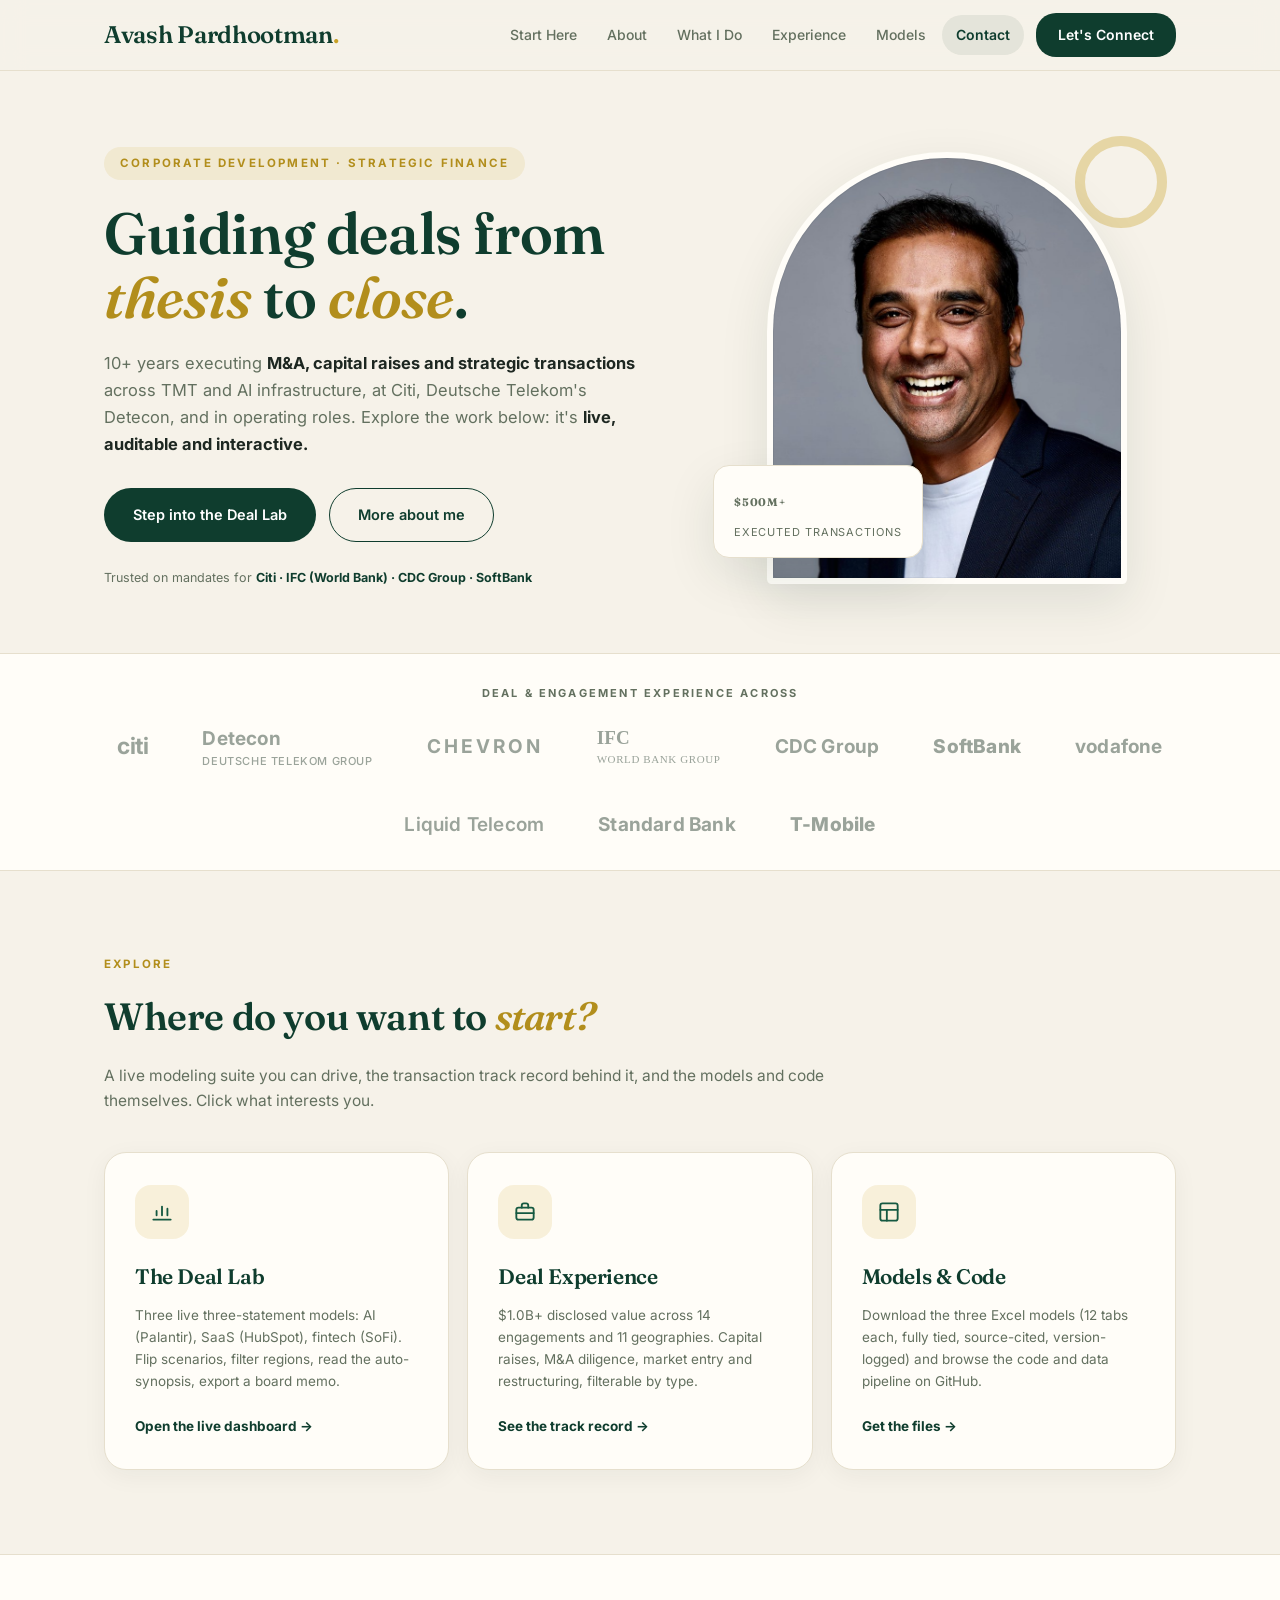
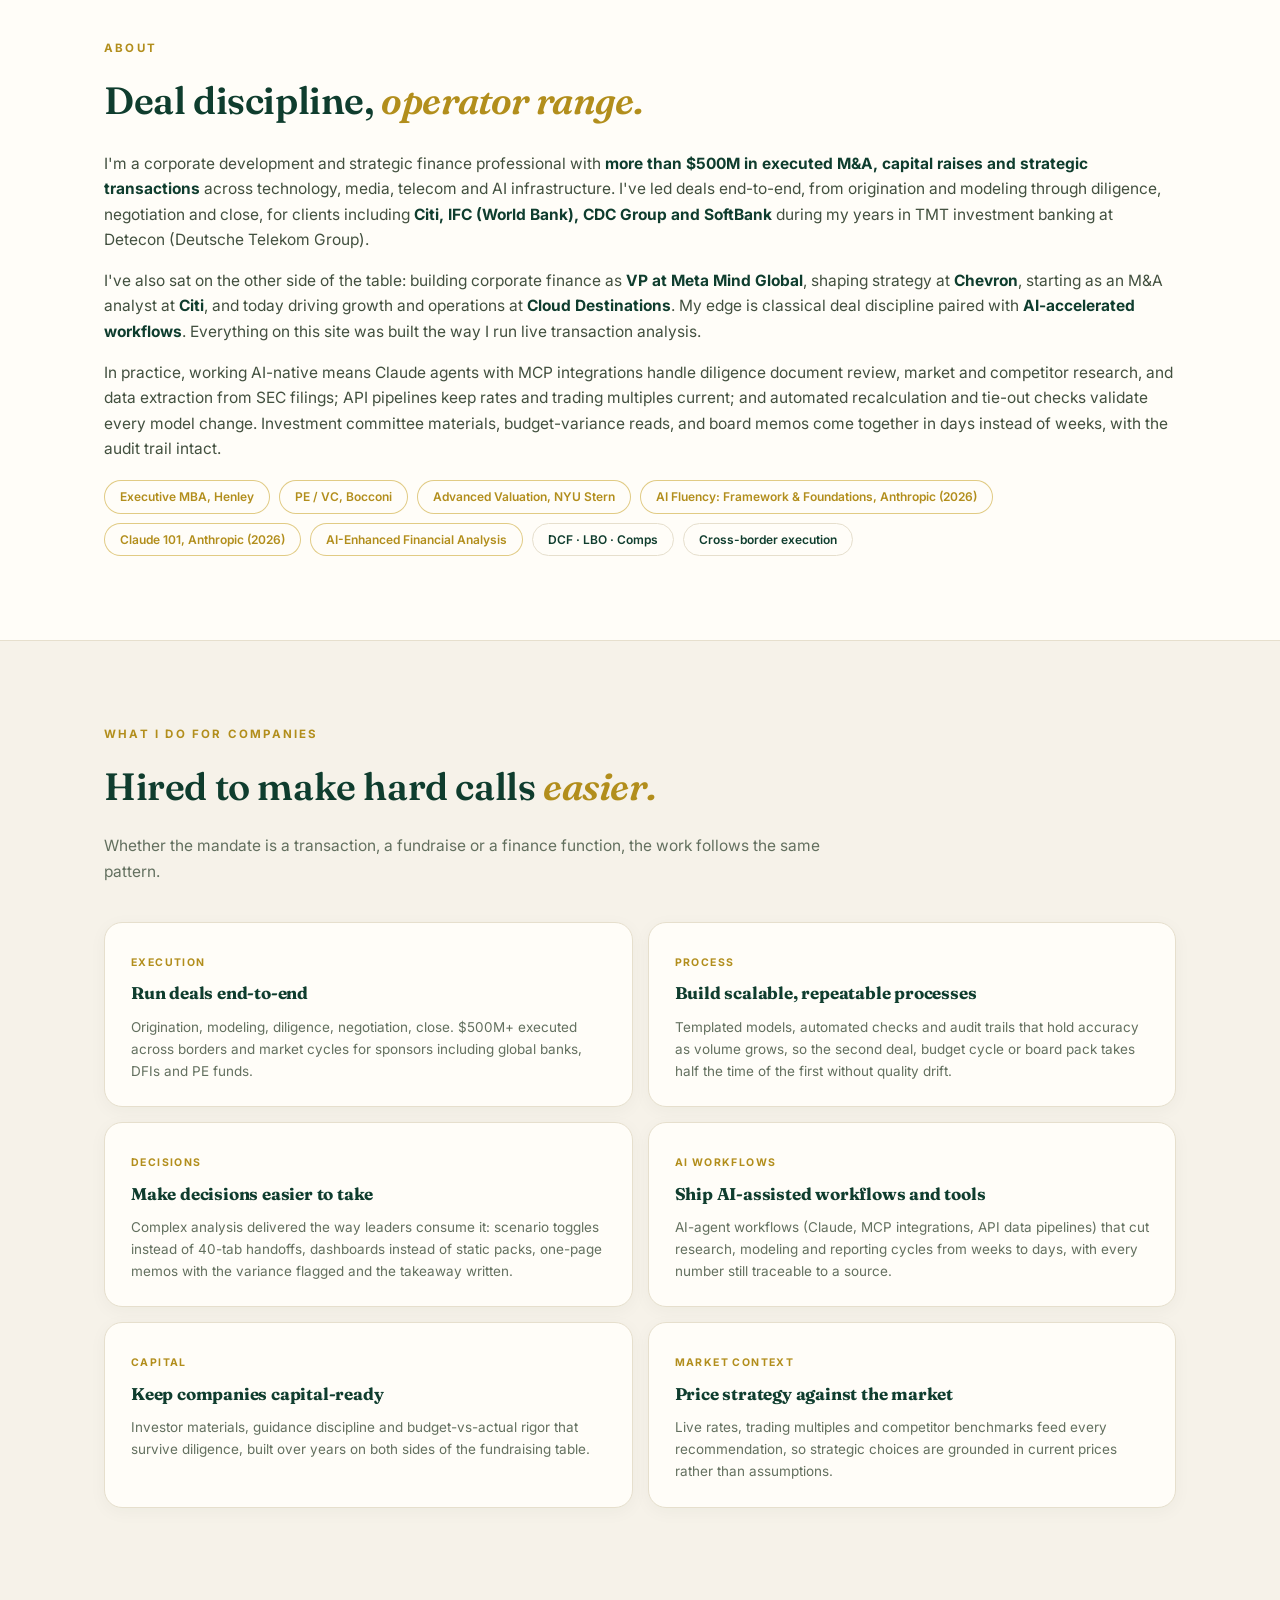
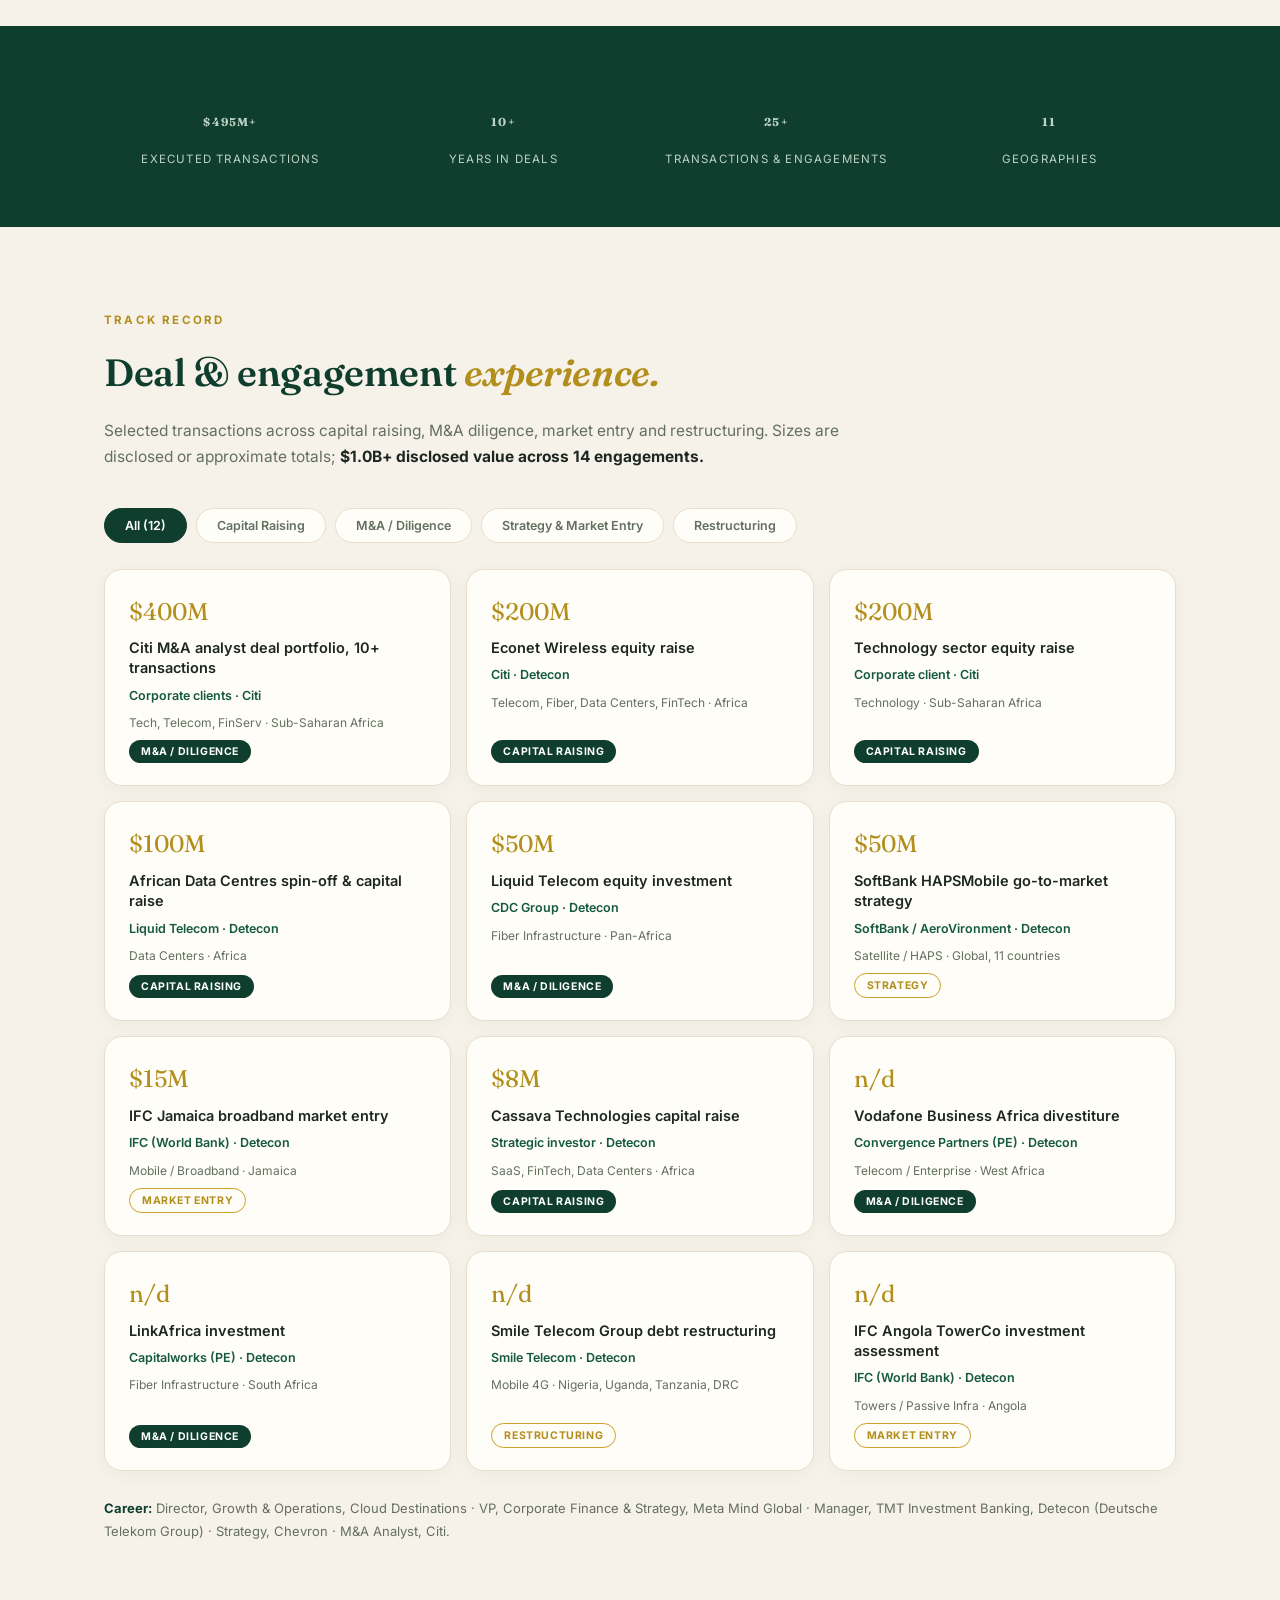
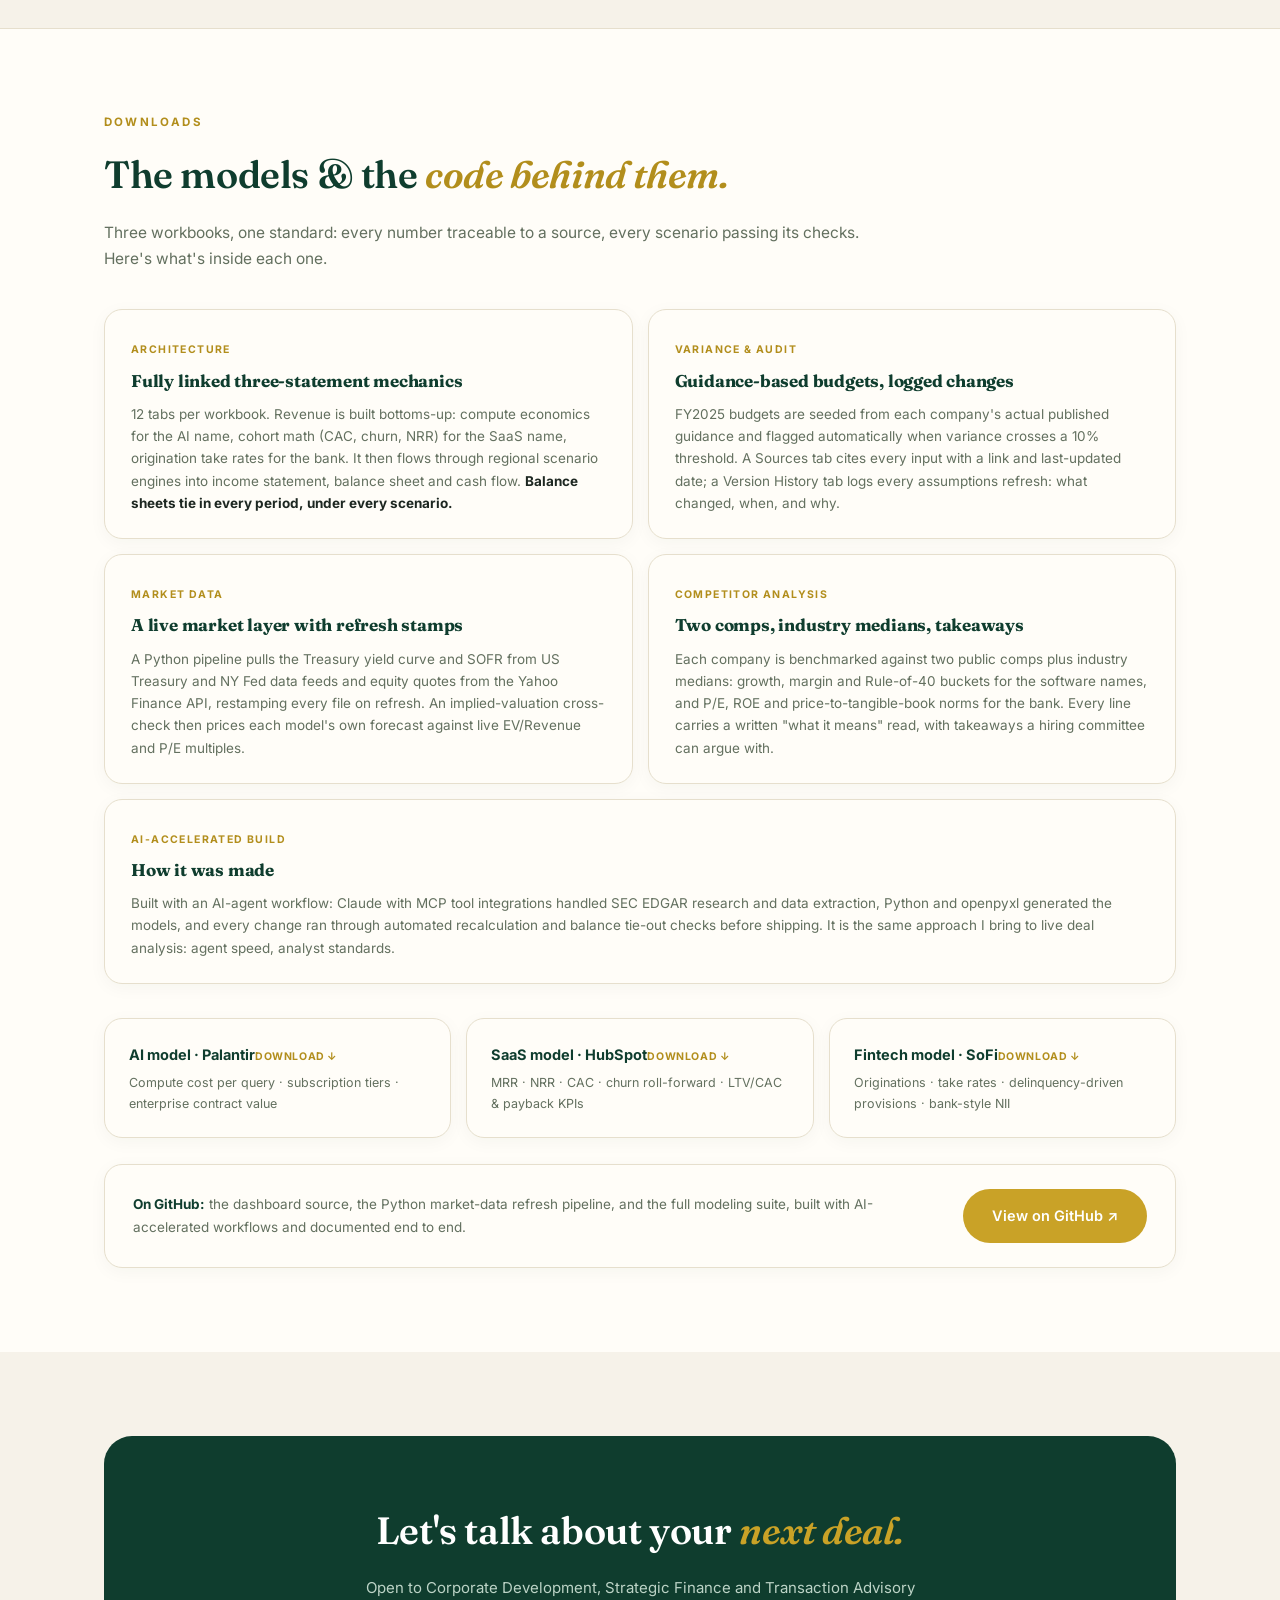
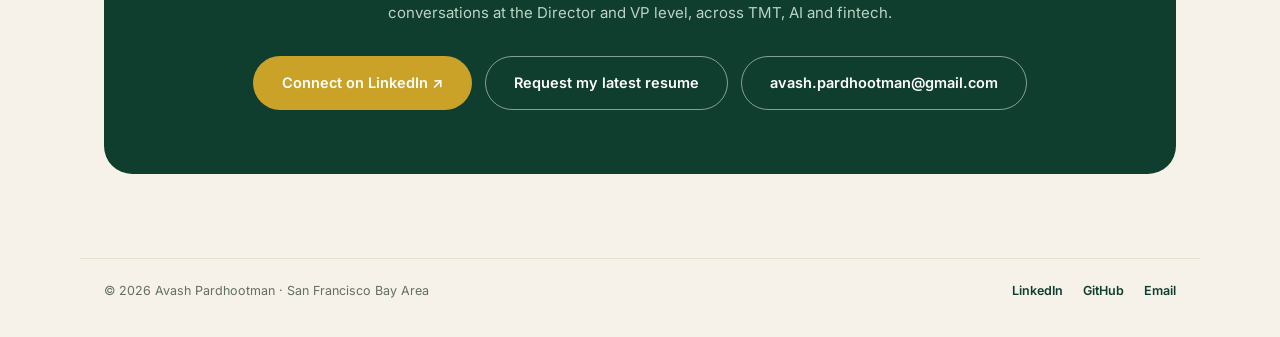
==== index.html @ 33fcec16 "Remove About section photo Updated grid layout for the about section to a single column." ====
<!DOCTYPE html>
<html lang="en">
<head>
<meta charset="utf-8">
<meta name="viewport" content="width=device-width, initial-scale=1">
<title>Avash Pardhootman | Corporate Development & Strategic Finance</title>
<meta name="description" content="Corporate development and strategic finance professional. $500M+ executed across TMT and AI infrastructure. Live financial modeling portfolio: AI, SaaS and fintech models with scenario dashboards.">
<link rel="preconnect" href="https://fonts.googleapis.com">
<link rel="preconnect" href="https://fonts.gstatic.com" crossorigin>
<link href="https://fonts.googleapis.com/css2?family=Fraunces:opsz,wght@9..144,500;9..144,600&family=Inter:wght@400;500;600;700&display=swap" rel="stylesheet">
<style>
:root{
  --cream:#f6f2e9; --paper:#fffdf8; --green:#0f3d2e; --green2:#155941; --gold:#c9a227; --gold2:#b28e1c;
  --ink:#1d2721; --mut:#63705f; --line:#e6dfcd; --shadow:0 18px 50px rgba(24,45,35,.10);
}
*{box-sizing:border-box;margin:0;padding:0}
html{scroll-behavior:smooth}
body{font-family:'Inter',-apple-system,sans-serif;background:var(--cream);color:var(--ink);line-height:1.65}
::selection{background:rgba(201,162,39,.3)}
.wrap{max-width:1120px;margin:0 auto;padding:0 24px}
h1,h2,h3,.serif{font-family:'Fraunces',Georgia,serif;font-weight:600;letter-spacing:-.4px;color:var(--green)}
/* nav */
nav{position:sticky;top:0;z-index:60;background:rgba(246,242,233,.9);backdrop-filter:blur(12px);border-bottom:1px solid var(--line)}
nav .wrap{display:flex;align-items:center;justify-content:space-between;height:70px}
.logo{font-family:'Fraunces';font-size:24px;color:var(--green);text-decoration:none;font-weight:600;letter-spacing:-.3px}
.logo span{color:var(--gold)}
.nl{display:flex;align-items:center;gap:2px}
.nl a{color:var(--mut);text-decoration:none;font-size:14px;font-weight:500;padding:8px 14px;border-radius:20px;transition:.18s}
.nl a:hover{color:var(--green);background:rgba(15,61,46,.06)}
.nl a.cta{background:var(--green);color:#fff;font-weight:600;margin-left:10px;padding:10px 22px}
.nl a.cta:hover{background:var(--green2)}
/* buttons */
.btn{display:inline-flex;align-items:center;gap:9px;padding:14px 28px;border-radius:32px;font-size:14.5px;font-weight:600;text-decoration:none;transition:.2s;border:1.5px solid transparent}
.btn.solid{background:var(--green);color:#fff}
.btn.solid:hover{background:var(--green2);transform:translateY(-2px);box-shadow:0 12px 30px rgba(15,61,46,.25)}
.btn.line{border-color:var(--green);color:var(--green)}
.btn.line:hover{background:rgba(15,61,46,.06);transform:translateY(-2px)}
.btn.gold{background:var(--gold);color:#fff}
.btn.gold:hover{background:var(--gold2);transform:translateY(-2px)}
/* hero */
.hero{padding:76px 0 64px}
.hgrid{display:grid;grid-template-columns:1.1fr .9fr;gap:56px;align-items:center}
.eyebrow{display:inline-block;font-size:11.5px;font-weight:700;letter-spacing:2.2px;text-transform:uppercase;color:var(--gold2);background:rgba(201,162,39,.12);border-radius:20px;padding:7px 16px;margin-bottom:22px}
.hero h1{font-size:clamp(38px,5.4vw,58px);line-height:1.1}
.hero h1 em{font-style:italic;color:var(--gold2)}
.hero .sub{color:var(--mut);font-size:16.5px;margin:20px 0 30px;max-width:540px}
.hero .sub b{color:var(--ink)}
.cta{display:flex;flex-wrap:wrap;gap:13px}
.trust{margin-top:26px;font-size:12.5px;color:var(--mut)}
.trust b{color:var(--green)}
/* photo arch */
.pwrap{position:relative;display:flex;justify-content:center}
.arch{position:relative;width:min(360px,78vw);aspect-ratio:5/6;border-radius:999px 999px 26px 26px;overflow:hidden;
 border:6px solid var(--paper);box-shadow:var(--shadow);background:#ddd}
.arch img{width:100%;height:100%;object-fit:cover;display:block}
.arch .mono{display:none;width:100%;height:100%;align-items:center;justify-content:center;font-family:'Fraunces';font-size:90px;color:var(--gold);background:var(--green)}
.arch::after{content:'';position:absolute;inset:0;border-radius:inherit;box-shadow:inset 0 0 0 1px rgba(24,45,35,.06)}
.badge{position:absolute;bottom:26px;left:-6px;background:var(--paper);border:1px solid var(--line);border-radius:16px;
 padding:14px 20px;box-shadow:var(--shadow)}
.badge b{display:block;font-family:'Fraunces';font-size:22px;color:var(--green)}
.badge span{font-size:11px;color:var(--mut);text-transform:uppercase;letter-spacing:.9px}
.ring{position:absolute;top:-16px;right:2%;width:92px;height:92px;border-radius:50%;border:10px solid rgba(201,162,39,.35)}
/* logo strip */
.logos{border-top:1px solid var(--line);border-bottom:1px solid var(--line);background:var(--paper);padding:30px 0}
.logos .lbl{text-align:center;font-size:11px;font-weight:700;letter-spacing:2.2px;text-transform:uppercase;color:var(--mut);margin-bottom:20px}
.lrow{display:flex;flex-wrap:wrap;justify-content:center;align-items:center;gap:38px 54px}
.lg{font-weight:700;color:#9aa39a;font-size:19px;letter-spacing:.2px;transition:.25s;cursor:default;white-space:nowrap}
.lg small{font-weight:500;font-size:11px;letter-spacing:.6px;display:block;margin-top:-3px;text-align:center}
.lg:hover{transform:translateY(-2px)}
.lg.citi:hover{color:#004685}.lg.det:hover{color:#e2007a}.lg.chv:hover{color:#0b2d71}.lg.ifc:hover{color:#002244}
.lg.cdc:hover{color:#35b6b4}.lg.sb:hover{color:#808080}.lg.vf:hover{color:#e60000}.lg.lq:hover{color:#00aeef}
.lg.sbk:hover{color:#0033a1}.lg.tmo:hover{color:#e20074}
.lrow img{height:30px;width:auto;max-width:150px;filter:grayscale(1) opacity(.62);transition:.25s;display:block}
.lrow img:hover{filter:none;transform:translateY(-2px)}
.lrow .fb{display:none}
/* sections */
section{padding:84px 0;scroll-margin-top:78px}
#about,#top{scroll-margin-top:78px}
.nl a.on{color:var(--green);background:rgba(15,61,46,.08);font-weight:600}
.burger{display:none;flex-direction:column;gap:5px;background:none;border:0;cursor:pointer;padding:8px}
.burger span{width:22px;height:2px;background:var(--green);transition:.2s}
#toTop{position:fixed;right:22px;bottom:22px;width:44px;height:44px;border-radius:50%;background:var(--green);color:#fff;
 border:0;font-size:18px;cursor:pointer;opacity:0;pointer-events:none;transition:.25s;z-index:70;box-shadow:0 8px 24px rgba(15,61,46,.3)}
#toTop.show{opacity:1;pointer-events:auto}
#toTop:hover{background:var(--green2);transform:translateY(-2px)}
.kick{font-size:11.5px;font-weight:700;letter-spacing:2.2px;text-transform:uppercase;color:var(--gold2);margin-bottom:12px}
section h2{font-size:clamp(28px,3.4vw,38px)}
.lead{color:var(--mut);margin:14px 0 38px;max-width:760px;font-size:15.5px}
.lead b{color:var(--ink)}
/* explore cards */
.ex{display:grid;grid-template-columns:repeat(3,1fr);gap:18px}
.exc{background:var(--paper);border:1px solid var(--line);border-radius:22px;padding:32px 30px;text-decoration:none;
 transition:.22s;display:flex;flex-direction:column;box-shadow:0 6px 24px rgba(24,45,35,.05)}
.exc:hover{transform:translateY(-6px);box-shadow:var(--shadow);border-color:rgba(201,162,39,.5)}
.exc .ico{width:54px;height:54px;border-radius:16px;background:rgba(201,162,39,.14);display:flex;align-items:center;justify-content:center;margin-bottom:20px}
.exc .ico svg{width:26px;height:26px;fill:none;stroke:var(--green2);stroke-width:1.7;stroke-linecap:round;stroke-linejoin:round}
.exc h3{font-size:21px;margin-bottom:10px}
.exc p{font-size:13.5px;color:var(--mut);margin-bottom:22px}
.exc .go{margin-top:auto;font-size:13.5px;font-weight:700;color:var(--green);display:flex;align-items:center;gap:8px;transition:.2s}
.exc:hover .go{gap:14px;color:var(--gold2)}
/* about */
.agrid{display:grid;grid-template-columns:1fr;gap:52px;align-items:center}
.aphoto{border-radius:24px;overflow:hidden;border:6px solid var(--paper);box-shadow:var(--shadow);aspect-ratio:1;max-width:400px}
.aphoto img{width:100%;height:100%;object-fit:cover;display:block}
.about p{color:#42503f;font-size:15.5px;margin-bottom:15px}
.about p b{color:var(--green)}
.chips{display:flex;flex-wrap:wrap;gap:9px;margin-top:18px}
.chip{font-size:12px;font-weight:600;color:var(--green);background:var(--paper);border:1px solid var(--line);border-radius:20px;padding:6px 15px}
.chip.g{border-color:rgba(201,162,39,.55);color:var(--gold2)}
/* stats band */
.band{background:var(--green);color:#fff;padding:56px 0}
.band .stats{display:grid;grid-template-columns:repeat(4,1fr);gap:20px;text-align:center}
.band b{display:block;font-family:'Fraunces';font-size:38px;color:var(--gold)}
.band span{font-size:11.5px;color:#bcd3c6;text-transform:uppercase;letter-spacing:1.2px}
/* deals */
.filters{display:flex;flex-wrap:wrap;gap:9px;margin-bottom:26px}
.f-pill{border:1px solid var(--line);background:var(--paper);color:var(--mut);border-radius:22px;padding:9px 20px;font-size:12.5px;font-weight:600;cursor:pointer;transition:.18s;font-family:'Inter'}
.f-pill:hover{color:var(--green);border-color:var(--green)}
.f-pill.on{background:var(--green);color:#fff;border-color:var(--green)}
.dgrid{display:grid;grid-template-columns:repeat(3,1fr);gap:15px}
.deal{background:var(--paper);border:1px solid var(--line);border-radius:18px;padding:22px 24px;transition:.22s;display:flex;flex-direction:column;gap:7px;box-shadow:0 4px 18px rgba(24,45,35,.04)}
.deal:hover{transform:translateY(-4px);box-shadow:var(--shadow);border-color:rgba(201,162,39,.5)}
.deal.hide{display:none}
.deal .sz{font-family:'Fraunces';font-size:24px;color:var(--gold2)}
.deal .nm{font-weight:600;font-size:14.5px;line-height:1.4;color:var(--ink)}
.deal .cl{font-size:12.5px;color:var(--green2);font-weight:600}
.deal .sec{font-size:12px;color:var(--mut)}
.deal .pill{align-self:flex-start;font-size:10.5px;font-weight:700;letter-spacing:.6px;text-transform:uppercase;color:#fff;background:var(--green);border-radius:14px;padding:3px 12px;margin-top:auto}
.deal .pill.b{background:none;border:1px solid var(--gold);color:var(--gold2)}
.exp{font-size:13px;color:var(--mut);margin-top:26px;line-height:1.8}
.exp b{color:var(--green)}
/* models */
.feat{display:grid;grid-template-columns:repeat(2,1fr);gap:15px;margin-bottom:34px}
.featc{background:var(--paper);border:1px solid var(--line);border-radius:18px;padding:24px 26px;box-shadow:0 4px 18px rgba(24,45,35,.04);transition:.2s}
.featc:hover{transform:translateY(-3px);box-shadow:var(--shadow);border-color:rgba(201,162,39,.45)}
.featc.wide{grid-column:1/-1}
.featc .tag{display:inline-block;font-size:10.5px;font-weight:700;letter-spacing:1.4px;text-transform:uppercase;color:var(--gold2);margin-bottom:8px}
.featc h4{font-family:'Fraunces',Georgia,serif;font-size:17px;color:var(--green);margin-bottom:8px;letter-spacing:-.2px}
.featc p{font-size:13.5px;color:var(--mut);line-height:1.65}
.featc p b{color:var(--ink)}
.dl{display:grid;grid-template-columns:repeat(3,1fr);gap:15px}
.dl a{background:var(--paper);border:1px solid var(--line);border-radius:18px;padding:22px 24px;text-decoration:none;transition:.2s;box-shadow:0 4px 18px rgba(24,45,35,.04)}
.dl a:hover{transform:translateY(-4px);box-shadow:var(--shadow);border-color:rgba(21,89,65,.4)}
.dl b{color:var(--green);font-size:14.5px}
.dl span{display:block;color:var(--mut);font-size:12.5px;margin-top:6px}
.dl .dtag{display:inline-block;font-size:10.5px;font-weight:700;letter-spacing:.6px;text-transform:uppercase;color:var(--gold2);margin:4px 0 0}
.ghrow{display:flex;flex-wrap:wrap;gap:16px;align-items:center;margin-top:26px;background:var(--paper);border:1px solid var(--line);border-radius:18px;padding:24px 28px;box-shadow:0 4px 18px rgba(24,45,35,.04)}
.ghrow p{flex:1;min-width:260px;font-size:13.5px;color:var(--mut)}
.ghrow p b{color:var(--green)}
/* contact */
.contact{background:var(--green);border-radius:28px;color:#fff;padding:64px 48px;text-align:center;margin:0 0 84px}
.contact h2{color:#fff;font-size:clamp(26px,3.2vw,38px)}
.contact h2 em{color:var(--gold);font-style:italic}
.contact p{color:#bcd3c6;margin:14px auto 30px;max-width:560px;font-size:15px}
.contact .cta{justify-content:center}
.contact .btn.line{border-color:rgba(255,255,255,.5);color:#fff}
.contact .btn.line:hover{background:rgba(255,255,255,.1)}
footer{padding:0 0 36px;color:var(--mut);font-size:12.5px}
footer .wrap{display:flex;flex-wrap:wrap;gap:12px;justify-content:space-between;border-top:1px solid var(--line);padding-top:22px}
footer a{color:var(--green);text-decoration:none;font-weight:600;margin-left:16px}
/* reveal */
.rv{opacity:0;transform:translateY(24px);transition:opacity .7s ease,transform .7s ease}
.rv.in{opacity:1;transform:none}
@media(prefers-reduced-motion:reduce){.rv{opacity:1;transform:none}}
@media(max-width:900px){
 .hgrid,.agrid{grid-template-columns:1fr}.pwrap{order:-1}
 .ex,.dgrid,.dl,.feat{grid-template-columns:1fr}.band .stats{grid-template-columns:repeat(2,1fr)}
 .burger{display:flex}
 .nl{display:none;position:absolute;top:70px;left:0;right:0;background:var(--paper);border-bottom:1px solid var(--line);
  flex-direction:column;align-items:stretch;padding:10px 20px 16px;gap:4px;box-shadow:0 16px 30px rgba(24,45,35,.12)}
 .nl a{padding:11px 14px;font-size:15px}
 .nl a.cta{margin:8px 0 0;text-align:center}
 body.menu-open .nl{display:flex}.aphoto{max-width:100%}}
@media(min-width:561px) and (max-width:900px){.dgrid,.dl{grid-template-columns:repeat(2,1fr)}}
</style>
</head>
<body>

<nav><div class="wrap">
  <a class="logo" href="#top">Avash Pardhootman<span>.</span></a>
  <button class="burger" id="burger" aria-label="Menu" onclick="document.body.classList.toggle('menu-open')"><span></span><span></span><span></span></button>
  <div class="nl" id="navlinks">
    <a href="#explore" data-s="explore">Start Here</a>
    <a href="#about" data-s="about">About</a>
    <a href="#value" data-s="value">What I Do</a>
    <a href="#experience" data-s="experience">Experience</a>
    <a href="#models" data-s="models">Models</a>
    <a href="#contact" data-s="contact">Contact</a>
    <a class="cta" href="https://www.linkedin.com/in/avashpardhootman/" target="_blank" rel="noopener">Let's Connect</a>
  </div>
</div></nav>

<header class="hero" id="top"><div class="wrap">
  <div class="hgrid">
    <div>
      <span class="eyebrow rv">Corporate Development · Strategic Finance</span>
      <h1 class="rv" style="transition-delay:.05s">Guiding deals from<br><em>thesis</em> to <em>close</em>.</h1>
      <p class="sub rv" style="transition-delay:.1s">10+ years executing <b>M&amp;A, capital raises and strategic
      transactions</b> across TMT and AI infrastructure, at Citi, Deutsche Telekom's Detecon, and in operating roles.
      Explore the work below: it's <b>live, auditable and interactive.</b></p>
      <div class="cta rv" style="transition-delay:.15s">
        <a class="btn solid" href="dashboard/Finance_AI_Dashboard.html" target="_blank" rel="noopener">Step into the Deal Lab</a>
        <a class="btn line" href="#about">More about me</a>
      </div>
      <p class="trust rv" style="transition-delay:.2s">Trusted on mandates for <b>Citi · IFC (World Bank) · CDC Group · SoftBank</b></p>
    </div>
    <div class="pwrap rv" style="transition-delay:.12s">
      <div class="ring"></div>
      <div class="arch">
        <img src="assets/avash.jpg" alt="Avash Pardhootman"
             onerror="this.style.display='none';this.nextElementSibling.style.display='flex'">
        <div class="mono">AP</div>
      </div>
      <div class="badge"><b><span class="cnt" data-n="500" data-pre="$" data-suf="M+">$0M+</span></b><span>Executed transactions</span></div>
    </div>
  </div>
</div></header>

<div class="logos"><div class="wrap">
  <div class="lbl">Deal &amp; engagement experience across</div>
  <div class="lrow">
    <span><img src="assets/logos/citi.svg" alt="" style="height:34px" onerror="if(!this.dataset.p){this.dataset.p=1;this.src='assets/logos/citi.png';}else{this.style.display='none';this.nextElementSibling.style.display='inline-block';}"><span class="fb"><span class="lg citi" style="font-size:23px;letter-spacing:-.5px">citi</span></span></span>
    <span class="lg det">Detecon<small>DEUTSCHE TELEKOM GROUP</small></span>
    <span><img src="assets/logos/chevron.svg" alt="" style="height:38px" onerror="if(!this.dataset.p){this.dataset.p=1;this.src='assets/logos/chevron.png';}else{this.style.display='none';this.nextElementSibling.style.display='inline-block';}"><span class="fb"><span class="lg chv" style="letter-spacing:3px">CHEVRON</span></span></span>
    <span><img src="assets/logos/ifc.svg" alt="" style="height:34px" onerror="if(!this.dataset.p){this.dataset.p=1;this.src='assets/logos/ifc.png';}else{this.style.display='none';this.nextElementSibling.style.display='inline-block';}"><span class="fb"><span class="lg ifc" style="font-family:Georgia,serif">IFC<small>WORLD BANK GROUP</small></span></span></span>
    <span><img src="assets/logos/cdc.svg" alt="" onerror="if(!this.dataset.p){this.dataset.p=1;this.src='assets/logos/cdc.png';}else{this.style.display='none';this.nextElementSibling.style.display='inline-block';}"><span class="fb"><span class="lg cdc">CDC Group</span></span></span>
    <span><img src="assets/logos/softbank.svg" alt="" style="height:26px" onerror="if(!this.dataset.p){this.dataset.p=1;this.src='assets/logos/softbank.png';}else{this.style.display='none';this.nextElementSibling.style.display='inline-block';}"><span class="fb"><span class="lg sb" style="font-weight:800">SoftBank</span></span></span>
    <span><img src="assets/logos/vodafone.svg" alt="" style="height:34px" onerror="if(!this.dataset.p){this.dataset.p=1;this.src='assets/logos/vodafone.png';}else{this.style.display='none';this.nextElementSibling.style.display='inline-block';}"><span class="fb"><span class="lg vf">vodafone</span></span></span>
    <span><img src="assets/logos/liquid.svg" alt="" onerror="if(!this.dataset.p){this.dataset.p=1;this.src='assets/logos/liquid.png';}else{this.style.display='none';this.nextElementSibling.style.display='inline-block';}"><span class="fb"><span class="lg lq" style="font-weight:600">Liquid Telecom</span></span></span>
    <span><img src="assets/logos/standardbank.svg" alt="" style="height:30px" onerror="if(!this.dataset.p){this.dataset.p=1;this.src='assets/logos/standardbank.png';}else{this.style.display='none';this.nextElementSibling.style.display='inline-block';}"><span class="fb"><span class="lg sbk">Standard Bank</span></span></span>
    <span><img src="assets/logos/tmobile.svg" alt="" style="height:28px" onerror="if(!this.dataset.p){this.dataset.p=1;this.src='assets/logos/tmobile.png';}else{this.style.display='none';this.nextElementSibling.style.display='inline-block';}"><span class="fb"><span class="lg tmo" style="font-weight:800">T-Mobile</span></span></span>
  </div>
</div></div>

<section id="explore"><div class="wrap">
  <div class="kick rv">Explore</div>
  <h2 class="rv">Where do you want to <em style="color:var(--gold2)">start?</em></h2>
  <p class="lead rv">A live modeling suite you can drive, the transaction track record behind it, and the models and code themselves. Click what interests you.</p>
  <div class="ex">
    <a class="exc rv" href="dashboard/Finance_AI_Dashboard.html" target="_blank" rel="noopener">
      <div class="ico"><svg viewBox="0 0 24 24"><path d="M4 19h16M7 15v-4m5 4V7m5 8v-6"/></svg></div><h3>The Deal Lab</h3>
      <p>Three live three-statement models: AI (Palantir), SaaS (HubSpot), fintech (SoFi). Flip scenarios, filter regions, read the auto-synopsis, export a board memo.</p>
      <span class="go">Open the live dashboard&nbsp;→</span></a>
    <a class="exc rv" style="transition-delay:.08s" href="#experience">
      <div class="ico"><svg viewBox="0 0 24 24"><rect x="4" y="8" width="16" height="11" rx="2"/><path d="M9 8V6a2 2 0 0 1 2-2h2a2 2 0 0 1 2 2v2M4 13h16"/></svg></div><h3>Deal Experience</h3>
      <p>$1.0B+ disclosed value across 14 engagements and 11 geographies. Capital raises, M&amp;A diligence, market entry and restructuring, filterable by type.</p>
      <span class="go">See the track record&nbsp;→</span></a>
    <a class="exc rv" style="transition-delay:.16s" href="#models">
      <div class="ico"><svg viewBox="0 0 24 24"><rect x="4" y="4" width="16" height="16" rx="2"/><path d="M4 10h16M10 10v10"/></svg></div><h3>Models &amp; Code</h3>
      <p>Download the three Excel models (12 tabs each, fully tied, source-cited, version-logged) and browse the code and data pipeline on GitHub.</p>
      <span class="go">Get the files&nbsp;→</span></a>
  </div>
</div></section>

<section id="about" style="background:var(--paper);border-top:1px solid var(--line);border-bottom:1px solid var(--line)"><div class="wrap">
  <div class="agrid">
    <div class="about rv" style="transition-delay:.08s">
      <div class="kick">About</div>
      <h2 style="margin-bottom:18px">Deal discipline, <em style="color:var(--gold2)">operator range.</em></h2>
      <p>I'm a corporate development and strategic finance professional with <b>more than $500M in executed M&amp;A,
      capital raises and strategic transactions</b> across technology, media, telecom and AI infrastructure. I've led
      deals end-to-end, from origination and modeling through diligence, negotiation and close, for clients including <b>Citi, IFC
      (World Bank), CDC Group and SoftBank</b> during my years in TMT investment banking at Detecon (Deutsche Telekom Group).</p>
      <p>I've also sat on the other side of the table: building corporate finance as <b>VP at Meta Mind Global</b>,
      shaping strategy at <b>Chevron</b>, starting as an M&amp;A analyst at <b>Citi</b>, and today driving growth and
      operations at <b>Cloud Destinations</b>. My edge is classical deal discipline paired with <b>AI-accelerated
      workflows</b>. Everything on this site was built the way I run live transaction analysis.</p>
      <p>In practice, working AI-native means Claude agents with MCP integrations handle diligence document review,
      market and competitor research, and data extraction from SEC filings; API pipelines keep rates and trading
      multiples current; and automated recalculation and tie-out checks validate every model change. Investment
      committee materials, budget-variance reads, and board memos come together in days instead of weeks, with the
      audit trail intact.</p>
      <div class="chips">
        <span class="chip g">Executive MBA, Henley</span>
        <span class="chip g">PE / VC, Bocconi</span>
        <span class="chip g">Advanced Valuation, NYU Stern</span>
        <span class="chip g">AI Fluency: Framework &amp; Foundations, Anthropic (2026)</span>
        <span class="chip g">Claude 101, Anthropic (2026)</span>
        <span class="chip g">AI-Enhanced Financial Analysis</span>
        <span class="chip">DCF · LBO · Comps</span>
        <span class="chip">Cross-border execution</span>
      </div>
    </div>
  </div>
</div></section>

<section id="value"><div class="wrap">
  <div class="kick rv">What I do for companies</div>
  <h2 class="rv">Hired to make hard calls <em style="color:var(--gold2)">easier.</em></h2>
  <p class="lead rv">Whether the mandate is a transaction, a fundraise or a finance function, the work follows the same pattern.</p>
  <div class="feat">
    <div class="featc rv"><span class="tag">Execution</span><h4>Run deals end-to-end</h4>
      <p>Origination, modeling, diligence, negotiation, close. $500M+ executed across borders and market cycles for
      sponsors including global banks, DFIs and PE funds.</p></div>
    <div class="featc rv" style="transition-delay:.06s"><span class="tag">Process</span><h4>Build scalable, repeatable processes</h4>
      <p>Templated models, automated checks and audit trails that hold accuracy as volume grows, so the second deal,
      budget cycle or board pack takes half the time of the first without quality drift.</p></div>
    <div class="featc rv" style="transition-delay:.12s"><span class="tag">Decisions</span><h4>Make decisions easier to take</h4>
      <p>Complex analysis delivered the way leaders consume it: scenario toggles instead of 40-tab handoffs, dashboards
      instead of static packs, one-page memos with the variance flagged and the takeaway written.</p></div>
    <div class="featc rv" style="transition-delay:.18s"><span class="tag">AI workflows</span><h4>Ship AI-assisted workflows and tools</h4>
      <p>AI-agent workflows (Claude, MCP integrations, API data pipelines) that cut research, modeling and reporting
      cycles from weeks to days, with every number still traceable to a source.</p></div>
    <div class="featc rv" style="transition-delay:.22s"><span class="tag">Capital</span><h4>Keep companies capital-ready</h4>
      <p>Investor materials, guidance discipline and budget-vs-actual rigor that survive diligence, built over years on
      both sides of the fundraising table.</p></div>
    <div class="featc rv" style="transition-delay:.26s"><span class="tag">Market context</span><h4>Price strategy against the market</h4>
      <p>Live rates, trading multiples and competitor benchmarks feed every recommendation, so strategic choices are
      grounded in current prices rather than assumptions.</p></div>
  </div>
</div></section>

<div class="band"><div class="wrap">
  <div class="stats">
    <div class="rv"><b><span class="cnt" data-n="500" data-pre="$" data-suf="M+">$0M+</span></b><span>Executed transactions</span></div>
    <div class="rv" style="transition-delay:.06s"><b><span class="cnt" data-n="10" data-suf="+">0</span></b><span>Years in deals</span></div>
    <div class="rv" style="transition-delay:.12s"><b><span class="cnt" data-n="25" data-suf="+">0</span></b><span>Transactions &amp; engagements</span></div>
    <div class="rv" style="transition-delay:.18s"><b><span class="cnt" data-n="11">0</span></b><span>Geographies</span></div>
  </div>
</div></div>

<section id="experience"><div class="wrap">
  <div class="kick rv">Track Record</div>
  <h2 class="rv">Deal &amp; engagement <em style="color:var(--gold2)">experience.</em></h2>
  <p class="lead rv">Selected transactions across capital raising, M&amp;A diligence, market entry and restructuring.
  Sizes are disclosed or approximate totals; <b>$1.0B+ disclosed value across 14 engagements.</b></p>
  <div class="filters rv">
    <button class="f-pill on" data-f="all">All (12)</button>
    <button class="f-pill" data-f="cap">Capital Raising</button>
    <button class="f-pill" data-f="ma">M&amp;A / Diligence</button>
    <button class="f-pill" data-f="strat">Strategy &amp; Market Entry</button>
    <button class="f-pill" data-f="rest">Restructuring</button>
  </div>
  <div class="dgrid">
    <div class="deal rv" data-t="ma"><span class="sz">$400M</span><span class="nm">Citi M&amp;A analyst deal portfolio, 10+ transactions</span><span class="cl">Corporate clients · Citi</span><span class="sec">Tech, Telecom, FinServ · Sub-Saharan Africa</span><span class="pill">M&amp;A / Diligence</span></div>
    <div class="deal rv" data-t="cap"><span class="sz">$200M</span><span class="nm">Econet Wireless equity raise</span><span class="cl">Citi · Detecon</span><span class="sec">Telecom, Fiber, Data Centers, FinTech · Africa</span><span class="pill">Capital Raising</span></div>
    <div class="deal rv" data-t="cap"><span class="sz">$200M</span><span class="nm">Technology sector equity raise</span><span class="cl">Corporate client · Citi</span><span class="sec">Technology · Sub-Saharan Africa</span><span class="pill">Capital Raising</span></div>
    <div class="deal rv" data-t="cap"><span class="sz">$100M</span><span class="nm">African Data Centres spin-off &amp; capital raise</span><span class="cl">Liquid Telecom · Detecon</span><span class="sec">Data Centers · Africa</span><span class="pill">Capital Raising</span></div>
    <div class="deal rv" data-t="ma"><span class="sz">$50M</span><span class="nm">Liquid Telecom equity investment</span><span class="cl">CDC Group · Detecon</span><span class="sec">Fiber Infrastructure · Pan-Africa</span><span class="pill">M&amp;A / Diligence</span></div>
    <div class="deal rv" data-t="strat"><span class="sz">$50M</span><span class="nm">SoftBank HAPSMobile go-to-market strategy</span><span class="cl">SoftBank / AeroVironment · Detecon</span><span class="sec">Satellite / HAPS · Global, 11 countries</span><span class="pill b">Strategy</span></div>
    <div class="deal rv" data-t="strat"><span class="sz">$15M</span><span class="nm">IFC Jamaica broadband market entry</span><span class="cl">IFC (World Bank) · Detecon</span><span class="sec">Mobile / Broadband · Jamaica</span><span class="pill b">Market Entry</span></div>
    <div class="deal rv" data-t="cap"><span class="sz">$8M</span><span class="nm">Cassava Technologies capital raise</span><span class="cl">Strategic investor · Detecon</span><span class="sec">SaaS, FinTech, Data Centers · Africa</span><span class="pill">Capital Raising</span></div>
    <div class="deal rv" data-t="ma"><span class="sz">n/d</span><span class="nm">Vodafone Business Africa divestiture</span><span class="cl">Convergence Partners (PE) · Detecon</span><span class="sec">Telecom / Enterprise · West Africa</span><span class="pill">M&amp;A / Diligence</span></div>
    <div class="deal rv" data-t="ma"><span class="sz">n/d</span><span class="nm">LinkAfrica investment</span><span class="cl">Capitalworks (PE) · Detecon</span><span class="sec">Fiber Infrastructure · South Africa</span><span class="pill">M&amp;A / Diligence</span></div>
    <div class="deal rv" data-t="rest"><span class="sz">n/d</span><span class="nm">Smile Telecom Group debt restructuring</span><span class="cl">Smile Telecom · Detecon</span><span class="sec">Mobile 4G · Nigeria, Uganda, Tanzania, DRC</span><span class="pill b">Restructuring</span></div>
    <div class="deal rv" data-t="strat"><span class="sz">n/d</span><span class="nm">IFC Angola TowerCo investment assessment</span><span class="cl">IFC (World Bank) · Detecon</span><span class="sec">Towers / Passive Infra · Angola</span><span class="pill b">Market Entry</span></div>
  </div>
  <p class="exp rv"><b>Career:</b> Director, Growth &amp; Operations, Cloud Destinations · VP, Corporate Finance &amp; Strategy, Meta Mind Global ·
  Manager, TMT Investment Banking, Detecon (Deutsche Telekom Group) · Strategy, Chevron · M&amp;A Analyst, Citi.</p>
</div></section>

<section id="models" style="background:var(--paper);border-top:1px solid var(--line)"><div class="wrap">
  <div class="kick rv">Downloads</div>
  <h2 class="rv">The models &amp; the <em style="color:var(--gold2)">code behind them.</em></h2>
  <p class="lead rv">Three workbooks, one standard: every number traceable to a source, every scenario passing its
  checks. Here's what's inside each one.</p>
  <div class="feat">
    <div class="featc rv"><span class="tag">Architecture</span><h4>Fully linked three-statement mechanics</h4>
      <p>12 tabs per workbook. Revenue is built bottoms-up: compute economics for the AI name, cohort math (CAC, churn,
      NRR) for the SaaS name, origination take rates for the bank. It then flows through regional scenario engines into
      income statement, balance sheet and cash flow. <b>Balance sheets tie in every period, under every scenario.</b></p></div>
    <div class="featc rv" style="transition-delay:.06s"><span class="tag">Variance &amp; audit</span><h4>Guidance-based budgets, logged changes</h4>
      <p>FY2025 budgets are seeded from each company's actual published guidance and flagged automatically when variance
      crosses a 10% threshold. A Sources tab cites every input with a link and last-updated date; a Version History tab
      logs every assumptions refresh: what changed, when, and why.</p></div>
    <div class="featc rv" style="transition-delay:.12s"><span class="tag">Market data</span><h4>A live market layer with refresh stamps</h4>
      <p>A Python pipeline pulls the Treasury yield curve and SOFR from US Treasury and NY Fed data feeds and equity
      quotes from the Yahoo Finance API, restamping every file on refresh. An implied-valuation cross-check then prices
      each model's own forecast against live EV/Revenue and P/E multiples.</p></div>
    <div class="featc rv" style="transition-delay:.18s"><span class="tag">Competitor analysis</span><h4>Two comps, industry medians, takeaways</h4>
      <p>Each company is benchmarked against two public comps plus industry medians: growth, margin and Rule-of-40
      buckets for the software names, and P/E, ROE and price-to-tangible-book norms for the bank. Every line carries a
      written "what it means" read, with takeaways a hiring committee can argue with.</p></div>
    <div class="featc wide rv" style="transition-delay:.22s"><span class="tag">AI-accelerated build</span><h4>How it was made</h4>
      <p>Built with an AI-agent workflow: Claude with MCP tool integrations handled SEC EDGAR research and data
      extraction, Python and openpyxl generated the models, and every change ran through automated recalculation and
      balance tie-out checks before shipping. It is the same approach I bring to live deal analysis: agent speed, analyst
      standards.</p></div>
  </div>
  <div class="dl">
    <a class="rv" href="models/Three_Statement_Model_AI_Palantir.xlsx" download><b>AI model · Palantir</b><span class='dtag'>Download ↓</span><span>Compute cost per query · subscription tiers · enterprise contract value</span></a>
    <a class="rv" style="transition-delay:.07s" href="models/Three_Statement_Model_SaaS_HubSpot.xlsx" download><b>SaaS model · HubSpot</b><span class='dtag'>Download ↓</span><span>MRR · NRR · CAC · churn roll-forward · LTV/CAC &amp; payback KPIs</span></a>
    <a class="rv" style="transition-delay:.14s" href="models/Three_Statement_Model_Fintech_SoFi.xlsx" download><b>Fintech model · SoFi</b><span class='dtag'>Download ↓</span><span>Originations · take rates · delinquency-driven provisions · bank-style NII</span></a>
  </div>
  <div class="ghrow rv">
    <p><b>On GitHub:</b> the dashboard source, the Python market-data refresh pipeline, and the full modeling suite,
    built with AI-accelerated workflows and documented end to end.</p>
    <a class="btn gold" href="https://github.com/avashsantosh" target="_blank" rel="noopener">View on GitHub ↗</a>
  </div>
</div></section>

<section id="contact" style="padding-bottom:0"><div class="wrap">
  <div class="contact rv">
    <h2>Let's talk about your <em>next deal.</em></h2>
    <p>Open to Corporate Development, Strategic Finance and Transaction Advisory conversations at the Director and VP level, across TMT, AI and fintech.</p>
    <div class="cta">
      <a class="btn gold" href="https://www.linkedin.com/in/avashpardhootman/" target="_blank" rel="noopener">Connect on LinkedIn ↗</a>
      <a class="btn line" href="mailto:avash.pardhootman@gmail.com?subject=Resume%20request%20%E2%80%94%20via%20your%20portfolio%20site&body=Hi%20Avash%2C%0A%0AI%20found%20your%20portfolio%20site%20and%20would%20like%20a%20copy%20of%20your%20latest%20resume.%0A%0AThanks%2C%0A">Request my latest resume</a>
      <a class="btn line" href="mailto:avash.pardhootman@gmail.com">avash.pardhootman@gmail.com</a>
    </div>
  </div>
</div></section>

<footer><div class="wrap">
  <span>© 2026 Avash Pardhootman · San Francisco Bay Area</span>
  <span>
    <a href="https://www.linkedin.com/in/avashpardhootman/" target="_blank" rel="noopener">LinkedIn</a>
    <a href="https://github.com/avashsantosh" target="_blank" rel="noopener">GitHub</a>
    <a href="mailto:avash.pardhootman@gmail.com">Email</a>
  </span>
</div></footer>

<script>
// reveal on scroll
const io = new IntersectionObserver(es => es.forEach(e => {
  if (e.isIntersecting){ e.target.classList.add('in'); io.unobserve(e.target); }
}), {threshold:.12});
document.querySelectorAll('.rv').forEach(el => io.observe(el));

// animated counters
const cio = new IntersectionObserver(es => es.forEach(e => {
  if (!e.isIntersecting) return;
  const el = e.target, n = +el.dataset.n, pre = el.dataset.pre||'', suf = el.dataset.suf||'';
  const t0 = performance.now(), dur = 1400;
  (function tick(t){
    const p = Math.min((t - t0)/dur, 1), ease = 1 - Math.pow(1-p, 3);
    el.textContent = pre + Math.round(n*ease) + suf;
    if (p < 1) requestAnimationFrame(tick);
  })(t0);
  cio.unobserve(el);
}), {threshold:.6});
document.querySelectorAll('.cnt').forEach(el => cio.observe(el));

// scrollspy: highlight the section in view
const spy = new IntersectionObserver(es => es.forEach(e => {
  if (e.isIntersecting){
    document.querySelectorAll('.nl a[data-s]').forEach(a =>
      a.classList.toggle('on', a.dataset.s === e.target.id));
  }
}), {rootMargin:'-35% 0px -55% 0px'});
['explore','about','value','experience','models','contact'].forEach(id => {
  const el = document.getElementById(id); if (el) spy.observe(el);
});

// close the mobile menu after choosing a destination
document.querySelectorAll('.nl a').forEach(a =>
  a.addEventListener('click', () => document.body.classList.remove('menu-open')));

// back-to-top visibility
const toTop = document.getElementById('toTop');
addEventListener('scroll', () => toTop.classList.toggle('show', scrollY > 600), {passive:true});

// deal filters
document.querySelectorAll('.f-pill').forEach(b => b.onclick = () => {
  document.querySelectorAll('.f-pill').forEach(x => x.classList.remove('on'));
  b.classList.add('on');
  const f = b.dataset.f;
  document.querySelectorAll('.deal').forEach(d => {
    d.classList.toggle('hide', f !== 'all' && d.dataset.t !== f);
  });
});
</script>
<button id="toTop" aria-label="Back to top" onclick="scrollTo({top:0,behavior:'smooth'})">↑</button>
</body>
</html>
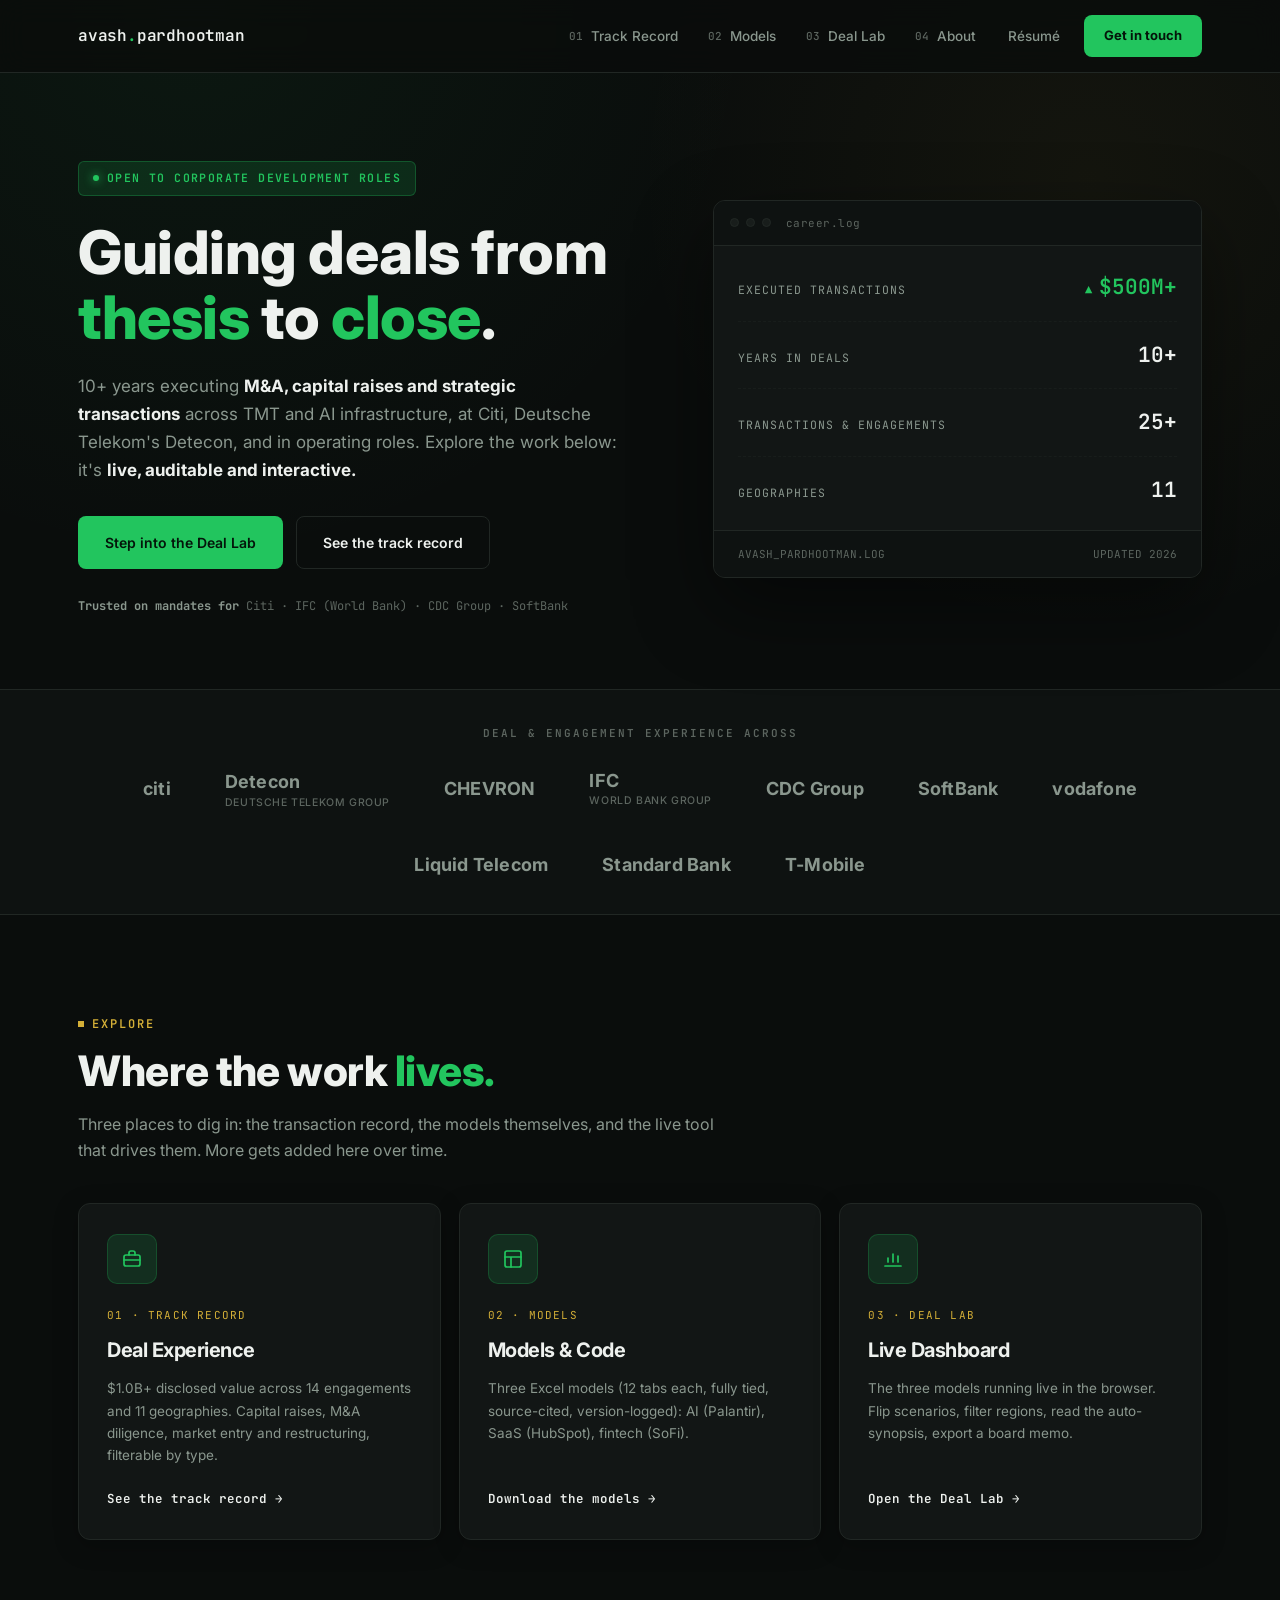
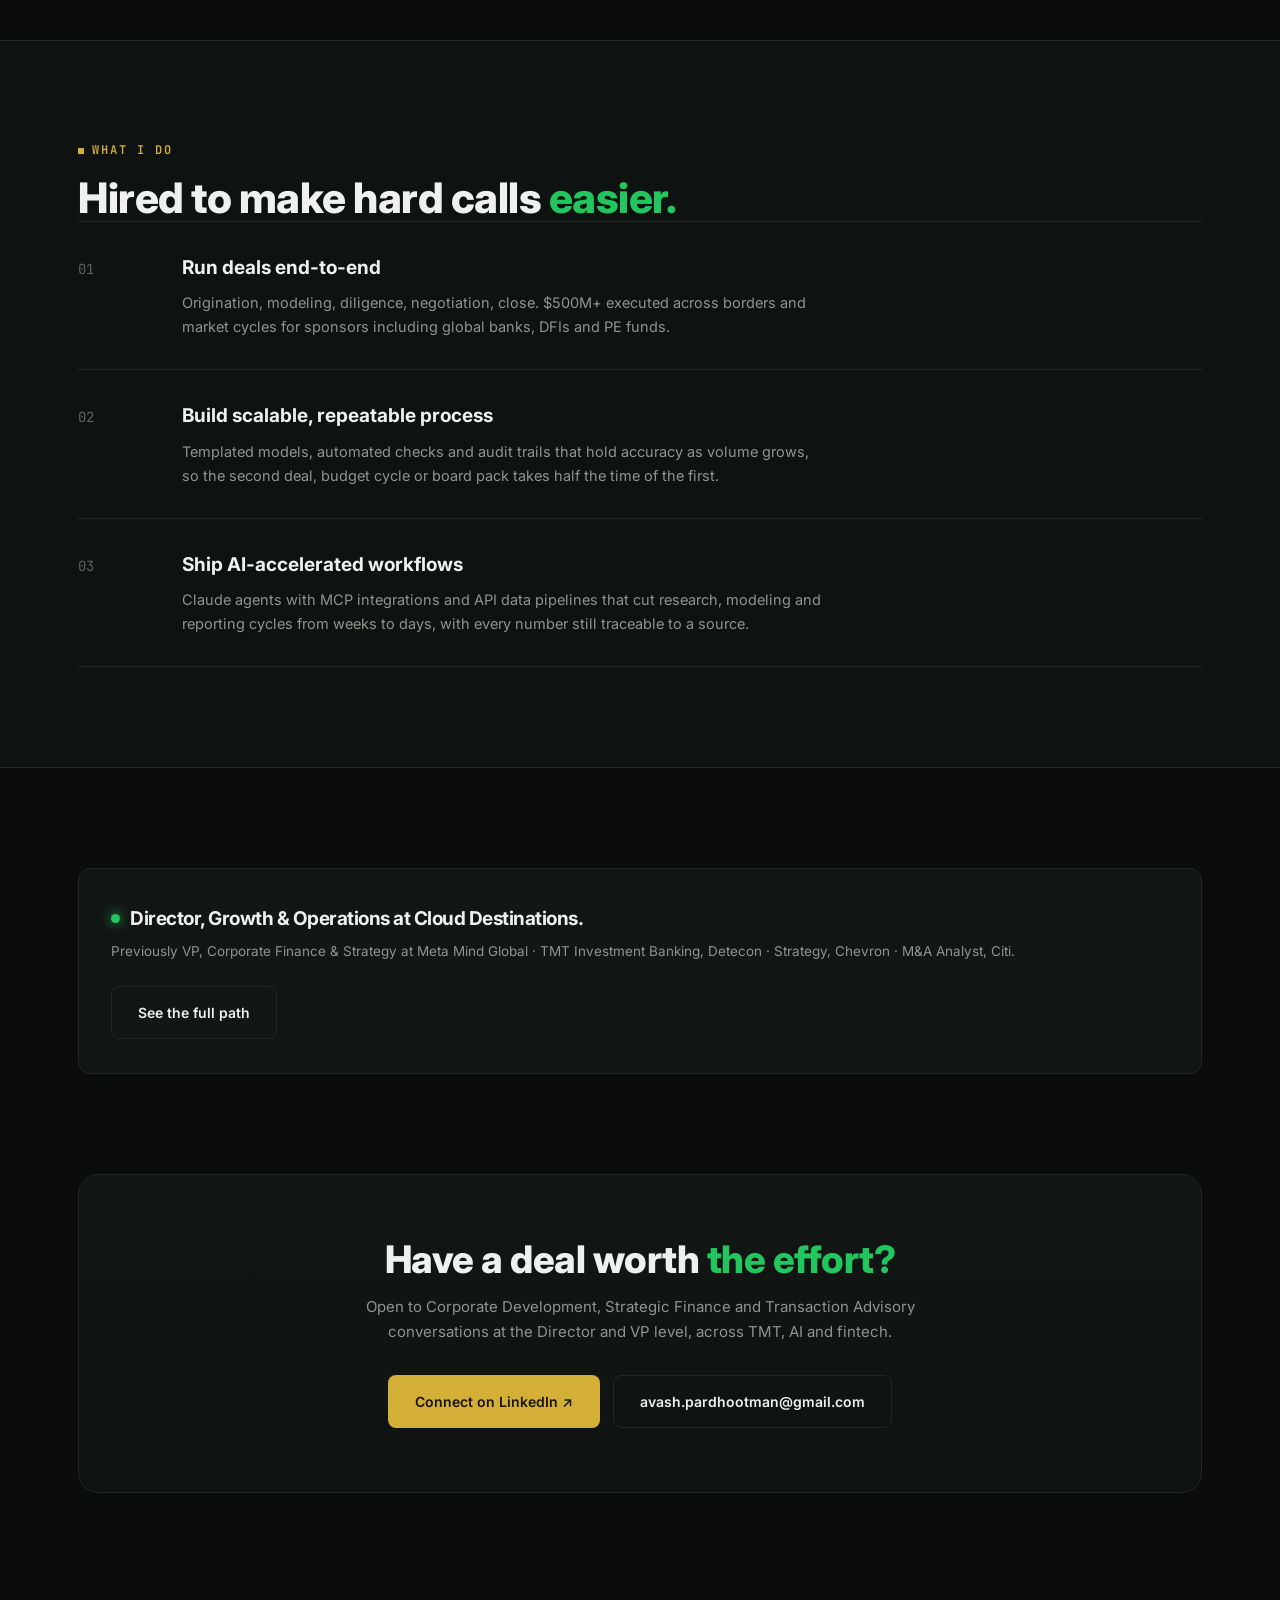
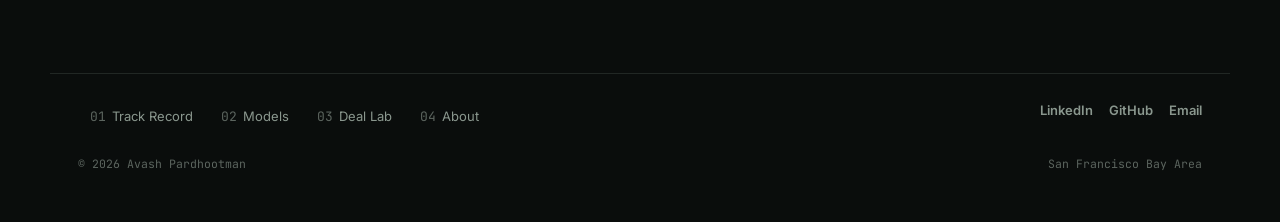
==== commit 8c27fe2f: "Update print statement from 'Hello' to 'Goodbye'Redesign home page: dark terminal theme, multi-page " ====
--- a/index.html
+++ b/index.html
@@ -3,215 +3,51 @@
 <head>
 <meta charset="utf-8">
 <meta name="viewport" content="width=device-width, initial-scale=1">
-<title>Avash Pardhootman | Corporate Development & Strategic Finance</title>
+<title>Avash Pardhootman | Corporate Development &amp; Strategic Finance</title>
 <meta name="description" content="Corporate development and strategic finance professional. $500M+ executed across TMT and AI infrastructure. Live financial modeling portfolio: AI, SaaS and fintech models with scenario dashboards.">
 <link rel="preconnect" href="https://fonts.googleapis.com">
 <link rel="preconnect" href="https://fonts.gstatic.com" crossorigin>
-<link href="https://fonts.googleapis.com/css2?family=Fraunces:opsz,wght@9..144,500;9..144,600&family=Inter:wght@400;500;600;700&display=swap" rel="stylesheet">
-<style>
-:root{
-  --cream:#f6f2e9; --paper:#fffdf8; --green:#0f3d2e; --green2:#155941; --gold:#c9a227; --gold2:#b28e1c;
-  --ink:#1d2721; --mut:#63705f; --line:#e6dfcd; --shadow:0 18px 50px rgba(24,45,35,.10);
-}
-*{box-sizing:border-box;margin:0;padding:0}
-html{scroll-behavior:smooth}
-body{font-family:'Inter',-apple-system,sans-serif;background:var(--cream);color:var(--ink);line-height:1.65}
-::selection{background:rgba(201,162,39,.3)}
-.wrap{max-width:1120px;margin:0 auto;padding:0 24px}
-h1,h2,h3,.serif{font-family:'Fraunces',Georgia,serif;font-weight:600;letter-spacing:-.4px;color:var(--green)}
-/* nav */
-nav{position:sticky;top:0;z-index:60;background:rgba(246,242,233,.9);backdrop-filter:blur(12px);border-bottom:1px solid var(--line)}
-nav .wrap{display:flex;align-items:center;justify-content:space-between;height:70px}
-.logo{font-family:'Fraunces';font-size:24px;color:var(--green);text-decoration:none;font-weight:600;letter-spacing:-.3px}
-.logo span{color:var(--gold)}
-.nl{display:flex;align-items:center;gap:2px}
-.nl a{color:var(--mut);text-decoration:none;font-size:14px;font-weight:500;padding:8px 14px;border-radius:20px;transition:.18s}
-.nl a:hover{color:var(--green);background:rgba(15,61,46,.06)}
-.nl a.cta{background:var(--green);color:#fff;font-weight:600;margin-left:10px;padding:10px 22px}
-.nl a.cta:hover{background:var(--green2)}
-/* buttons */
-.btn{display:inline-flex;align-items:center;gap:9px;padding:14px 28px;border-radius:32px;font-size:14.5px;font-weight:600;text-decoration:none;transition:.2s;border:1.5px solid transparent}
-.btn.solid{background:var(--green);color:#fff}
-.btn.solid:hover{background:var(--green2);transform:translateY(-2px);box-shadow:0 12px 30px rgba(15,61,46,.25)}
-.btn.line{border-color:var(--green);color:var(--green)}
-.btn.line:hover{background:rgba(15,61,46,.06);transform:translateY(-2px)}
-.btn.gold{background:var(--gold);color:#fff}
-.btn.gold:hover{background:var(--gold2);transform:translateY(-2px)}
-/* hero */
-.hero{padding:76px 0 64px}
-.hgrid{display:grid;grid-template-columns:1.1fr .9fr;gap:56px;align-items:center}
-.eyebrow{display:inline-block;font-size:11.5px;font-weight:700;letter-spacing:2.2px;text-transform:uppercase;color:var(--gold2);background:rgba(201,162,39,.12);border-radius:20px;padding:7px 16px;margin-bottom:22px}
-.hero h1{font-size:clamp(38px,5.4vw,58px);line-height:1.1}
-.hero h1 em{font-style:italic;color:var(--gold2)}
-.hero .sub{color:var(--mut);font-size:16.5px;margin:20px 0 30px;max-width:540px}
-.hero .sub b{color:var(--ink)}
-.cta{display:flex;flex-wrap:wrap;gap:13px}
-.trust{margin-top:26px;font-size:12.5px;color:var(--mut)}
-.trust b{color:var(--green)}
-/* photo arch */
-.pwrap{position:relative;display:flex;justify-content:center}
-.arch{position:relative;width:min(360px,78vw);aspect-ratio:5/6;border-radius:999px 999px 26px 26px;overflow:hidden;
- border:6px solid var(--paper);box-shadow:var(--shadow);background:#ddd}
-.arch img{width:100%;height:100%;object-fit:cover;display:block}
-.arch .mono{display:none;width:100%;height:100%;align-items:center;justify-content:center;font-family:'Fraunces';font-size:90px;color:var(--gold);background:var(--green)}
-.arch::after{content:'';position:absolute;inset:0;border-radius:inherit;box-shadow:inset 0 0 0 1px rgba(24,45,35,.06)}
-.badge{position:absolute;bottom:26px;left:-6px;background:var(--paper);border:1px solid var(--line);border-radius:16px;
- padding:14px 20px;box-shadow:var(--shadow)}
-.badge b{display:block;font-family:'Fraunces';font-size:22px;color:var(--green)}
-.badge span{font-size:11px;color:var(--mut);text-transform:uppercase;letter-spacing:.9px}
-.ring{position:absolute;top:-16px;right:2%;width:92px;height:92px;border-radius:50%;border:10px solid rgba(201,162,39,.35)}
-/* logo strip */
-.logos{border-top:1px solid var(--line);border-bottom:1px solid var(--line);background:var(--paper);padding:30px 0}
-.logos .lbl{text-align:center;font-size:11px;font-weight:700;letter-spacing:2.2px;text-transform:uppercase;color:var(--mut);margin-bottom:20px}
-.lrow{display:flex;flex-wrap:wrap;justify-content:center;align-items:center;gap:38px 54px}
-.lg{font-weight:700;color:#9aa39a;font-size:19px;letter-spacing:.2px;transition:.25s;cursor:default;white-space:nowrap}
-.lg small{font-weight:500;font-size:11px;letter-spacing:.6px;display:block;margin-top:-3px;text-align:center}
-.lg:hover{transform:translateY(-2px)}
-.lg.citi:hover{color:#004685}.lg.det:hover{color:#e2007a}.lg.chv:hover{color:#0b2d71}.lg.ifc:hover{color:#002244}
-.lg.cdc:hover{color:#35b6b4}.lg.sb:hover{color:#808080}.lg.vf:hover{color:#e60000}.lg.lq:hover{color:#00aeef}
-.lg.sbk:hover{color:#0033a1}.lg.tmo:hover{color:#e20074}
-.lrow img{height:30px;width:auto;max-width:150px;filter:grayscale(1) opacity(.62);transition:.25s;display:block}
-.lrow img:hover{filter:none;transform:translateY(-2px)}
-.lrow .fb{display:none}
-/* sections */
-section{padding:84px 0;scroll-margin-top:78px}
-#about,#top{scroll-margin-top:78px}
-.nl a.on{color:var(--green);background:rgba(15,61,46,.08);font-weight:600}
-.burger{display:none;flex-direction:column;gap:5px;background:none;border:0;cursor:pointer;padding:8px}
-.burger span{width:22px;height:2px;background:var(--green);transition:.2s}
-#toTop{position:fixed;right:22px;bottom:22px;width:44px;height:44px;border-radius:50%;background:var(--green);color:#fff;
- border:0;font-size:18px;cursor:pointer;opacity:0;pointer-events:none;transition:.25s;z-index:70;box-shadow:0 8px 24px rgba(15,61,46,.3)}
-#toTop.show{opacity:1;pointer-events:auto}
-#toTop:hover{background:var(--green2);transform:translateY(-2px)}
-.kick{font-size:11.5px;font-weight:700;letter-spacing:2.2px;text-transform:uppercase;color:var(--gold2);margin-bottom:12px}
-section h2{font-size:clamp(28px,3.4vw,38px)}
-.lead{color:var(--mut);margin:14px 0 38px;max-width:760px;font-size:15.5px}
-.lead b{color:var(--ink)}
-/* explore cards */
-.ex{display:grid;grid-template-columns:repeat(3,1fr);gap:18px}
-.exc{background:var(--paper);border:1px solid var(--line);border-radius:22px;padding:32px 30px;text-decoration:none;
- transition:.22s;display:flex;flex-direction:column;box-shadow:0 6px 24px rgba(24,45,35,.05)}
-.exc:hover{transform:translateY(-6px);box-shadow:var(--shadow);border-color:rgba(201,162,39,.5)}
-.exc .ico{width:54px;height:54px;border-radius:16px;background:rgba(201,162,39,.14);display:flex;align-items:center;justify-content:center;margin-bottom:20px}
-.exc .ico svg{width:26px;height:26px;fill:none;stroke:var(--green2);stroke-width:1.7;stroke-linecap:round;stroke-linejoin:round}
-.exc h3{font-size:21px;margin-bottom:10px}
-.exc p{font-size:13.5px;color:var(--mut);margin-bottom:22px}
-.exc .go{margin-top:auto;font-size:13.5px;font-weight:700;color:var(--green);display:flex;align-items:center;gap:8px;transition:.2s}
-.exc:hover .go{gap:14px;color:var(--gold2)}
-/* about */
-.agrid{display:grid;grid-template-columns:1fr;gap:52px;align-items:center}
-.aphoto{border-radius:24px;overflow:hidden;border:6px solid var(--paper);box-shadow:var(--shadow);aspect-ratio:1;max-width:400px}
-.aphoto img{width:100%;height:100%;object-fit:cover;display:block}
-.about p{color:#42503f;font-size:15.5px;margin-bottom:15px}
-.about p b{color:var(--green)}
-.chips{display:flex;flex-wrap:wrap;gap:9px;margin-top:18px}
-.chip{font-size:12px;font-weight:600;color:var(--green);background:var(--paper);border:1px solid var(--line);border-radius:20px;padding:6px 15px}
-.chip.g{border-color:rgba(201,162,39,.55);color:var(--gold2)}
-/* stats band */
-.band{background:var(--green);color:#fff;padding:56px 0}
-.band .stats{display:grid;grid-template-columns:repeat(4,1fr);gap:20px;text-align:center}
-.band b{display:block;font-family:'Fraunces';font-size:38px;color:var(--gold)}
-.band span{font-size:11.5px;color:#bcd3c6;text-transform:uppercase;letter-spacing:1.2px}
-/* deals */
-.filters{display:flex;flex-wrap:wrap;gap:9px;margin-bottom:26px}
-.f-pill{border:1px solid var(--line);background:var(--paper);color:var(--mut);border-radius:22px;padding:9px 20px;font-size:12.5px;font-weight:600;cursor:pointer;transition:.18s;font-family:'Inter'}
-.f-pill:hover{color:var(--green);border-color:var(--green)}
-.f-pill.on{background:var(--green);color:#fff;border-color:var(--green)}
-.dgrid{display:grid;grid-template-columns:repeat(3,1fr);gap:15px}
-.deal{background:var(--paper);border:1px solid var(--line);border-radius:18px;padding:22px 24px;transition:.22s;display:flex;flex-direction:column;gap:7px;box-shadow:0 4px 18px rgba(24,45,35,.04)}
-.deal:hover{transform:translateY(-4px);box-shadow:var(--shadow);border-color:rgba(201,162,39,.5)}
-.deal.hide{display:none}
-.deal .sz{font-family:'Fraunces';font-size:24px;color:var(--gold2)}
-.deal .nm{font-weight:600;font-size:14.5px;line-height:1.4;color:var(--ink)}
-.deal .cl{font-size:12.5px;color:var(--green2);font-weight:600}
-.deal .sec{font-size:12px;color:var(--mut)}
-.deal .pill{align-self:flex-start;font-size:10.5px;font-weight:700;letter-spacing:.6px;text-transform:uppercase;color:#fff;background:var(--green);border-radius:14px;padding:3px 12px;margin-top:auto}
-.deal .pill.b{background:none;border:1px solid var(--gold);color:var(--gold2)}
-.exp{font-size:13px;color:var(--mut);margin-top:26px;line-height:1.8}
-.exp b{color:var(--green)}
-/* models */
-.feat{display:grid;grid-template-columns:repeat(2,1fr);gap:15px;margin-bottom:34px}
-.featc{background:var(--paper);border:1px solid var(--line);border-radius:18px;padding:24px 26px;box-shadow:0 4px 18px rgba(24,45,35,.04);transition:.2s}
-.featc:hover{transform:translateY(-3px);box-shadow:var(--shadow);border-color:rgba(201,162,39,.45)}
-.featc.wide{grid-column:1/-1}
-.featc .tag{display:inline-block;font-size:10.5px;font-weight:700;letter-spacing:1.4px;text-transform:uppercase;color:var(--gold2);margin-bottom:8px}
-.featc h4{font-family:'Fraunces',Georgia,serif;font-size:17px;color:var(--green);margin-bottom:8px;letter-spacing:-.2px}
-.featc p{font-size:13.5px;color:var(--mut);line-height:1.65}
-.featc p b{color:var(--ink)}
-.dl{display:grid;grid-template-columns:repeat(3,1fr);gap:15px}
-.dl a{background:var(--paper);border:1px solid var(--line);border-radius:18px;padding:22px 24px;text-decoration:none;transition:.2s;box-shadow:0 4px 18px rgba(24,45,35,.04)}
-.dl a:hover{transform:translateY(-4px);box-shadow:var(--shadow);border-color:rgba(21,89,65,.4)}
-.dl b{color:var(--green);font-size:14.5px}
-.dl span{display:block;color:var(--mut);font-size:12.5px;margin-top:6px}
-.dl .dtag{display:inline-block;font-size:10.5px;font-weight:700;letter-spacing:.6px;text-transform:uppercase;color:var(--gold2);margin:4px 0 0}
-.ghrow{display:flex;flex-wrap:wrap;gap:16px;align-items:center;margin-top:26px;background:var(--paper);border:1px solid var(--line);border-radius:18px;padding:24px 28px;box-shadow:0 4px 18px rgba(24,45,35,.04)}
-.ghrow p{flex:1;min-width:260px;font-size:13.5px;color:var(--mut)}
-.ghrow p b{color:var(--green)}
-/* contact */
-.contact{background:var(--green);border-radius:28px;color:#fff;padding:64px 48px;text-align:center;margin:0 0 84px}
-.contact h2{color:#fff;font-size:clamp(26px,3.2vw,38px)}
-.contact h2 em{color:var(--gold);font-style:italic}
-.contact p{color:#bcd3c6;margin:14px auto 30px;max-width:560px;font-size:15px}
-.contact .cta{justify-content:center}
-.contact .btn.line{border-color:rgba(255,255,255,.5);color:#fff}
-.contact .btn.line:hover{background:rgba(255,255,255,.1)}
-footer{padding:0 0 36px;color:var(--mut);font-size:12.5px}
-footer .wrap{display:flex;flex-wrap:wrap;gap:12px;justify-content:space-between;border-top:1px solid var(--line);padding-top:22px}
-footer a{color:var(--green);text-decoration:none;font-weight:600;margin-left:16px}
-/* reveal */
-.rv{opacity:0;transform:translateY(24px);transition:opacity .7s ease,transform .7s ease}
-.rv.in{opacity:1;transform:none}
-@media(prefers-reduced-motion:reduce){.rv{opacity:1;transform:none}}
-@media(max-width:900px){
- .hgrid,.agrid{grid-template-columns:1fr}.pwrap{order:-1}
- .ex,.dgrid,.dl,.feat{grid-template-columns:1fr}.band .stats{grid-template-columns:repeat(2,1fr)}
- .burger{display:flex}
- .nl{display:none;position:absolute;top:70px;left:0;right:0;background:var(--paper);border-bottom:1px solid var(--line);
-  flex-direction:column;align-items:stretch;padding:10px 20px 16px;gap:4px;box-shadow:0 16px 30px rgba(24,45,35,.12)}
- .nl a{padding:11px 14px;font-size:15px}
- .nl a.cta{margin:8px 0 0;text-align:center}
- body.menu-open .nl{display:flex}.aphoto{max-width:100%}}
-@media(min-width:561px) and (max-width:900px){.dgrid,.dl{grid-template-columns:repeat(2,1fr)}}
-</style>
+<link href="https://fonts.googleapis.com/css2?family=Inter:wght@400;500;600;700;800&family=JetBrains+Mono:wght@400;500;600;700&display=swap" rel="stylesheet">
+<link rel="stylesheet" href="assets/style.css">
 </head>
 <body>
 
 <nav><div class="wrap">
-  <a class="logo" href="#top">Avash Pardhootman<span>.</span></a>
-  <button class="burger" id="burger" aria-label="Menu" onclick="document.body.classList.toggle('menu-open')"><span></span><span></span><span></span></button>
-  <div class="nl" id="navlinks">
-    <a href="#explore" data-s="explore">Start Here</a>
-    <a href="#about" data-s="about">About</a>
-    <a href="#value" data-s="value">What I Do</a>
-    <a href="#experience" data-s="experience">Experience</a>
-    <a href="#models" data-s="models">Models</a>
-    <a href="#contact" data-s="contact">Contact</a>
-    <a class="cta" href="https://www.linkedin.com/in/avashpardhootman/" target="_blank" rel="noopener">Let's Connect</a>
+  <a class="logo" href="index.html">avash<span>.</span>pardhootman</a>
+  <button class="burger" id="burger" aria-label="Menu"><span></span><span></span><span></span></button>
+  <div class="nl">
+    <span id="site-nav"></span>
+    <a class="resume" href="mailto:avash.pardhootman@gmail.com?subject=Resume%20request%20%E2%80%94%20via%20your%20portfolio%20site&body=Hi%20Avash%2C%0A%0AI%20found%20your%20portfolio%20site%20and%20would%20like%20a%20copy%20of%20your%20latest%20resume.%0A%0AThanks%2C%0A">Résumé</a>
+    <a class="cta" href="https://www.linkedin.com/in/avashpardhootman/" target="_blank" rel="noopener">Get in touch</a>
   </div>
 </div></nav>
 
 <header class="hero" id="top"><div class="wrap">
   <div class="hgrid">
     <div>
-      <span class="eyebrow rv">Corporate Development · Strategic Finance</span>
+      <span class="eyebrow rv">Open to Corporate Development roles</span>
       <h1 class="rv" style="transition-delay:.05s">Guiding deals from<br><em>thesis</em> to <em>close</em>.</h1>
       <p class="sub rv" style="transition-delay:.1s">10+ years executing <b>M&amp;A, capital raises and strategic
       transactions</b> across TMT and AI infrastructure, at Citi, Deutsche Telekom's Detecon, and in operating roles.
       Explore the work below: it's <b>live, auditable and interactive.</b></p>
       <div class="cta rv" style="transition-delay:.15s">
-        <a class="btn solid" href="dashboard/Finance_AI_Dashboard.html" target="_blank" rel="noopener">Step into the Deal Lab</a>
-        <a class="btn line" href="#about">More about me</a>
+        <a class="btn solid" href="deal-lab.html">Step into the Deal Lab</a>
+        <a class="btn line" href="track-record.html">See the track record</a>
       </div>
-      <p class="trust rv" style="transition-delay:.2s">Trusted on mandates for <b>Citi · IFC (World Bank) · CDC Group · SoftBank</b></p>
+      <p class="trust rv" style="transition-delay:.2s"><b>Trusted on mandates for</b> Citi &middot; IFC (World Bank) &middot; CDC Group &middot; SoftBank</p>
     </div>
-    <div class="pwrap rv" style="transition-delay:.12s">
-      <div class="ring"></div>
-      <div class="arch">
-        <img src="assets/avash.jpg" alt="Avash Pardhootman"
-             onerror="this.style.display='none';this.nextElementSibling.style.display='flex'">
-        <div class="mono">AP</div>
+    <div class="rv" style="transition-delay:.12s">
+      <div class="term">
+        <div class="term-bar"><span class="term-dot"></span><span class="term-dot"></span><span class="term-dot"></span>
+          <span class="term-title">career.log</span></div>
+        <div class="term-body">
+          <div class="term-row"><span class="k">Executed transactions</span><span class="v up cnt" data-n="500" data-pre="$" data-suf="M+">$0M+</span></div>
+          <div class="term-row"><span class="k">Years in deals</span><span class="v cnt" data-n="10" data-suf="+">0</span></div>
+          <div class="term-row"><span class="k">Transactions &amp; engagements</span><span class="v cnt" data-n="25" data-suf="+">0</span></div>
+          <div class="term-row"><span class="k">Geographies</span><span class="v cnt" data-n="11">0</span></div>
+        </div>
+        <div class="term-foot"><span>AVASH_PARDHOOTMAN.LOG</span><span>UPDATED 2026</span></div>
       </div>
-      <div class="badge"><b><span class="cnt" data-n="500" data-pre="$" data-suf="M+">$0M+</span></b><span>Executed transactions</span></div>
     </div>
   </div>
 </div></header>
@@ -219,247 +55,98 @@
 <div class="logos"><div class="wrap">
   <div class="lbl">Deal &amp; engagement experience across</div>
   <div class="lrow">
-    <span><img src="assets/logos/citi.svg" alt="" style="height:34px" onerror="if(!this.dataset.p){this.dataset.p=1;this.src='assets/logos/citi.png';}else{this.style.display='none';this.nextElementSibling.style.display='inline-block';}"><span class="fb"><span class="lg citi" style="font-size:23px;letter-spacing:-.5px">citi</span></span></span>
-    <span class="lg det">Detecon<small>DEUTSCHE TELEKOM GROUP</small></span>
-    <span><img src="assets/logos/chevron.svg" alt="" style="height:38px" onerror="if(!this.dataset.p){this.dataset.p=1;this.src='assets/logos/chevron.png';}else{this.style.display='none';this.nextElementSibling.style.display='inline-block';}"><span class="fb"><span class="lg chv" style="letter-spacing:3px">CHEVRON</span></span></span>
-    <span><img src="assets/logos/ifc.svg" alt="" style="height:34px" onerror="if(!this.dataset.p){this.dataset.p=1;this.src='assets/logos/ifc.png';}else{this.style.display='none';this.nextElementSibling.style.display='inline-block';}"><span class="fb"><span class="lg ifc" style="font-family:Georgia,serif">IFC<small>WORLD BANK GROUP</small></span></span></span>
-    <span><img src="assets/logos/cdc.svg" alt="" onerror="if(!this.dataset.p){this.dataset.p=1;this.src='assets/logos/cdc.png';}else{this.style.display='none';this.nextElementSibling.style.display='inline-block';}"><span class="fb"><span class="lg cdc">CDC Group</span></span></span>
-    <span><img src="assets/logos/softbank.svg" alt="" style="height:26px" onerror="if(!this.dataset.p){this.dataset.p=1;this.src='assets/logos/softbank.png';}else{this.style.display='none';this.nextElementSibling.style.display='inline-block';}"><span class="fb"><span class="lg sb" style="font-weight:800">SoftBank</span></span></span>
-    <span><img src="assets/logos/vodafone.svg" alt="" style="height:34px" onerror="if(!this.dataset.p){this.dataset.p=1;this.src='assets/logos/vodafone.png';}else{this.style.display='none';this.nextElementSibling.style.display='inline-block';}"><span class="fb"><span class="lg vf">vodafone</span></span></span>
-    <span><img src="assets/logos/liquid.svg" alt="" onerror="if(!this.dataset.p){this.dataset.p=1;this.src='assets/logos/liquid.png';}else{this.style.display='none';this.nextElementSibling.style.display='inline-block';}"><span class="fb"><span class="lg lq" style="font-weight:600">Liquid Telecom</span></span></span>
-    <span><img src="assets/logos/standardbank.svg" alt="" style="height:30px" onerror="if(!this.dataset.p){this.dataset.p=1;this.src='assets/logos/standardbank.png';}else{this.style.display='none';this.nextElementSibling.style.display='inline-block';}"><span class="fb"><span class="lg sbk">Standard Bank</span></span></span>
-    <span><img src="assets/logos/tmobile.svg" alt="" style="height:28px" onerror="if(!this.dataset.p){this.dataset.p=1;this.src='assets/logos/tmobile.png';}else{this.style.display='none';this.nextElementSibling.style.display='inline-block';}"><span class="fb"><span class="lg tmo" style="font-weight:800">T-Mobile</span></span></span>
+    <span><img src="assets/logos/citi.svg" alt="" style="height:34px" onerror="if(!this.dataset.p){this.dataset.p=1;this.src='assets/logos/citi.png';}else{this.style.display='none';this.nextElementSibling.style.display='inline-block';}"><span class="fb"><span class="lg">citi</span></span></span>
+    <span class="lg">Detecon<small>DEUTSCHE TELEKOM GROUP</small></span>
+    <span><img src="assets/logos/chevron.svg" alt="" style="height:38px" onerror="if(!this.dataset.p){this.dataset.p=1;this.src='assets/logos/chevron.png';}else{this.style.display='none';this.nextElementSibling.style.display='inline-block';}"><span class="fb"><span class="lg">CHEVRON</span></span></span>
+    <span><img src="assets/logos/ifc.svg" alt="" style="height:34px" onerror="if(!this.dataset.p){this.dataset.p=1;this.src='assets/logos/ifc.png';}else{this.style.display='none';this.nextElementSibling.style.display='inline-block';}"><span class="fb"><span class="lg">IFC<small>WORLD BANK GROUP</small></span></span></span>
+    <span><img src="assets/logos/cdc.svg" alt="" onerror="if(!this.dataset.p){this.dataset.p=1;this.src='assets/logos/cdc.png';}else{this.style.display='none';this.nextElementSibling.style.display='inline-block';}"><span class="fb"><span class="lg">CDC Group</span></span></span>
+    <span><img src="assets/logos/softbank.svg" alt="" style="height:26px" onerror="if(!this.dataset.p){this.dataset.p=1;this.src='assets/logos/softbank.png';}else{this.style.display='none';this.nextElementSibling.style.display='inline-block';}"><span class="fb"><span class="lg">SoftBank</span></span></span>
+    <span><img src="assets/logos/vodafone.svg" alt="" style="height:34px" onerror="if(!this.dataset.p){this.dataset.p=1;this.src='assets/logos/vodafone.png';}else{this.style.display='none';this.nextElementSibling.style.display='inline-block';}"><span class="fb"><span class="lg">vodafone</span></span></span>
+    <span><img src="assets/logos/liquid.svg" alt="" onerror="if(!this.dataset.p){this.dataset.p=1;this.src='assets/logos/liquid.png';}else{this.style.display='none';this.nextElementSibling.style.display='inline-block';}"><span class="fb"><span class="lg">Liquid Telecom</span></span></span>
+    <span><img src="assets/logos/standardbank.svg" alt="" style="height:30px" onerror="if(!this.dataset.p){this.dataset.p=1;this.src='assets/logos/standardbank.png';}else{this.style.display='none';this.nextElementSibling.style.display='inline-block';}"><span class="fb"><span class="lg">Standard Bank</span></span></span>
+    <span><img src="assets/logos/tmobile.svg" alt="" style="height:28px" onerror="if(!this.dataset.p){this.dataset.p=1;this.src='assets/logos/tmobile.png';}else{this.style.display='none';this.nextElementSibling.style.display='inline-block';}"><span class="fb"><span class="lg">T-Mobile</span></span></span>
   </div>
 </div></div>
 
 <section id="explore"><div class="wrap">
   <div class="kick rv">Explore</div>
-  <h2 class="rv">Where do you want to <em style="color:var(--gold2)">start?</em></h2>
-  <p class="lead rv">A live modeling suite you can drive, the transaction track record behind it, and the models and code themselves. Click what interests you.</p>
-  <div class="ex">
-    <a class="exc rv" href="dashboard/Finance_AI_Dashboard.html" target="_blank" rel="noopener">
-      <div class="ico"><svg viewBox="0 0 24 24"><path d="M4 19h16M7 15v-4m5 4V7m5 8v-6"/></svg></div><h3>The Deal Lab</h3>
-      <p>Three live three-statement models: AI (Palantir), SaaS (HubSpot), fintech (SoFi). Flip scenarios, filter regions, read the auto-synopsis, export a board memo.</p>
-      <span class="go">Open the live dashboard&nbsp;→</span></a>
-    <a class="exc rv" style="transition-delay:.08s" href="#experience">
-      <div class="ico"><svg viewBox="0 0 24 24"><rect x="4" y="8" width="16" height="11" rx="2"/><path d="M9 8V6a2 2 0 0 1 2-2h2a2 2 0 0 1 2 2v2M4 13h16"/></svg></div><h3>Deal Experience</h3>
+  <h2 class="rv">Where the work <em>lives.</em></h2>
+  <p class="lead rv">Three places to dig in: the transaction record, the models themselves, and the live tool that
+  drives them. More gets added here over time.</p>
+  <div class="grid-3">
+    <a class="panel rv" href="track-record.html">
+      <div class="ico"><svg viewBox="0 0 24 24"><rect x="4" y="8" width="16" height="11" rx="2"/><path d="M9 8V6a2 2 0 0 1 2-2h2a2 2 0 0 1 2 2v2M4 13h16"/></svg></div>
+      <div class="tagline">01 &middot; Track Record</div>
+      <h3>Deal Experience</h3>
       <p>$1.0B+ disclosed value across 14 engagements and 11 geographies. Capital raises, M&amp;A diligence, market entry and restructuring, filterable by type.</p>
       <span class="go">See the track record&nbsp;→</span></a>
-    <a class="exc rv" style="transition-delay:.16s" href="#models">
-      <div class="ico"><svg viewBox="0 0 24 24"><rect x="4" y="4" width="16" height="16" rx="2"/><path d="M4 10h16M10 10v10"/></svg></div><h3>Models &amp; Code</h3>
-      <p>Download the three Excel models (12 tabs each, fully tied, source-cited, version-logged) and browse the code and data pipeline on GitHub.</p>
-      <span class="go">Get the files&nbsp;→</span></a>
+    <a class="panel rv" style="transition-delay:.08s" href="models.html">
+      <div class="ico"><svg viewBox="0 0 24 24"><rect x="4" y="4" width="16" height="16" rx="2"/><path d="M4 10h16M10 10v10"/></svg></div>
+      <div class="tagline">02 &middot; Models</div>
+      <h3>Models &amp; Code</h3>
+      <p>Three Excel models (12 tabs each, fully tied, source-cited, version-logged): AI (Palantir), SaaS (HubSpot), fintech (SoFi).</p>
+      <span class="go">Download the models&nbsp;→</span></a>
+    <a class="panel rv" style="transition-delay:.16s" href="deal-lab.html">
+      <div class="ico"><svg viewBox="0 0 24 24"><path d="M4 19h16M7 15v-4m5 4V7m5 8v-6"/></svg></div>
+      <div class="tagline">03 &middot; Deal Lab</div>
+      <h3>Live Dashboard</h3>
+      <p>The three models running live in the browser. Flip scenarios, filter regions, read the auto-synopsis, export a board memo.</p>
+      <span class="go">Open the Deal Lab&nbsp;→</span></a>
   </div>
 </div></section>
 
-<section id="about" style="background:var(--paper);border-top:1px solid var(--line);border-bottom:1px solid var(--line)"><div class="wrap">
-  <div class="agrid">
-    <div class="about rv" style="transition-delay:.08s">
-      <div class="kick">About</div>
-      <h2 style="margin-bottom:18px">Deal discipline, <em style="color:var(--gold2)">operator range.</em></h2>
-      <p>I'm a corporate development and strategic finance professional with <b>more than $500M in executed M&amp;A,
-      capital raises and strategic transactions</b> across technology, media, telecom and AI infrastructure. I've led
-      deals end-to-end, from origination and modeling through diligence, negotiation and close, for clients including <b>Citi, IFC
-      (World Bank), CDC Group and SoftBank</b> during my years in TMT investment banking at Detecon (Deutsche Telekom Group).</p>
-      <p>I've also sat on the other side of the table: building corporate finance as <b>VP at Meta Mind Global</b>,
-      shaping strategy at <b>Chevron</b>, starting as an M&amp;A analyst at <b>Citi</b>, and today driving growth and
-      operations at <b>Cloud Destinations</b>. My edge is classical deal discipline paired with <b>AI-accelerated
-      workflows</b>. Everything on this site was built the way I run live transaction analysis.</p>
-      <p>In practice, working AI-native means Claude agents with MCP integrations handle diligence document review,
-      market and competitor research, and data extraction from SEC filings; API pipelines keep rates and trading
-      multiples current; and automated recalculation and tie-out checks validate every model change. Investment
-      committee materials, budget-variance reads, and board memos come together in days instead of weeks, with the
-      audit trail intact.</p>
-      <div class="chips">
-        <span class="chip g">Executive MBA, Henley</span>
-        <span class="chip g">PE / VC, Bocconi</span>
-        <span class="chip g">Advanced Valuation, NYU Stern</span>
-        <span class="chip g">AI Fluency: Framework &amp; Foundations, Anthropic (2026)</span>
-        <span class="chip g">Claude 101, Anthropic (2026)</span>
-        <span class="chip g">AI-Enhanced Financial Analysis</span>
-        <span class="chip">DCF · LBO · Comps</span>
-        <span class="chip">Cross-border execution</span>
-      </div>
-    </div>
+<section id="value" style="background:var(--bg-elev);border-top:1px solid var(--line);border-bottom:1px solid var(--line)"><div class="wrap">
+  <div class="kick rv">What I do</div>
+  <h2 class="rv">Hired to make hard calls <em>easier.</em></h2>
+  <div class="wid">
+    <div class="wid-row rv"><span class="num">01</span>
+      <div><h4>Run deals end-to-end</h4>
+      <p>Origination, modeling, diligence, negotiation, close. $500M+ executed across borders and market cycles for sponsors including global banks, DFIs and PE funds.</p></div></div>
+    <div class="wid-row rv" style="transition-delay:.06s"><span class="num">02</span>
+      <div><h4>Build scalable, repeatable process</h4>
+      <p>Templated models, automated checks and audit trails that hold accuracy as volume grows, so the second deal, budget cycle or board pack takes half the time of the first.</p></div></div>
+    <div class="wid-row rv" style="transition-delay:.12s"><span class="num">03</span>
+      <div><h4>Ship AI-accelerated workflows</h4>
+      <p>Claude agents with MCP integrations and API data pipelines that cut research, modeling and reporting cycles from weeks to days, with every number still traceable to a source.</p></div></div>
   </div>
 </div></section>
 
-<section id="value"><div class="wrap">
-  <div class="kick rv">What I do for companies</div>
-  <h2 class="rv">Hired to make hard calls <em style="color:var(--gold2)">easier.</em></h2>
-  <p class="lead rv">Whether the mandate is a transaction, a fundraise or a finance function, the work follows the same pattern.</p>
-  <div class="feat">
-    <div class="featc rv"><span class="tag">Execution</span><h4>Run deals end-to-end</h4>
-      <p>Origination, modeling, diligence, negotiation, close. $500M+ executed across borders and market cycles for
-      sponsors including global banks, DFIs and PE funds.</p></div>
-    <div class="featc rv" style="transition-delay:.06s"><span class="tag">Process</span><h4>Build scalable, repeatable processes</h4>
-      <p>Templated models, automated checks and audit trails that hold accuracy as volume grows, so the second deal,
-      budget cycle or board pack takes half the time of the first without quality drift.</p></div>
-    <div class="featc rv" style="transition-delay:.12s"><span class="tag">Decisions</span><h4>Make decisions easier to take</h4>
-      <p>Complex analysis delivered the way leaders consume it: scenario toggles instead of 40-tab handoffs, dashboards
-      instead of static packs, one-page memos with the variance flagged and the takeaway written.</p></div>
-    <div class="featc rv" style="transition-delay:.18s"><span class="tag">AI workflows</span><h4>Ship AI-assisted workflows and tools</h4>
-      <p>AI-agent workflows (Claude, MCP integrations, API data pipelines) that cut research, modeling and reporting
-      cycles from weeks to days, with every number still traceable to a source.</p></div>
-    <div class="featc rv" style="transition-delay:.22s"><span class="tag">Capital</span><h4>Keep companies capital-ready</h4>
-      <p>Investor materials, guidance discipline and budget-vs-actual rigor that survive diligence, built over years on
-      both sides of the fundraising table.</p></div>
-    <div class="featc rv" style="transition-delay:.26s"><span class="tag">Market context</span><h4>Price strategy against the market</h4>
-      <p>Live rates, trading multiples and competitor benchmarks feed every recommendation, so strategic choices are
-      grounded in current prices rather than assumptions.</p></div>
+<section id="currently"><div class="wrap">
+  <div class="currently rv">
+    <div>
+      <h3><span class="dot"></span>Director, Growth &amp; Operations at Cloud Destinations.</h3>
+      <p>Previously VP, Corporate Finance &amp; Strategy at Meta Mind Global &middot; TMT Investment Banking, Detecon &middot; Strategy, Chevron &middot; M&amp;A Analyst, Citi.</p>
+    </div>
+    <a class="btn line" href="about.html">See the full path</a>
   </div>
 </div></section>
 
-<div class="band"><div class="wrap">
-  <div class="stats">
-    <div class="rv"><b><span class="cnt" data-n="500" data-pre="$" data-suf="M+">$0M+</span></b><span>Executed transactions</span></div>
-    <div class="rv" style="transition-delay:.06s"><b><span class="cnt" data-n="10" data-suf="+">0</span></b><span>Years in deals</span></div>
-    <div class="rv" style="transition-delay:.12s"><b><span class="cnt" data-n="25" data-suf="+">0</span></b><span>Transactions &amp; engagements</span></div>
-    <div class="rv" style="transition-delay:.18s"><b><span class="cnt" data-n="11">0</span></b><span>Geographies</span></div>
-  </div>
-</div></div>
-
-<section id="experience"><div class="wrap">
-  <div class="kick rv">Track Record</div>
-  <h2 class="rv">Deal &amp; engagement <em style="color:var(--gold2)">experience.</em></h2>
-  <p class="lead rv">Selected transactions across capital raising, M&amp;A diligence, market entry and restructuring.
-  Sizes are disclosed or approximate totals; <b>$1.0B+ disclosed value across 14 engagements.</b></p>
-  <div class="filters rv">
-    <button class="f-pill on" data-f="all">All (12)</button>
-    <button class="f-pill" data-f="cap">Capital Raising</button>
-    <button class="f-pill" data-f="ma">M&amp;A / Diligence</button>
-    <button class="f-pill" data-f="strat">Strategy &amp; Market Entry</button>
-    <button class="f-pill" data-f="rest">Restructuring</button>
-  </div>
-  <div class="dgrid">
-    <div class="deal rv" data-t="ma"><span class="sz">$400M</span><span class="nm">Citi M&amp;A analyst deal portfolio, 10+ transactions</span><span class="cl">Corporate clients · Citi</span><span class="sec">Tech, Telecom, FinServ · Sub-Saharan Africa</span><span class="pill">M&amp;A / Diligence</span></div>
-    <div class="deal rv" data-t="cap"><span class="sz">$200M</span><span class="nm">Econet Wireless equity raise</span><span class="cl">Citi · Detecon</span><span class="sec">Telecom, Fiber, Data Centers, FinTech · Africa</span><span class="pill">Capital Raising</span></div>
-    <div class="deal rv" data-t="cap"><span class="sz">$200M</span><span class="nm">Technology sector equity raise</span><span class="cl">Corporate client · Citi</span><span class="sec">Technology · Sub-Saharan Africa</span><span class="pill">Capital Raising</span></div>
-    <div class="deal rv" data-t="cap"><span class="sz">$100M</span><span class="nm">African Data Centres spin-off &amp; capital raise</span><span class="cl">Liquid Telecom · Detecon</span><span class="sec">Data Centers · Africa</span><span class="pill">Capital Raising</span></div>
-    <div class="deal rv" data-t="ma"><span class="sz">$50M</span><span class="nm">Liquid Telecom equity investment</span><span class="cl">CDC Group · Detecon</span><span class="sec">Fiber Infrastructure · Pan-Africa</span><span class="pill">M&amp;A / Diligence</span></div>
-    <div class="deal rv" data-t="strat"><span class="sz">$50M</span><span class="nm">SoftBank HAPSMobile go-to-market strategy</span><span class="cl">SoftBank / AeroVironment · Detecon</span><span class="sec">Satellite / HAPS · Global, 11 countries</span><span class="pill b">Strategy</span></div>
-    <div class="deal rv" data-t="strat"><span class="sz">$15M</span><span class="nm">IFC Jamaica broadband market entry</span><span class="cl">IFC (World Bank) · Detecon</span><span class="sec">Mobile / Broadband · Jamaica</span><span class="pill b">Market Entry</span></div>
-    <div class="deal rv" data-t="cap"><span class="sz">$8M</span><span class="nm">Cassava Technologies capital raise</span><span class="cl">Strategic investor · Detecon</span><span class="sec">SaaS, FinTech, Data Centers · Africa</span><span class="pill">Capital Raising</span></div>
-    <div class="deal rv" data-t="ma"><span class="sz">n/d</span><span class="nm">Vodafone Business Africa divestiture</span><span class="cl">Convergence Partners (PE) · Detecon</span><span class="sec">Telecom / Enterprise · West Africa</span><span class="pill">M&amp;A / Diligence</span></div>
-    <div class="deal rv" data-t="ma"><span class="sz">n/d</span><span class="nm">LinkAfrica investment</span><span class="cl">Capitalworks (PE) · Detecon</span><span class="sec">Fiber Infrastructure · South Africa</span><span class="pill">M&amp;A / Diligence</span></div>
-    <div class="deal rv" data-t="rest"><span class="sz">n/d</span><span class="nm">Smile Telecom Group debt restructuring</span><span class="cl">Smile Telecom · Detecon</span><span class="sec">Mobile 4G · Nigeria, Uganda, Tanzania, DRC</span><span class="pill b">Restructuring</span></div>
-    <div class="deal rv" data-t="strat"><span class="sz">n/d</span><span class="nm">IFC Angola TowerCo investment assessment</span><span class="cl">IFC (World Bank) · Detecon</span><span class="sec">Towers / Passive Infra · Angola</span><span class="pill b">Market Entry</span></div>
-  </div>
-  <p class="exp rv"><b>Career:</b> Director, Growth &amp; Operations, Cloud Destinations · VP, Corporate Finance &amp; Strategy, Meta Mind Global ·
-  Manager, TMT Investment Banking, Detecon (Deutsche Telekom Group) · Strategy, Chevron · M&amp;A Analyst, Citi.</p>
-</div></section>
-
-<section id="models" style="background:var(--paper);border-top:1px solid var(--line)"><div class="wrap">
-  <div class="kick rv">Downloads</div>
-  <h2 class="rv">The models &amp; the <em style="color:var(--gold2)">code behind them.</em></h2>
-  <p class="lead rv">Three workbooks, one standard: every number traceable to a source, every scenario passing its
-  checks. Here's what's inside each one.</p>
-  <div class="feat">
-    <div class="featc rv"><span class="tag">Architecture</span><h4>Fully linked three-statement mechanics</h4>
-      <p>12 tabs per workbook. Revenue is built bottoms-up: compute economics for the AI name, cohort math (CAC, churn,
-      NRR) for the SaaS name, origination take rates for the bank. It then flows through regional scenario engines into
-      income statement, balance sheet and cash flow. <b>Balance sheets tie in every period, under every scenario.</b></p></div>
-    <div class="featc rv" style="transition-delay:.06s"><span class="tag">Variance &amp; audit</span><h4>Guidance-based budgets, logged changes</h4>
-      <p>FY2025 budgets are seeded from each company's actual published guidance and flagged automatically when variance
-      crosses a 10% threshold. A Sources tab cites every input with a link and last-updated date; a Version History tab
-      logs every assumptions refresh: what changed, when, and why.</p></div>
-    <div class="featc rv" style="transition-delay:.12s"><span class="tag">Market data</span><h4>A live market layer with refresh stamps</h4>
-      <p>A Python pipeline pulls the Treasury yield curve and SOFR from US Treasury and NY Fed data feeds and equity
-      quotes from the Yahoo Finance API, restamping every file on refresh. An implied-valuation cross-check then prices
-      each model's own forecast against live EV/Revenue and P/E multiples.</p></div>
-    <div class="featc rv" style="transition-delay:.18s"><span class="tag">Competitor analysis</span><h4>Two comps, industry medians, takeaways</h4>
-      <p>Each company is benchmarked against two public comps plus industry medians: growth, margin and Rule-of-40
-      buckets for the software names, and P/E, ROE and price-to-tangible-book norms for the bank. Every line carries a
-      written "what it means" read, with takeaways a hiring committee can argue with.</p></div>
-    <div class="featc wide rv" style="transition-delay:.22s"><span class="tag">AI-accelerated build</span><h4>How it was made</h4>
-      <p>Built with an AI-agent workflow: Claude with MCP tool integrations handled SEC EDGAR research and data
-      extraction, Python and openpyxl generated the models, and every change ran through automated recalculation and
-      balance tie-out checks before shipping. It is the same approach I bring to live deal analysis: agent speed, analyst
-      standards.</p></div>
-  </div>
-  <div class="dl">
-    <a class="rv" href="models/Three_Statement_Model_AI_Palantir.xlsx" download><b>AI model · Palantir</b><span class='dtag'>Download ↓</span><span>Compute cost per query · subscription tiers · enterprise contract value</span></a>
-    <a class="rv" style="transition-delay:.07s" href="models/Three_Statement_Model_SaaS_HubSpot.xlsx" download><b>SaaS model · HubSpot</b><span class='dtag'>Download ↓</span><span>MRR · NRR · CAC · churn roll-forward · LTV/CAC &amp; payback KPIs</span></a>
-    <a class="rv" style="transition-delay:.14s" href="models/Three_Statement_Model_Fintech_SoFi.xlsx" download><b>Fintech model · SoFi</b><span class='dtag'>Download ↓</span><span>Originations · take rates · delinquency-driven provisions · bank-style NII</span></a>
-  </div>
-  <div class="ghrow rv">
-    <p><b>On GitHub:</b> the dashboard source, the Python market-data refresh pipeline, and the full modeling suite,
-    built with AI-accelerated workflows and documented end to end.</p>
-    <a class="btn gold" href="https://github.com/avashsantosh" target="_blank" rel="noopener">View on GitHub ↗</a>
-  </div>
-</div></section>
-
-<section id="contact" style="padding-bottom:0"><div class="wrap">
+<section id="contact-cta" style="padding-top:0"><div class="wrap">
   <div class="contact rv">
-    <h2>Let's talk about your <em>next deal.</em></h2>
+    <h2>Have a deal worth <em>the effort?</em></h2>
     <p>Open to Corporate Development, Strategic Finance and Transaction Advisory conversations at the Director and VP level, across TMT, AI and fintech.</p>
     <div class="cta">
       <a class="btn gold" href="https://www.linkedin.com/in/avashpardhootman/" target="_blank" rel="noopener">Connect on LinkedIn ↗</a>
-      <a class="btn line" href="mailto:avash.pardhootman@gmail.com?subject=Resume%20request%20%E2%80%94%20via%20your%20portfolio%20site&body=Hi%20Avash%2C%0A%0AI%20found%20your%20portfolio%20site%20and%20would%20like%20a%20copy%20of%20your%20latest%20resume.%0A%0AThanks%2C%0A">Request my latest resume</a>
       <a class="btn line" href="mailto:avash.pardhootman@gmail.com">avash.pardhootman@gmail.com</a>
     </div>
   </div>
 </div></section>
 
 <footer><div class="wrap">
-  <span>© 2026 Avash Pardhootman · San Francisco Bay Area</span>
-  <span>
-    <a href="https://www.linkedin.com/in/avashpardhootman/" target="_blank" rel="noopener">LinkedIn</a>
-    <a href="https://github.com/avashsantosh" target="_blank" rel="noopener">GitHub</a>
-    <a href="mailto:avash.pardhootman@gmail.com">Email</a>
-  </span>
+  <div class="f-top">
+    <div id="site-footer-nav"></div>
+    <div class="f-social">
+      <a href="https://www.linkedin.com/in/avashpardhootman/" target="_blank" rel="noopener">LinkedIn</a>
+      <a href="https://github.com/avashsantosh" target="_blank" rel="noopener">GitHub</a>
+      <a href="mailto:avash.pardhootman@gmail.com">Email</a>
+    </div>
+  </div>
+  <div class="f-bottom">
+    <span>© 2026 Avash Pardhootman</span>
+    <span>San Francisco Bay Area</span>
+  </div>
 </div></footer>
 
-<script>
-// reveal on scroll
-const io = new IntersectionObserver(es => es.forEach(e => {
-  if (e.isIntersecting){ e.target.classList.add('in'); io.unobserve(e.target); }
-}), {threshold:.12});
-document.querySelectorAll('.rv').forEach(el => io.observe(el));
-
-// animated counters
-const cio = new IntersectionObserver(es => es.forEach(e => {
-  if (!e.isIntersecting) return;
-  const el = e.target, n = +el.dataset.n, pre = el.dataset.pre||'', suf = el.dataset.suf||'';
-  const t0 = performance.now(), dur = 1400;
-  (function tick(t){
-    const p = Math.min((t - t0)/dur, 1), ease = 1 - Math.pow(1-p, 3);
-    el.textContent = pre + Math.round(n*ease) + suf;
-    if (p < 1) requestAnimationFrame(tick);
-  })(t0);
-  cio.unobserve(el);
-}), {threshold:.6});
-document.querySelectorAll('.cnt').forEach(el => cio.observe(el));
-
-// scrollspy: highlight the section in view
-const spy = new IntersectionObserver(es => es.forEach(e => {
-  if (e.isIntersecting){
-    document.querySelectorAll('.nl a[data-s]').forEach(a =>
-      a.classList.toggle('on', a.dataset.s === e.target.id));
-  }
-}), {rootMargin:'-35% 0px -55% 0px'});
-['explore','about','value','experience','models','contact'].forEach(id => {
-  const el = document.getElementById(id); if (el) spy.observe(el);
-});
-
-// close the mobile menu after choosing a destination
-document.querySelectorAll('.nl a').forEach(a =>
-  a.addEventListener('click', () => document.body.classList.remove('menu-open')));
-
-// back-to-top visibility
-const toTop = document.getElementById('toTop');
-addEventListener('scroll', () => toTop.classList.toggle('show', scrollY > 600), {passive:true});
-
-// deal filters
-document.querySelectorAll('.f-pill').forEach(b => b.onclick = () => {
-  document.querySelectorAll('.f-pill').forEach(x => x.classList.remove('on'));
-  b.classList.add('on');
-  const f = b.dataset.f;
-  document.querySelectorAll('.deal').forEach(d => {
-    d.classList.toggle('hide', f !== 'all' && d.dataset.t !== f);
-  });
-});
-</script>
-<button id="toTop" aria-label="Back to top" onclick="scrollTo({top:0,behavior:'smooth'})">↑</button>
+<script src="assets/nav.js" defer></script>
 </body>
 </html>
--- a/assets/style.css
+++ b/assets/style.css
@@ -0,0 +1,257 @@
+/* =========================================================================
+   Avash Pardhootman — portfolio design system
+   Dark, data-forward "terminal" aesthetic. Shared by every page.
+
+   HOW TO ADD A NEW PAGE LATER
+   1. Duplicate about.html as a starting point.
+   2. Keep the <nav id="site-nav"></nav> and <div id="site-footer-nav"></div>
+      containers empty in the markup — assets/nav.js fills them in.
+   3. Add one entry to the PAGES array at the top of assets/nav.js.
+      Every page's nav + footer updates automatically, nothing else to edit.
+   4. Reuse the component classes below (.panel, .kick, .btn, .grid-3, .tag,
+      .term, .pill) rather than inventing new ones where possible.
+   ========================================================================= */
+
+:root{
+  --bg:#0a0d0c;
+  --bg-elev:#0e1211;
+  --panel:#121615;
+  --panel-hover:#161b19;
+  --line:#212724;
+  --line-soft:#181d1b;
+  --ink:#eef1ee;
+  --mut:#8a978e;
+  --mut-dim:#5c655f;
+  --accent:#22c55e;
+  --accent-dim:#16833e;
+  --accent-glow:rgba(34,197,94,.14);
+  --gold:#d4af37;
+  --gold-dim:#a3852a;
+  --mono:'JetBrains Mono', ui-monospace, SFMono-Regular, Menlo, monospace;
+  --sans:'Inter', -apple-system, BlinkMacSystemFont, sans-serif;
+  --radius:12px;
+  --shadow:0 30px 80px rgba(0,0,0,.45);
+}
+
+*{box-sizing:border-box;margin:0;padding:0}
+html{scroll-behavior:smooth}
+body{font-family:var(--sans);background:var(--bg);color:var(--ink);line-height:1.65;
+  background-image:radial-gradient(circle at 15% 0%, rgba(34,197,94,.06), transparent 40%),
+                    radial-gradient(circle at 85% 20%, rgba(212,175,55,.05), transparent 35%);
+  background-attachment:fixed}
+::selection{background:rgba(34,197,94,.28);color:#fff}
+a{color:inherit}
+.wrap{max-width:1180px;margin:0 auto;padding:0 28px}
+h1,h2,h3{font-family:var(--sans);font-weight:800;letter-spacing:-.5px;color:var(--ink)}
+em{font-style:normal;color:var(--accent)}
+.mono{font-family:var(--mono)}
+
+/* ---------- nav ---------- */
+nav{position:sticky;top:0;z-index:60;background:rgba(10,13,12,.82);backdrop-filter:blur(14px);
+  border-bottom:1px solid var(--line)}
+nav .wrap{display:flex;align-items:center;justify-content:space-between;height:72px}
+.logo{font-family:var(--mono);font-size:16px;color:var(--ink);text-decoration:none;font-weight:600;letter-spacing:-.2px}
+.logo span{color:var(--accent)}
+.nl{display:flex;align-items:center;gap:4px}
+#site-nav{display:flex;align-items:center;gap:2px}
+.nl a{color:var(--mut);text-decoration:none;font-size:13.5px;font-weight:500;padding:9px 14px;border-radius:8px;
+  transition:.18s;display:inline-flex;align-items:center;gap:8px}
+.nl a .n{font-family:var(--mono);font-size:11px;color:var(--mut-dim)}
+.nl a:hover{color:var(--ink);background:rgba(255,255,255,.04)}
+.nl a.on{color:var(--ink)}
+.nl a.on .n{color:var(--accent)}
+.nl a.resume{color:var(--mut)}
+.nl a.cta{background:var(--accent);color:#04150a;font-weight:700;margin-left:6px;padding:10px 20px;font-size:13px}
+.nl a.cta:hover{background:#3ddc73;color:#04150a}
+.burger{display:none;flex-direction:column;gap:5px;background:none;border:0;cursor:pointer;padding:8px}
+.burger span{width:22px;height:2px;background:var(--ink);transition:.2s}
+
+/* ---------- buttons ---------- */
+.btn{display:inline-flex;align-items:center;gap:9px;padding:14px 26px;border-radius:8px;font-size:14px;
+  font-weight:600;text-decoration:none;transition:.2s;border:1px solid transparent;font-family:var(--sans)}
+.btn.solid{background:var(--accent);color:#04150a}
+.btn.solid:hover{background:#3ddc73;transform:translateY(-2px);box-shadow:0 14px 34px rgba(34,197,94,.25)}
+.btn.line{border-color:var(--line);color:var(--ink)}
+.btn.line:hover{border-color:var(--mut);background:rgba(255,255,255,.03);transform:translateY(-2px)}
+.btn.gold{background:var(--gold);color:#1a1400}
+.btn.gold:hover{background:#e6c655;transform:translateY(-2px)}
+
+/* ---------- layout helpers ---------- */
+section{padding:100px 0;scroll-margin-top:88px}
+.kick{font-family:var(--mono);font-size:12px;font-weight:600;letter-spacing:2px;text-transform:uppercase;
+  color:var(--gold);margin-bottom:14px;display:flex;align-items:center;gap:8px}
+.kick::before{content:'';width:6px;height:6px;background:var(--gold);display:inline-block}
+section h2{font-size:clamp(28px,3.6vw,42px);line-height:1.1}
+.lead{color:var(--mut);margin:16px 0 40px;max-width:640px;font-size:16px}
+.lead b{color:var(--ink)}
+.eyebrow{display:inline-flex;align-items:center;gap:8px;font-family:var(--mono);font-size:11.5px;font-weight:600;
+  letter-spacing:1.4px;text-transform:uppercase;color:var(--accent);background:var(--accent-glow);
+  border:1px solid rgba(34,197,94,.28);border-radius:6px;padding:7px 14px;margin-bottom:24px}
+.eyebrow::before{content:'';width:6px;height:6px;border-radius:50%;background:var(--accent);box-shadow:0 0 10px var(--accent)}
+
+/* ---------- hero ---------- */
+.hero{padding:88px 0 72px}
+.hgrid{display:grid;grid-template-columns:1.08fr .92fr;gap:60px;align-items:center}
+.hero h1{font-size:clamp(38px,5.2vw,60px);line-height:1.08}
+.hero .sub{color:var(--mut);font-size:17px;margin:22px 0 32px;max-width:540px}
+.hero .sub b{color:var(--ink)}
+.cta{display:flex;flex-wrap:wrap;gap:13px}
+.trust{margin-top:28px;font-family:var(--mono);font-size:12px;color:var(--mut-dim)}
+.trust b{color:var(--mut)}
+
+/* terminal panel (replaces a headshot photo across the site) */
+.term{background:var(--panel);border:1px solid var(--line);border-radius:var(--radius);overflow:hidden;box-shadow:var(--shadow)}
+.term-bar{display:flex;align-items:center;gap:7px;padding:13px 16px;border-bottom:1px solid var(--line);background:var(--bg-elev)}
+.term-dot{width:9px;height:9px;border-radius:50%;background:var(--line-soft);border:1px solid var(--line)}
+.term-title{margin-left:8px;font-family:var(--mono);font-size:11px;color:var(--mut-dim);letter-spacing:.5px}
+.term-body{padding:8px 24px 6px}
+.term-row{display:flex;justify-content:space-between;align-items:baseline;padding:16px 0;border-bottom:1px dashed var(--line-soft)}
+.term-row:last-child{border-bottom:0}
+.term-row .k{font-family:var(--mono);font-size:11.5px;text-transform:uppercase;letter-spacing:1px;color:var(--mut)}
+.term-row .v{font-family:var(--mono);font-size:21px;font-weight:600;color:var(--ink)}
+.term-row .v.up{color:var(--accent)}
+.term-row .v.up::before{content:'▲ ';font-size:12px}
+.term-foot{padding:14px 24px;border-top:1px solid var(--line);background:var(--bg-elev);font-family:var(--mono);
+  font-size:11px;color:var(--mut-dim);display:flex;justify-content:space-between}
+
+/* ---------- logo strip ---------- */
+.logos{border-top:1px solid var(--line);border-bottom:1px solid var(--line);background:var(--bg-elev);padding:34px 0}
+.logos .lbl{text-align:center;font-family:var(--mono);font-size:11px;font-weight:600;letter-spacing:2px;
+  text-transform:uppercase;color:var(--mut-dim);margin-bottom:24px}
+.lrow{display:flex;flex-wrap:wrap;justify-content:center;align-items:center;gap:38px 54px}
+.lg{font-weight:700;color:var(--mut);font-size:18px;letter-spacing:.2px;transition:.25s;cursor:default;white-space:nowrap}
+.lg small{font-weight:500;font-size:10.5px;letter-spacing:.6px;display:block;margin-top:-3px;text-align:center;color:var(--mut-dim)}
+.lg:hover{color:var(--ink);transform:translateY(-2px)}
+.lrow img{height:28px;width:auto;max-width:140px;filter:grayscale(1) invert(1) opacity(.5);transition:.25s;display:block}
+.lrow img:hover{filter:grayscale(1) invert(1) opacity(.85);transform:translateY(-2px)}
+.lrow .fb{display:none}
+
+/* ---------- cards / grid ---------- */
+.grid-3{display:grid;grid-template-columns:repeat(3,1fr);gap:18px}
+.grid-2{display:grid;grid-template-columns:repeat(2,1fr);gap:18px}
+.panel{background:var(--panel);border:1px solid var(--line);border-radius:var(--radius);padding:30px 28px;
+  transition:.22s;box-shadow:0 6px 24px rgba(0,0,0,.25)}
+a.panel{text-decoration:none;display:flex;flex-direction:column}
+a.panel:hover{transform:translateY(-6px);border-color:rgba(34,197,94,.4);box-shadow:0 24px 60px rgba(34,197,94,.1)}
+.panel .ico{width:50px;height:50px;border-radius:10px;background:var(--accent-glow);display:flex;align-items:center;
+  justify-content:center;margin-bottom:22px;border:1px solid rgba(34,197,94,.22)}
+.panel .ico svg{width:24px;height:24px;fill:none;stroke:var(--accent);stroke-width:1.7;stroke-linecap:round;stroke-linejoin:round}
+.panel .tagline{font-family:var(--mono);font-size:11px;color:var(--gold);text-transform:uppercase;letter-spacing:1.2px;margin-bottom:10px}
+.panel h3{font-size:20px;margin-bottom:10px;font-weight:700}
+.panel p{font-size:13.5px;color:var(--mut);margin-bottom:22px;flex:1}
+.panel .go{margin-top:auto;font-family:var(--mono);font-size:12.5px;font-weight:600;color:var(--ink);
+  display:flex;align-items:center;gap:8px;transition:.2s}
+a.panel:hover .go{gap:14px;color:var(--accent)}
+
+/* what-I-do list */
+.wid{border-top:1px solid var(--line)}
+.wid-row{display:grid;grid-template-columns:80px 1fr;gap:24px;padding:30px 0;border-bottom:1px solid var(--line);align-items:baseline}
+.wid-row .num{font-family:var(--mono);color:var(--mut-dim);font-size:14px}
+.wid-row h4{font-size:19px;margin-bottom:8px;font-weight:700}
+.wid-row p{color:var(--mut);font-size:14.5px;max-width:640px}
+
+/* ---------- stats band ---------- */
+.band{background:var(--bg-elev);border-top:1px solid var(--line);border-bottom:1px solid var(--line);padding:60px 0}
+.band .stats{display:grid;grid-template-columns:repeat(4,1fr);gap:24px;text-align:center}
+.band b{display:block;font-family:var(--mono);font-size:36px;color:var(--accent);font-weight:600}
+.band span{font-family:var(--mono);font-size:11px;color:var(--mut-dim);text-transform:uppercase;letter-spacing:1.2px}
+
+/* currently */
+.currently{display:flex;flex-wrap:wrap;align-items:center;gap:24px;justify-content:space-between;
+  padding:34px 32px;background:var(--panel);border:1px solid var(--line);border-radius:var(--radius)}
+.currently .dot{width:9px;height:9px;border-radius:50%;background:var(--accent);box-shadow:0 0 12px var(--accent);
+  display:inline-block;margin-right:10px}
+.currently h3{font-size:19px;font-weight:700;display:flex;align-items:center}
+.currently p{color:var(--mut);font-size:13.5px;margin-top:6px}
+
+/* ---------- deals / track record ---------- */
+.filters{display:flex;flex-wrap:wrap;gap:9px;margin-bottom:30px}
+.f-pill{border:1px solid var(--line);background:var(--panel);color:var(--mut);border-radius:7px;padding:9px 18px;
+  font-size:12.5px;font-weight:600;cursor:pointer;transition:.18s;font-family:var(--sans)}
+.f-pill:hover{color:var(--ink);border-color:var(--mut)}
+.f-pill.on{background:var(--accent);color:#04150a;border-color:var(--accent)}
+.dgrid{display:grid;grid-template-columns:repeat(3,1fr);gap:15px}
+.deal{background:var(--panel);border:1px solid var(--line);border-radius:var(--radius);padding:24px 24px;
+  transition:.22s;display:flex;flex-direction:column;gap:8px}
+.deal:hover{transform:translateY(-4px);border-color:rgba(212,175,55,.4)}
+.deal.hide{display:none}
+.deal .sz{font-family:var(--mono);font-size:24px;color:var(--gold);font-weight:600}
+.deal .nm{font-weight:700;font-size:14.5px;line-height:1.4;color:var(--ink)}
+.deal .cl{font-family:var(--mono);font-size:11.5px;color:var(--accent)}
+.deal .sec{font-size:12px;color:var(--mut-dim)}
+.deal .pill{align-self:flex-start;font-family:var(--mono);font-size:10px;font-weight:700;letter-spacing:.6px;
+  text-transform:uppercase;color:#04150a;background:var(--accent);border-radius:5px;padding:4px 10px;margin-top:auto}
+.deal .pill.b{background:none;border:1px solid var(--gold);color:var(--gold)}
+.exp{font-size:13px;color:var(--mut);margin-top:30px;line-height:1.9}
+.exp b{color:var(--ink)}
+
+/* ---------- models / downloads ---------- */
+.dl{display:grid;grid-template-columns:repeat(3,1fr);gap:16px}
+.dl a{background:var(--panel);border:1px solid var(--line);border-radius:var(--radius);padding:26px 24px;
+  text-decoration:none;transition:.2s;display:block}
+.dl a:hover{transform:translateY(-4px);border-color:rgba(34,197,94,.4)}
+.dl b{color:var(--ink);font-size:15px;font-weight:700}
+.dl span{display:block;color:var(--mut);font-size:12.5px;margin-top:8px}
+.dl .dtag{display:inline-block;font-family:var(--mono);font-size:10.5px;font-weight:700;letter-spacing:.6px;
+  text-transform:uppercase;color:var(--gold);margin:6px 0 2px}
+.ghrow{display:flex;flex-wrap:wrap;gap:16px;align-items:center;margin-top:28px;background:var(--panel);
+  border:1px solid var(--line);border-radius:var(--radius);padding:26px 28px}
+.ghrow p{flex:1;min-width:260px;font-size:13.5px;color:var(--mut)}
+.ghrow p b{color:var(--ink)}
+
+/* ---------- about ---------- */
+.about p{color:#c4cbc6;font-size:15.5px;margin-bottom:16px;max-width:720px}
+.about p b{color:var(--ink)}
+.chips{display:flex;flex-wrap:wrap;gap:9px;margin-top:22px}
+.chip{font-family:var(--mono);font-size:11.5px;font-weight:600;color:var(--ink);background:var(--panel);
+  border:1px solid var(--line);border-radius:7px;padding:7px 14px}
+.chip.g{border-color:rgba(212,175,55,.4);color:var(--gold)}
+
+/* ---------- contact CTA band ---------- */
+.contact{background:linear-gradient(180deg,var(--panel),var(--bg-elev));border:1px solid var(--line);
+  border-radius:20px;padding:64px 48px;text-align:center;margin:0 0 40px}
+.contact h2{font-size:clamp(26px,3.2vw,38px)}
+.contact p{color:var(--mut);margin:14px auto 30px;max-width:560px;font-size:15px}
+.contact .cta{justify-content:center}
+
+/* ---------- footer ---------- */
+footer{padding:40px 0 48px;color:var(--mut-dim);font-size:12.5px}
+footer .wrap{border-top:1px solid var(--line);padding-top:26px}
+.f-top{display:flex;flex-wrap:wrap;justify-content:space-between;gap:20px;margin-bottom:22px}
+#site-footer-nav{display:flex;flex-wrap:wrap;gap:4px}
+#site-footer-nav a{color:var(--mut);text-decoration:none;font-size:13px;padding:6px 12px;border-radius:6px}
+#site-footer-nav a:hover{color:var(--ink);background:rgba(255,255,255,.04)}
+#site-footer-nav a .n{font-family:var(--mono);color:var(--mut-dim);margin-right:6px}
+.f-social{display:flex;gap:16px}
+.f-social a{color:var(--mut);text-decoration:none;font-weight:600;font-size:13px}
+.f-social a:hover{color:var(--ink)}
+.f-bottom{display:flex;flex-wrap:wrap;justify-content:space-between;gap:10px;font-family:var(--mono);font-size:11.5px}
+
+/* ---------- reveal on scroll ---------- */
+.rv{opacity:0;transform:translateY(22px);transition:opacity .7s ease,transform .7s ease}
+.rv.in{opacity:1;transform:none}
+@media(prefers-reduced-motion:reduce){.rv{opacity:1;transform:none}}
+
+/* ---------- page header (non-home pages) ---------- */
+.pagehead{padding:64px 0 20px}
+.pagehead .kick{margin-bottom:18px}
+.pagehead h1{font-size:clamp(32px,4.4vw,50px);line-height:1.1}
+.pagehead .lead{margin-top:18px}
+
+/* ---------- responsive ---------- */
+@media(max-width:900px){
+  .hgrid{grid-template-columns:1fr}
+  .grid-3,.grid-2,.dgrid,.dl{grid-template-columns:1fr}
+  .band .stats{grid-template-columns:repeat(2,1fr)}
+  .wid-row{grid-template-columns:1fr}
+  .burger{display:flex}
+  .nl{display:none;position:absolute;top:72px;left:0;right:0;background:var(--bg-elev);
+    border-bottom:1px solid var(--line);flex-direction:column;align-items:stretch;padding:10px 20px 18px;gap:2px;
+    box-shadow:0 20px 40px rgba(0,0,0,.5)}
+  #site-nav{flex-direction:column;align-items:stretch;width:100%}
+  .nl a{padding:13px 14px;font-size:15px}
+  .nl a.cta{margin:10px 0 0;justify-content:center}
+  body.menu-open .nl{display:flex}
+  .currently{flex-direction:column;align-items:flex-start}
+}
+@media(min-width:561px) and (max-width:900px){.dgrid,.dl{grid-template-columns:repeat(2,1fr)}}
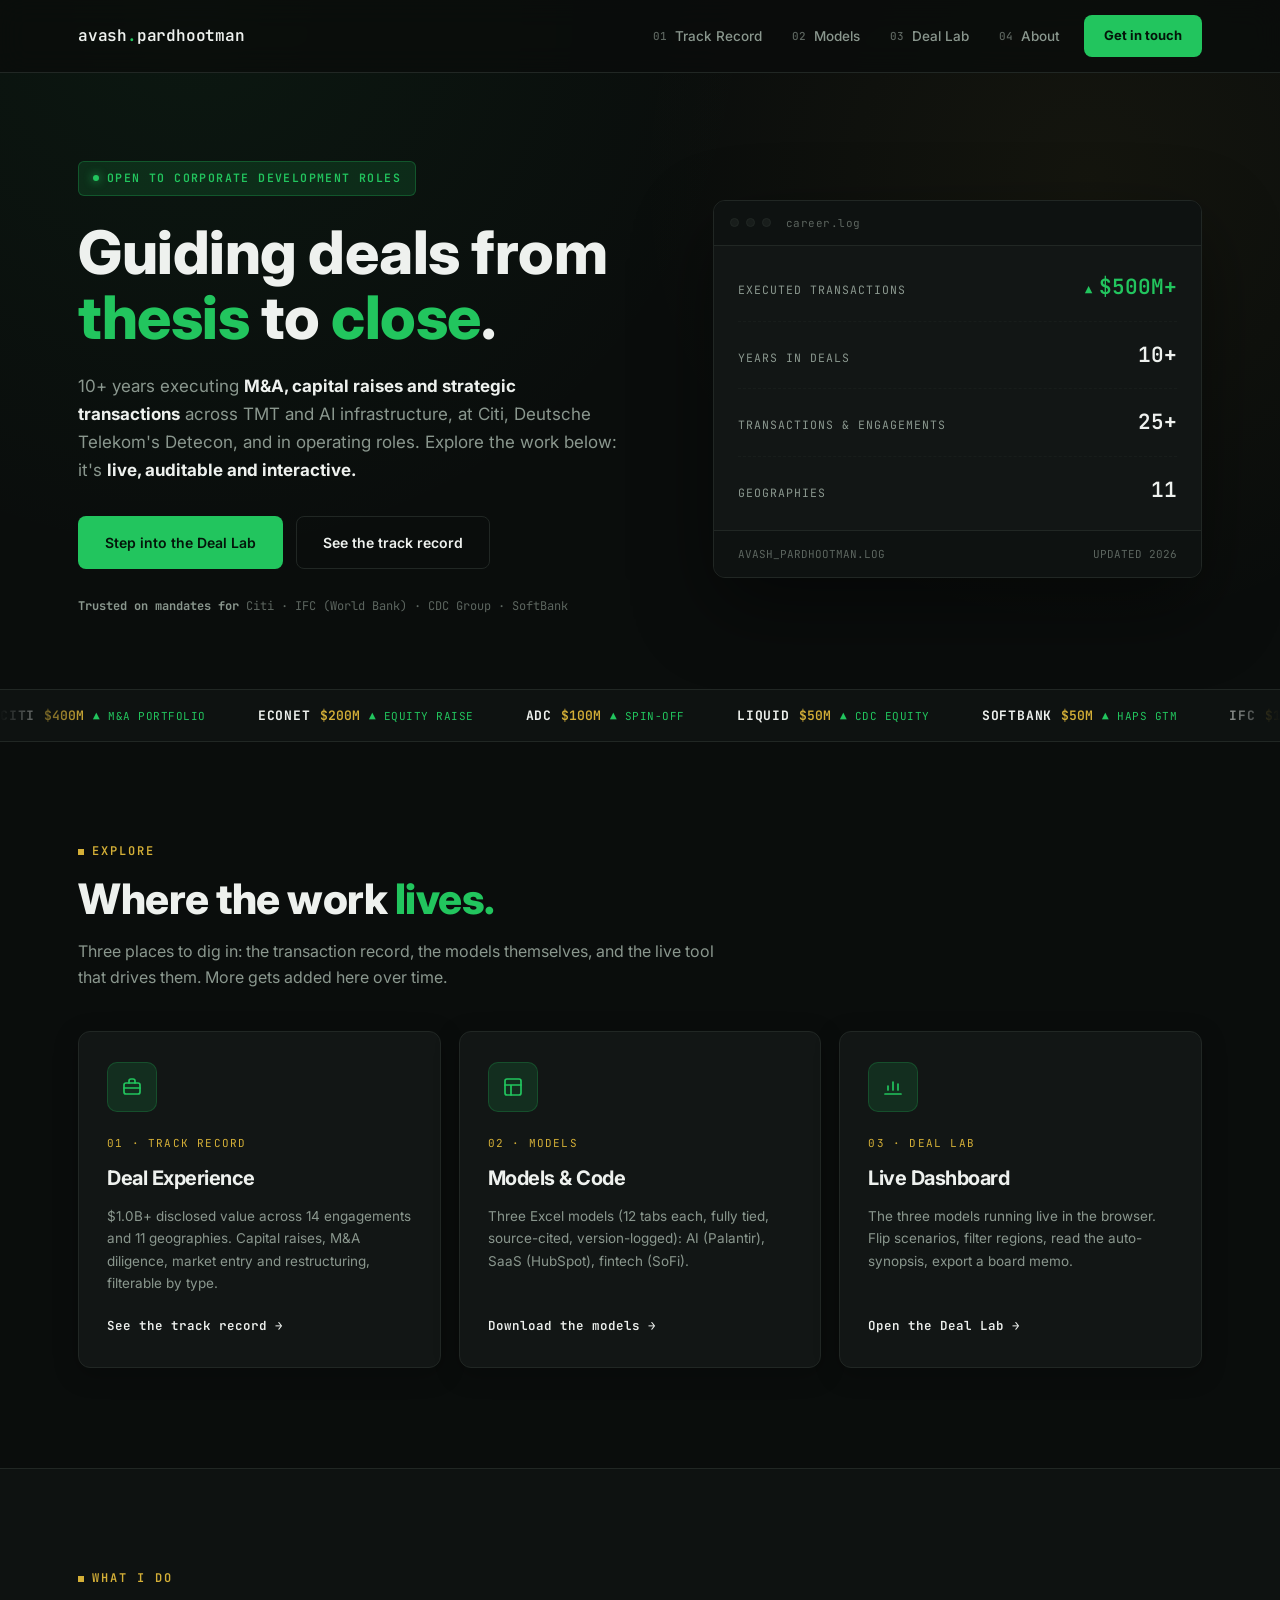
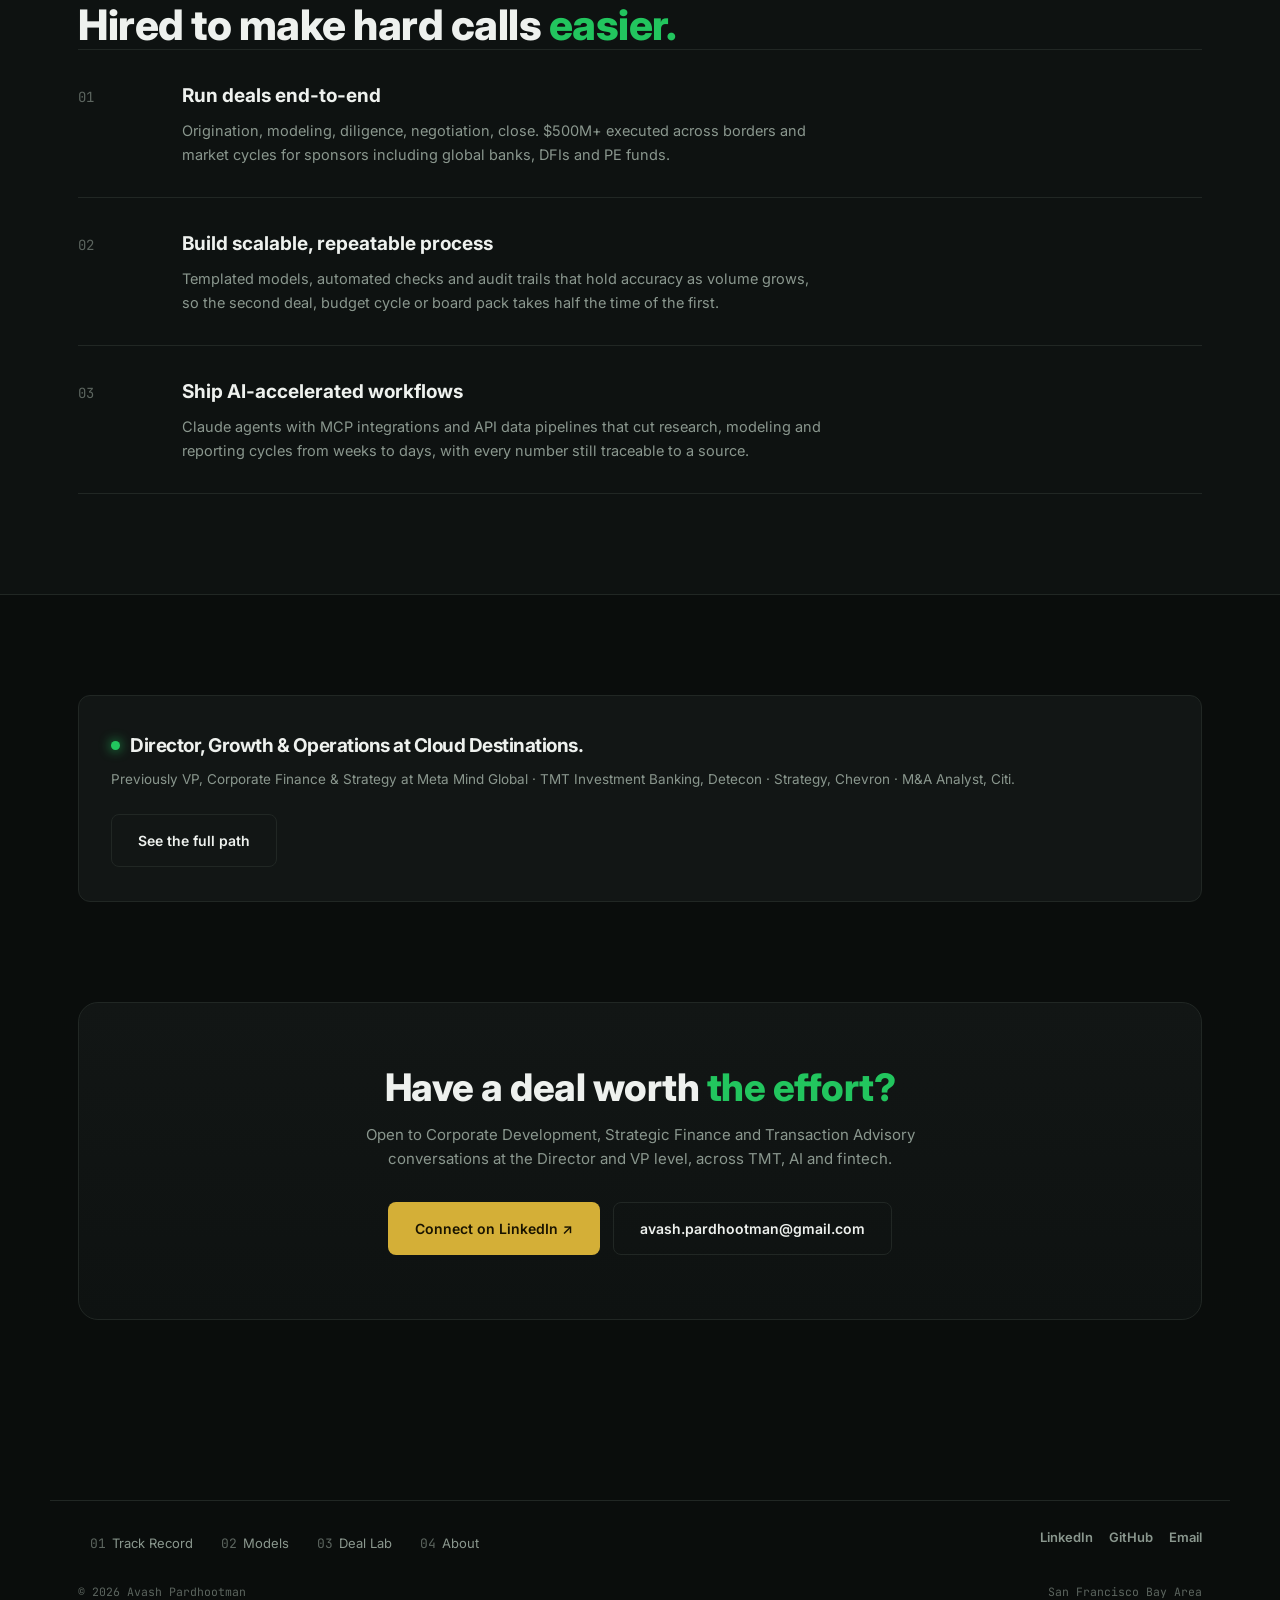
==== commit 1005fb78: "Home: add stock ticker strip, drop resume link Added a ticker section with financial data and compan" ====
--- a/index.html
+++ b/index.html
@@ -17,7 +17,6 @@
   <button class="burger" id="burger" aria-label="Menu"><span></span><span></span><span></span></button>
   <div class="nl">
     <span id="site-nav"></span>
-    <a class="resume" href="mailto:avash.pardhootman@gmail.com?subject=Resume%20request%20%E2%80%94%20via%20your%20portfolio%20site&body=Hi%20Avash%2C%0A%0AI%20found%20your%20portfolio%20site%20and%20would%20like%20a%20copy%20of%20your%20latest%20resume.%0A%0AThanks%2C%0A">Résumé</a>
     <a class="cta" href="https://www.linkedin.com/in/avashpardhootman/" target="_blank" rel="noopener">Get in touch</a>
   </div>
 </div></nav>
@@ -52,21 +51,38 @@
   </div>
 </div></header>
 
-<div class="logos"><div class="wrap">
-  <div class="lbl">Deal &amp; engagement experience across</div>
-  <div class="lrow">
-    <span><img src="assets/logos/citi.svg" alt="" style="height:34px" onerror="if(!this.dataset.p){this.dataset.p=1;this.src='assets/logos/citi.png';}else{this.style.display='none';this.nextElementSibling.style.display='inline-block';}"><span class="fb"><span class="lg">citi</span></span></span>
-    <span class="lg">Detecon<small>DEUTSCHE TELEKOM GROUP</small></span>
-    <span><img src="assets/logos/chevron.svg" alt="" style="height:38px" onerror="if(!this.dataset.p){this.dataset.p=1;this.src='assets/logos/chevron.png';}else{this.style.display='none';this.nextElementSibling.style.display='inline-block';}"><span class="fb"><span class="lg">CHEVRON</span></span></span>
-    <span><img src="assets/logos/ifc.svg" alt="" style="height:34px" onerror="if(!this.dataset.p){this.dataset.p=1;this.src='assets/logos/ifc.png';}else{this.style.display='none';this.nextElementSibling.style.display='inline-block';}"><span class="fb"><span class="lg">IFC<small>WORLD BANK GROUP</small></span></span></span>
-    <span><img src="assets/logos/cdc.svg" alt="" onerror="if(!this.dataset.p){this.dataset.p=1;this.src='assets/logos/cdc.png';}else{this.style.display='none';this.nextElementSibling.style.display='inline-block';}"><span class="fb"><span class="lg">CDC Group</span></span></span>
-    <span><img src="assets/logos/softbank.svg" alt="" style="height:26px" onerror="if(!this.dataset.p){this.dataset.p=1;this.src='assets/logos/softbank.png';}else{this.style.display='none';this.nextElementSibling.style.display='inline-block';}"><span class="fb"><span class="lg">SoftBank</span></span></span>
-    <span><img src="assets/logos/vodafone.svg" alt="" style="height:34px" onerror="if(!this.dataset.p){this.dataset.p=1;this.src='assets/logos/vodafone.png';}else{this.style.display='none';this.nextElementSibling.style.display='inline-block';}"><span class="fb"><span class="lg">vodafone</span></span></span>
-    <span><img src="assets/logos/liquid.svg" alt="" onerror="if(!this.dataset.p){this.dataset.p=1;this.src='assets/logos/liquid.png';}else{this.style.display='none';this.nextElementSibling.style.display='inline-block';}"><span class="fb"><span class="lg">Liquid Telecom</span></span></span>
-    <span><img src="assets/logos/standardbank.svg" alt="" style="height:30px" onerror="if(!this.dataset.p){this.dataset.p=1;this.src='assets/logos/standardbank.png';}else{this.style.display='none';this.nextElementSibling.style.display='inline-block';}"><span class="fb"><span class="lg">Standard Bank</span></span></span>
-    <span><img src="assets/logos/tmobile.svg" alt="" style="height:28px" onerror="if(!this.dataset.p){this.dataset.p=1;this.src='assets/logos/tmobile.png';}else{this.style.display='none';this.nextElementSibling.style.display='inline-block';}"><span class="fb"><span class="lg">T-Mobile</span></span></span>
+<div class="ticker" aria-label="Deal and engagement ticker">
+  <div class="ticker-track">
+    <span class="tick"><span class="sym">CITI</span><span class="val">$400M</span><span class="chg">▲ M&amp;A PORTFOLIO</span></span>
+    <span class="tick"><span class="sym">ECONET</span><span class="val">$200M</span><span class="chg">▲ EQUITY RAISE</span></span>
+    <span class="tick"><span class="sym">ADC</span><span class="val">$100M</span><span class="chg">▲ SPIN-OFF</span></span>
+    <span class="tick"><span class="sym">LIQUID</span><span class="val">$50M</span><span class="chg">▲ CDC EQUITY</span></span>
+    <span class="tick"><span class="sym">SOFTBANK</span><span class="val">$50M</span><span class="chg">▲ HAPS GTM</span></span>
+    <span class="tick"><span class="sym">IFC</span><span class="val">$15M</span><span class="chg">▲ MARKET ENTRY</span></span>
+    <span class="tick"><span class="sym">CASSAVA</span><span class="val">$8M</span><span class="chg">▲ CAPITAL RAISE</span></span>
+    <span class="tick"><span class="sym">VODAFONE</span><span class="chg">▲ DIVESTITURE</span></span>
+    <span class="tick"><span class="sym">SMILE</span><span class="chg">▲ RESTRUCTURING</span></span>
+    <span class="tick"><span class="sym">CHEVRON</span><span class="chg">▲ STRATEGY</span></span>
+    <span class="tick"><span class="sym">DETECON</span><span class="chg">▲ DT GROUP</span></span>
+    <span class="tick"><span class="sym">PLTR</span><span class="chg">▲ AI MODEL LIVE</span></span>
+    <span class="tick"><span class="sym">HUBS</span><span class="chg">▲ SAAS MODEL LIVE</span></span>
+    <span class="tick"><span class="sym">SOFI</span><span class="chg">▲ FINTECH MODEL LIVE</span></span>
+    <span class="tick"><span class="sym">CITI</span><span class="val">$400M</span><span class="chg">▲ M&amp;A PORTFOLIO</span></span>
+    <span class="tick"><span class="sym">ECONET</span><span class="val">$200M</span><span class="chg">▲ EQUITY RAISE</span></span>
+    <span class="tick"><span class="sym">ADC</span><span class="val">$100M</span><span class="chg">▲ SPIN-OFF</span></span>
+    <span class="tick"><span class="sym">LIQUID</span><span class="val">$50M</span><span class="chg">▲ CDC EQUITY</span></span>
+    <span class="tick"><span class="sym">SOFTBANK</span><span class="val">$50M</span><span class="chg">▲ HAPS GTM</span></span>
+    <span class="tick"><span class="sym">IFC</span><span class="val">$15M</span><span class="chg">▲ MARKET ENTRY</span></span>
+    <span class="tick"><span class="sym">CASSAVA</span><span class="val">$8M</span><span class="chg">▲ CAPITAL RAISE</span></span>
+    <span class="tick"><span class="sym">VODAFONE</span><span class="chg">▲ DIVESTITURE</span></span>
+    <span class="tick"><span class="sym">SMILE</span><span class="chg">▲ RESTRUCTURING</span></span>
+    <span class="tick"><span class="sym">CHEVRON</span><span class="chg">▲ STRATEGY</span></span>
+    <span class="tick"><span class="sym">DETECON</span><span class="chg">▲ DT GROUP</span></span>
+    <span class="tick"><span class="sym">PLTR</span><span class="chg">▲ AI MODEL LIVE</span></span>
+    <span class="tick"><span class="sym">HUBS</span><span class="chg">▲ SAAS MODEL LIVE</span></span>
+    <span class="tick"><span class="sym">SOFI</span><span class="chg">▲ FINTECH MODEL LIVE</span></span>
   </div>
-</div></div>
+</div>
 
 <section id="explore"><div class="wrap">
   <div class="kick rv">Explore</div>
--- a/assets/style.css
+++ b/assets/style.css
@@ -87,7 +87,9 @@
 .eyebrow{display:inline-flex;align-items:center;gap:8px;font-family:var(--mono);font-size:11.5px;font-weight:600;
   letter-spacing:1.4px;text-transform:uppercase;color:var(--accent);background:var(--accent-glow);
   border:1px solid rgba(34,197,94,.28);border-radius:6px;padding:7px 14px;margin-bottom:24px}
-.eyebrow::before{content:'';width:6px;height:6px;border-radius:50%;background:var(--accent);box-shadow:0 0 10px var(--accent)}
+.eyebrow::before{content:'';width:6px;height:6px;border-radius:50%;background:var(--accent);box-shadow:0 0 10px var(--accent);
+  animation:pulse-dot 2.2s ease-in-out infinite}
+@keyframes pulse-dot{0%,100%{opacity:1;box-shadow:0 0 10px var(--accent)}50%{opacity:.45;box-shadow:0 0 4px var(--accent)}}
 
 /* ---------- hero ---------- */
 .hero{padding:88px 0 72px}
@@ -113,6 +115,21 @@
 .term-row .v.up::before{content:'▲ ';font-size:12px}
 .term-foot{padding:14px 24px;border-top:1px solid var(--line);background:var(--bg-elev);font-family:var(--mono);
   font-size:11px;color:var(--mut-dim);display:flex;justify-content:space-between}
+
+/* ---------- stock ticker strip ---------- */
+.ticker{position:relative;overflow:hidden;border-top:1px solid var(--line);border-bottom:1px solid var(--line);
+  background:var(--bg-elev);padding:15px 0}
+.ticker::before,.ticker::after{content:'';position:absolute;top:0;bottom:0;width:90px;z-index:2;pointer-events:none}
+.ticker::before{left:0;background:linear-gradient(90deg,var(--bg-elev),transparent)}
+.ticker::after{right:0;background:linear-gradient(270deg,var(--bg-elev),transparent)}
+.ticker-track{display:flex;align-items:baseline;gap:52px;width:max-content;animation:ticker-scroll 45s linear infinite}
+.ticker:hover .ticker-track{animation-play-state:paused}
+@keyframes ticker-scroll{from{transform:translateX(0)}to{transform:translateX(-50%)}}
+@media(prefers-reduced-motion:reduce){.ticker-track{animation:none}}
+.tick{display:inline-flex;align-items:baseline;gap:9px;font-family:var(--mono);white-space:nowrap}
+.tick .sym{font-weight:700;color:var(--ink);font-size:13px;letter-spacing:.8px}
+.tick .val{color:var(--gold);font-size:13px;font-weight:600}
+.tick .chg{font-size:11px;color:var(--accent);letter-spacing:.5px}
 
 /* ---------- logo strip ---------- */
 .logos{border-top:1px solid var(--line);border-bottom:1px solid var(--line);background:var(--bg-elev);padding:34px 0}
@@ -160,7 +177,7 @@
 .currently{display:flex;flex-wrap:wrap;align-items:center;gap:24px;justify-content:space-between;
   padding:34px 32px;background:var(--panel);border:1px solid var(--line);border-radius:var(--radius)}
 .currently .dot{width:9px;height:9px;border-radius:50%;background:var(--accent);box-shadow:0 0 12px var(--accent);
-  display:inline-block;margin-right:10px}
+  display:inline-block;margin-right:10px;animation:pulse-dot 2.2s ease-in-out infinite}
 .currently h3{font-size:19px;font-weight:700;display:flex;align-items:center}
 .currently p{color:var(--mut);font-size:13.5px;margin-top:6px}
 
@@ -255,3 +272,15 @@
   .currently{flex-direction:column;align-items:flex-start}
 }
 @media(min-width:561px) and (max-width:900px){.dgrid,.dl{grid-template-columns:repeat(2,1fr)}}
+@media(max-width:640px){
+  .term-row{flex-direction:column;align-items:flex-start;gap:6px;padding:15px 0}
+  .term-row .v{font-size:17px!important}
+  .contact{padding:44px 24px}
+  .currently{padding:26px 22px}
+  .ghrow{padding:22px 20px}
+  .ticker{padding:12px 0}
+  .ticker::before,.ticker::after{width:40px}
+  .ticker-track{gap:36px;animation-duration:32s}
+  .tick .sym,.tick .val{font-size:12px}
+  .tick .chg{font-size:10px}
+}
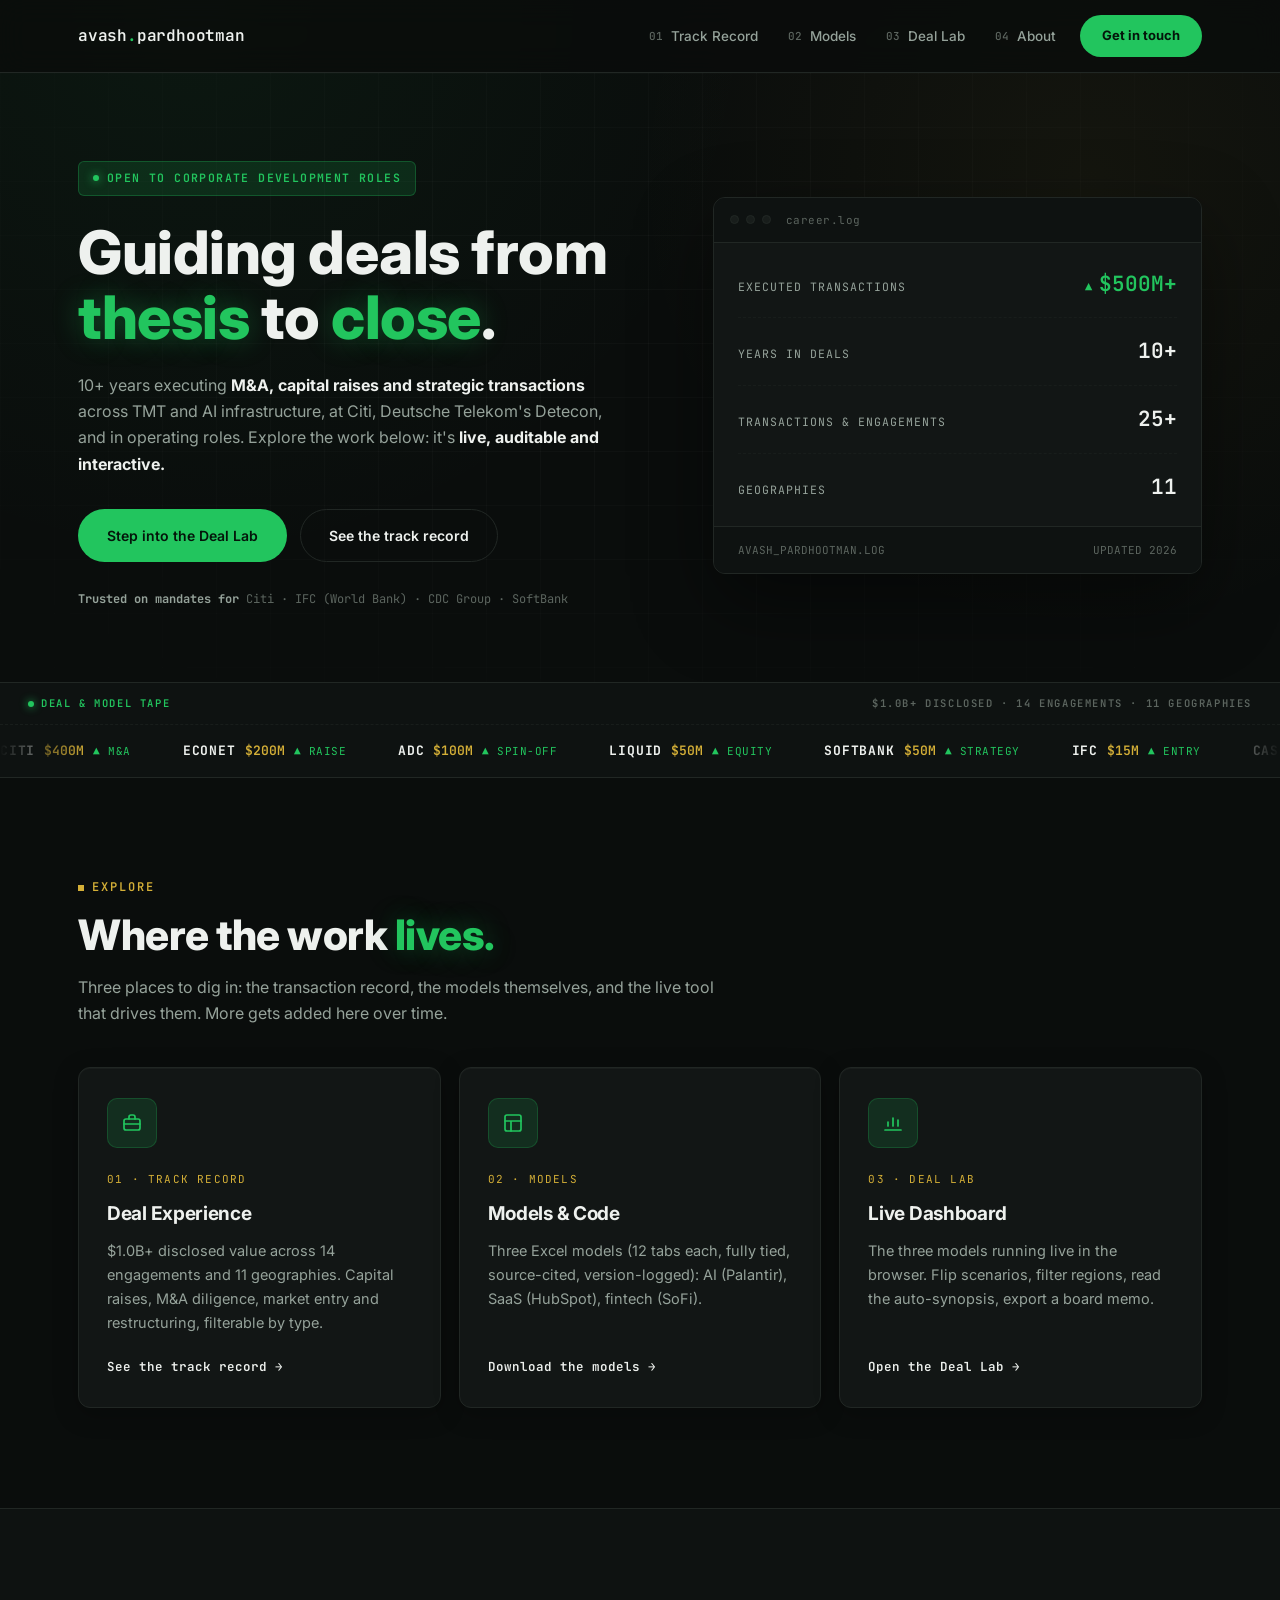
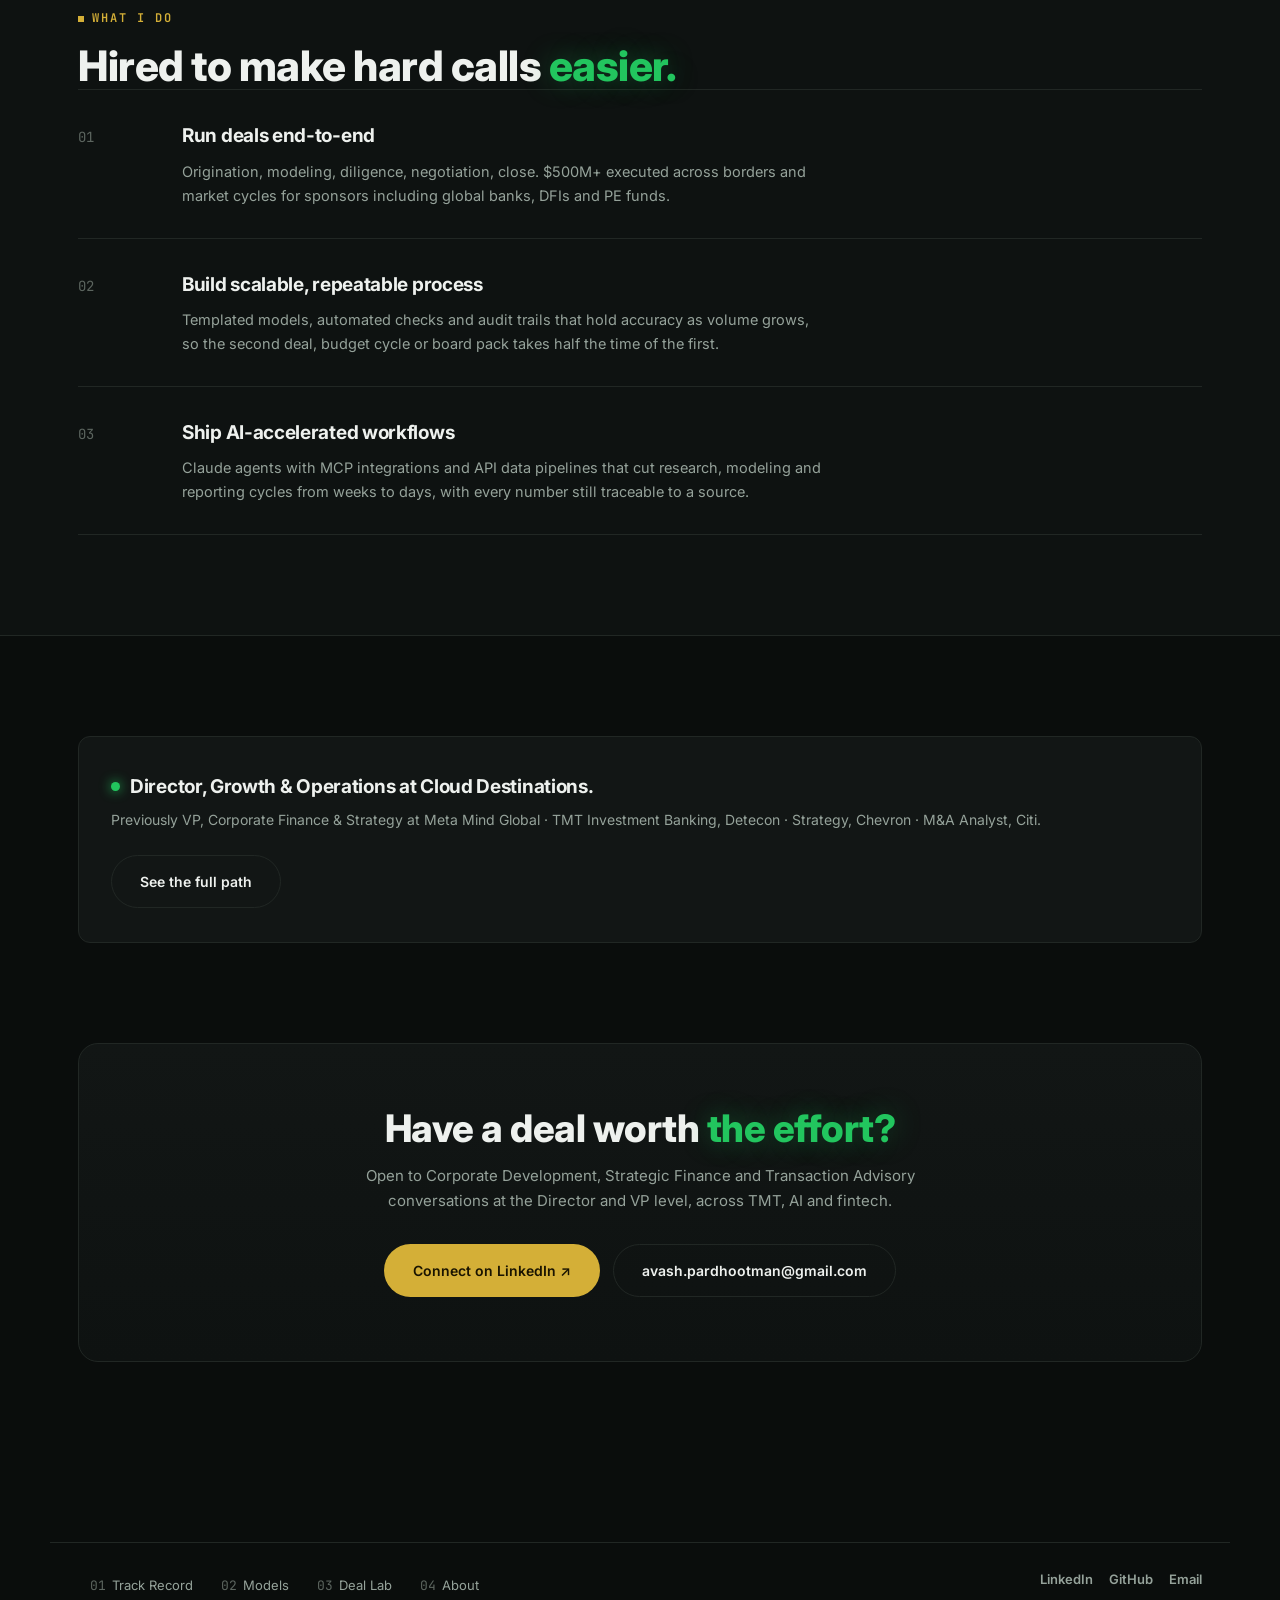
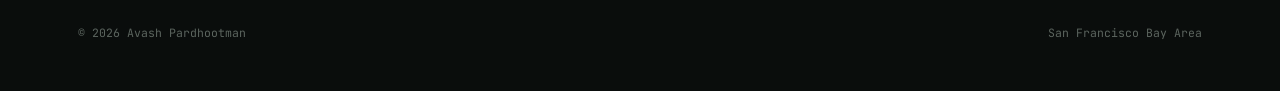
==== commit 8c6f4658: "Revise ticker entries in index.html Updated ticker information with new entries and modified existin" ====
--- a/index.html
+++ b/index.html
@@ -52,35 +52,35 @@
 </div></header>
 
 <div class="ticker" aria-label="Deal and engagement ticker">
+  <div class="ticker-hd">
+    <span class="live">Deal &amp; model tape</span>
+    <span>$1.0B+ disclosed &middot; 14 engagements &middot; 11 geographies</span>
+  </div>
   <div class="ticker-track">
-    <span class="tick"><span class="sym">CITI</span><span class="val">$400M</span><span class="chg">▲ M&amp;A PORTFOLIO</span></span>
-    <span class="tick"><span class="sym">ECONET</span><span class="val">$200M</span><span class="chg">▲ EQUITY RAISE</span></span>
+    <span class="tick"><span class="sym">CITI</span><span class="val">$400M</span><span class="chg">▲ M&amp;A</span></span>
+    <span class="tick"><span class="sym">ECONET</span><span class="val">$200M</span><span class="chg">▲ RAISE</span></span>
     <span class="tick"><span class="sym">ADC</span><span class="val">$100M</span><span class="chg">▲ SPIN-OFF</span></span>
-    <span class="tick"><span class="sym">LIQUID</span><span class="val">$50M</span><span class="chg">▲ CDC EQUITY</span></span>
-    <span class="tick"><span class="sym">SOFTBANK</span><span class="val">$50M</span><span class="chg">▲ HAPS GTM</span></span>
-    <span class="tick"><span class="sym">IFC</span><span class="val">$15M</span><span class="chg">▲ MARKET ENTRY</span></span>
-    <span class="tick"><span class="sym">CASSAVA</span><span class="val">$8M</span><span class="chg">▲ CAPITAL RAISE</span></span>
-    <span class="tick"><span class="sym">VODAFONE</span><span class="chg">▲ DIVESTITURE</span></span>
-    <span class="tick"><span class="sym">SMILE</span><span class="chg">▲ RESTRUCTURING</span></span>
-    <span class="tick"><span class="sym">CHEVRON</span><span class="chg">▲ STRATEGY</span></span>
-    <span class="tick"><span class="sym">DETECON</span><span class="chg">▲ DT GROUP</span></span>
-    <span class="tick"><span class="sym">PLTR</span><span class="chg">▲ AI MODEL LIVE</span></span>
-    <span class="tick"><span class="sym">HUBS</span><span class="chg">▲ SAAS MODEL LIVE</span></span>
-    <span class="tick"><span class="sym">SOFI</span><span class="chg">▲ FINTECH MODEL LIVE</span></span>
-    <span class="tick"><span class="sym">CITI</span><span class="val">$400M</span><span class="chg">▲ M&amp;A PORTFOLIO</span></span>
-    <span class="tick"><span class="sym">ECONET</span><span class="val">$200M</span><span class="chg">▲ EQUITY RAISE</span></span>
+    <span class="tick"><span class="sym">LIQUID</span><span class="val">$50M</span><span class="chg">▲ EQUITY</span></span>
+    <span class="tick"><span class="sym">SOFTBANK</span><span class="val">$50M</span><span class="chg">▲ STRATEGY</span></span>
+    <span class="tick"><span class="sym">IFC</span><span class="val">$15M</span><span class="chg">▲ ENTRY</span></span>
+    <span class="tick"><span class="sym">CASSAVA</span><span class="val">$8M</span><span class="chg">▲ RAISE</span></span>
+    <span class="tick"><span class="sym">VODAFONE</span><span class="val nd">N/D</span><span class="chg">▲ M&amp;A</span></span>
+    <span class="tick"><span class="sym">SMILE</span><span class="val nd">N/D</span><span class="chg">▲ RESTRUCT</span></span>
+    <span class="tick"><span class="sym">PLTR</span><span class="val">LIVE</span><span class="chg">▲ MODEL</span></span>
+    <span class="tick"><span class="sym">HUBS</span><span class="val">LIVE</span><span class="chg">▲ MODEL</span></span>
+    <span class="tick"><span class="sym">SOFI</span><span class="val">LIVE</span><span class="chg">▲ MODEL</span></span>
+    <span class="tick"><span class="sym">CITI</span><span class="val">$400M</span><span class="chg">▲ M&amp;A</span></span>
+    <span class="tick"><span class="sym">ECONET</span><span class="val">$200M</span><span class="chg">▲ RAISE</span></span>
     <span class="tick"><span class="sym">ADC</span><span class="val">$100M</span><span class="chg">▲ SPIN-OFF</span></span>
-    <span class="tick"><span class="sym">LIQUID</span><span class="val">$50M</span><span class="chg">▲ CDC EQUITY</span></span>
-    <span class="tick"><span class="sym">SOFTBANK</span><span class="val">$50M</span><span class="chg">▲ HAPS GTM</span></span>
-    <span class="tick"><span class="sym">IFC</span><span class="val">$15M</span><span class="chg">▲ MARKET ENTRY</span></span>
-    <span class="tick"><span class="sym">CASSAVA</span><span class="val">$8M</span><span class="chg">▲ CAPITAL RAISE</span></span>
-    <span class="tick"><span class="sym">VODAFONE</span><span class="chg">▲ DIVESTITURE</span></span>
-    <span class="tick"><span class="sym">SMILE</span><span class="chg">▲ RESTRUCTURING</span></span>
-    <span class="tick"><span class="sym">CHEVRON</span><span class="chg">▲ STRATEGY</span></span>
-    <span class="tick"><span class="sym">DETECON</span><span class="chg">▲ DT GROUP</span></span>
-    <span class="tick"><span class="sym">PLTR</span><span class="chg">▲ AI MODEL LIVE</span></span>
-    <span class="tick"><span class="sym">HUBS</span><span class="chg">▲ SAAS MODEL LIVE</span></span>
-    <span class="tick"><span class="sym">SOFI</span><span class="chg">▲ FINTECH MODEL LIVE</span></span>
+    <span class="tick"><span class="sym">LIQUID</span><span class="val">$50M</span><span class="chg">▲ EQUITY</span></span>
+    <span class="tick"><span class="sym">SOFTBANK</span><span class="val">$50M</span><span class="chg">▲ STRATEGY</span></span>
+    <span class="tick"><span class="sym">IFC</span><span class="val">$15M</span><span class="chg">▲ ENTRY</span></span>
+    <span class="tick"><span class="sym">CASSAVA</span><span class="val">$8M</span><span class="chg">▲ RAISE</span></span>
+    <span class="tick"><span class="sym">VODAFONE</span><span class="val nd">N/D</span><span class="chg">▲ M&amp;A</span></span>
+    <span class="tick"><span class="sym">SMILE</span><span class="val nd">N/D</span><span class="chg">▲ RESTRUCT</span></span>
+    <span class="tick"><span class="sym">PLTR</span><span class="val">LIVE</span><span class="chg">▲ MODEL</span></span>
+    <span class="tick"><span class="sym">HUBS</span><span class="val">LIVE</span><span class="chg">▲ MODEL</span></span>
+    <span class="tick"><span class="sym">SOFI</span><span class="val">LIVE</span><span class="chg">▲ MODEL</span></span>
   </div>
 </div>
 
--- a/assets/style.css
+++ b/assets/style.css
@@ -20,7 +20,7 @@
   --line:#212724;
   --line-soft:#181d1b;
   --ink:#eef1ee;
-  --mut:#8a978e;
+  --mut:#95a29a;
   --mut-dim:#5c655f;
   --accent:#22c55e;
   --accent-dim:#16833e;
@@ -43,7 +43,7 @@
 a{color:inherit}
 .wrap{max-width:1180px;margin:0 auto;padding:0 28px}
 h1,h2,h3{font-family:var(--sans);font-weight:800;letter-spacing:-.5px;color:var(--ink)}
-em{font-style:normal;color:var(--accent)}
+em{font-style:normal;color:var(--accent);text-shadow:0 0 28px rgba(34,197,94,.35)}
 .mono{font-family:var(--mono)}
 
 /* ---------- nav ---------- */
@@ -61,13 +61,13 @@
 .nl a.on{color:var(--ink)}
 .nl a.on .n{color:var(--accent)}
 .nl a.resume{color:var(--mut)}
-.nl a.cta{background:var(--accent);color:#04150a;font-weight:700;margin-left:6px;padding:10px 20px;font-size:13px}
+.nl a.cta{background:var(--accent);color:#04150a;font-weight:700;margin-left:6px;padding:10px 22px;font-size:13px;border-radius:999px}
 .nl a.cta:hover{background:#3ddc73;color:#04150a}
 .burger{display:none;flex-direction:column;gap:5px;background:none;border:0;cursor:pointer;padding:8px}
 .burger span{width:22px;height:2px;background:var(--ink);transition:.2s}
 
 /* ---------- buttons ---------- */
-.btn{display:inline-flex;align-items:center;gap:9px;padding:14px 26px;border-radius:8px;font-size:14px;
+.btn{display:inline-flex;align-items:center;gap:9px;padding:14px 28px;border-radius:999px;font-size:14px;
   font-weight:600;text-decoration:none;transition:.2s;border:1px solid transparent;font-family:var(--sans)}
 .btn.solid{background:var(--accent);color:#04150a}
 .btn.solid:hover{background:#3ddc73;transform:translateY(-2px);box-shadow:0 14px 34px rgba(34,197,94,.25)}
@@ -92,10 +92,17 @@
 @keyframes pulse-dot{0%,100%{opacity:1;box-shadow:0 0 10px var(--accent)}50%{opacity:.45;box-shadow:0 0 4px var(--accent)}}
 
 /* ---------- hero ---------- */
-.hero{padding:88px 0 72px}
+.hero{padding:88px 0 72px;position:relative}
+.hero::before{content:'';position:absolute;inset:0;pointer-events:none;
+  background-image:linear-gradient(rgba(255,255,255,.025) 1px,transparent 1px),
+                   linear-gradient(90deg,rgba(255,255,255,.025) 1px,transparent 1px);
+  background-size:54px 54px;
+  -webkit-mask-image:radial-gradient(ellipse 75% 85% at 50% 40%,#000 30%,transparent 100%);
+  mask-image:radial-gradient(ellipse 75% 85% at 50% 40%,#000 30%,transparent 100%)}
+.hero .wrap{position:relative}
 .hgrid{display:grid;grid-template-columns:1.08fr .92fr;gap:60px;align-items:center}
 .hero h1{font-size:clamp(38px,5.2vw,60px);line-height:1.08}
-.hero .sub{color:var(--mut);font-size:17px;margin:22px 0 32px;max-width:540px}
+.hero .sub{color:var(--mut);font-size:16px;margin:22px 0 32px;max-width:540px}
 .hero .sub b{color:var(--ink)}
 .cta{display:flex;flex-wrap:wrap;gap:13px}
 .trust{margin-top:28px;font-family:var(--mono);font-size:12px;color:var(--mut-dim)}
@@ -118,17 +125,25 @@
 
 /* ---------- stock ticker strip ---------- */
 .ticker{position:relative;overflow:hidden;border-top:1px solid var(--line);border-bottom:1px solid var(--line);
-  background:var(--bg-elev);padding:15px 0}
+  background:var(--bg-elev)}
+.ticker-hd{display:flex;flex-wrap:wrap;justify-content:space-between;gap:8px 20px;font-family:var(--mono);
+  font-size:10.5px;font-weight:600;letter-spacing:1.6px;text-transform:uppercase;color:var(--mut-dim);
+  padding:12px 28px;border-bottom:1px dashed var(--line-soft);position:relative;z-index:3}
+.ticker-hd .live{color:var(--accent);display:inline-flex;align-items:center;gap:7px}
+.ticker-hd .live::before{content:'';width:6px;height:6px;border-radius:50%;background:var(--accent);
+  box-shadow:0 0 8px var(--accent);animation:pulse-dot 2.2s ease-in-out infinite}
 .ticker::before,.ticker::after{content:'';position:absolute;top:0;bottom:0;width:90px;z-index:2;pointer-events:none}
 .ticker::before{left:0;background:linear-gradient(90deg,var(--bg-elev),transparent)}
 .ticker::after{right:0;background:linear-gradient(270deg,var(--bg-elev),transparent)}
-.ticker-track{display:flex;align-items:baseline;gap:52px;width:max-content;animation:ticker-scroll 45s linear infinite}
+.ticker-track{display:flex;align-items:baseline;gap:52px;width:max-content;padding:15px 0;
+  animation:ticker-scroll 45s linear infinite}
 .ticker:hover .ticker-track{animation-play-state:paused}
 @keyframes ticker-scroll{from{transform:translateX(0)}to{transform:translateX(-50%)}}
 @media(prefers-reduced-motion:reduce){.ticker-track{animation:none}}
 .tick{display:inline-flex;align-items:baseline;gap:9px;font-family:var(--mono);white-space:nowrap}
 .tick .sym{font-weight:700;color:var(--ink);font-size:13px;letter-spacing:.8px}
 .tick .val{color:var(--gold);font-size:13px;font-weight:600}
+.tick .val.nd{color:var(--gold-dim)}
 .tick .chg{font-size:11px;color:var(--accent);letter-spacing:.5px}
 
 /* ---------- logo strip ---------- */
@@ -147,15 +162,15 @@
 .grid-3{display:grid;grid-template-columns:repeat(3,1fr);gap:18px}
 .grid-2{display:grid;grid-template-columns:repeat(2,1fr);gap:18px}
 .panel{background:var(--panel);border:1px solid var(--line);border-radius:var(--radius);padding:30px 28px;
-  transition:.22s;box-shadow:0 6px 24px rgba(0,0,0,.25)}
+  transition:.22s;box-shadow:0 6px 24px rgba(0,0,0,.25),inset 0 1px 0 rgba(255,255,255,.035)}
 a.panel{text-decoration:none;display:flex;flex-direction:column}
 a.panel:hover{transform:translateY(-6px);border-color:rgba(34,197,94,.4);box-shadow:0 24px 60px rgba(34,197,94,.1)}
 .panel .ico{width:50px;height:50px;border-radius:10px;background:var(--accent-glow);display:flex;align-items:center;
   justify-content:center;margin-bottom:22px;border:1px solid rgba(34,197,94,.22)}
 .panel .ico svg{width:24px;height:24px;fill:none;stroke:var(--accent);stroke-width:1.7;stroke-linecap:round;stroke-linejoin:round}
 .panel .tagline{font-family:var(--mono);font-size:11px;color:var(--gold);text-transform:uppercase;letter-spacing:1.2px;margin-bottom:10px}
-.panel h3{font-size:20px;margin-bottom:10px;font-weight:700}
-.panel p{font-size:13.5px;color:var(--mut);margin-bottom:22px;flex:1}
+.panel h3{font-size:19px;margin-bottom:10px;font-weight:700}
+.panel p{font-size:14.5px;color:var(--mut);margin-bottom:22px;flex:1}
 .panel .go{margin-top:auto;font-family:var(--mono);font-size:12.5px;font-weight:600;color:var(--ink);
   display:flex;align-items:center;gap:8px;transition:.2s}
 a.panel:hover .go{gap:14px;color:var(--accent)}
@@ -166,6 +181,7 @@
 .wid-row .num{font-family:var(--mono);color:var(--mut-dim);font-size:14px}
 .wid-row h4{font-size:19px;margin-bottom:8px;font-weight:700}
 .wid-row p{color:var(--mut);font-size:14.5px;max-width:640px}
+.wid-row h4,.panel h3,.currently h3{letter-spacing:-.3px}
 
 /* ---------- stats band ---------- */
 .band{background:var(--bg-elev);border-top:1px solid var(--line);border-bottom:1px solid var(--line);padding:60px 0}
@@ -179,11 +195,11 @@
 .currently .dot{width:9px;height:9px;border-radius:50%;background:var(--accent);box-shadow:0 0 12px var(--accent);
   display:inline-block;margin-right:10px;animation:pulse-dot 2.2s ease-in-out infinite}
 .currently h3{font-size:19px;font-weight:700;display:flex;align-items:center}
-.currently p{color:var(--mut);font-size:13.5px;margin-top:6px}
+.currently p{color:var(--mut);font-size:14px;margin-top:6px}
 
 /* ---------- deals / track record ---------- */
 .filters{display:flex;flex-wrap:wrap;gap:9px;margin-bottom:30px}
-.f-pill{border:1px solid var(--line);background:var(--panel);color:var(--mut);border-radius:7px;padding:9px 18px;
+.f-pill{border:1px solid var(--line);background:var(--panel);color:var(--mut);border-radius:999px;padding:9px 19px;
   font-size:12.5px;font-weight:600;cursor:pointer;transition:.18s;font-family:var(--sans)}
 .f-pill:hover{color:var(--ink);border-color:var(--mut)}
 .f-pill.on{background:var(--accent);color:#04150a;border-color:var(--accent)}
@@ -199,7 +215,7 @@
 .deal .pill{align-self:flex-start;font-family:var(--mono);font-size:10px;font-weight:700;letter-spacing:.6px;
   text-transform:uppercase;color:#04150a;background:var(--accent);border-radius:5px;padding:4px 10px;margin-top:auto}
 .deal .pill.b{background:none;border:1px solid var(--gold);color:var(--gold)}
-.exp{font-size:13px;color:var(--mut);margin-top:30px;line-height:1.9}
+.exp{font-size:14px;color:var(--mut);margin-top:30px;line-height:1.9}
 .exp b{color:var(--ink)}
 
 /* ---------- models / downloads ---------- */
@@ -208,16 +224,16 @@
   text-decoration:none;transition:.2s;display:block}
 .dl a:hover{transform:translateY(-4px);border-color:rgba(34,197,94,.4)}
 .dl b{color:var(--ink);font-size:15px;font-weight:700}
-.dl span{display:block;color:var(--mut);font-size:12.5px;margin-top:8px}
+.dl span{display:block;color:var(--mut);font-size:13px;margin-top:8px}
 .dl .dtag{display:inline-block;font-family:var(--mono);font-size:10.5px;font-weight:700;letter-spacing:.6px;
   text-transform:uppercase;color:var(--gold);margin:6px 0 2px}
 .ghrow{display:flex;flex-wrap:wrap;gap:16px;align-items:center;margin-top:28px;background:var(--panel);
   border:1px solid var(--line);border-radius:var(--radius);padding:26px 28px}
-.ghrow p{flex:1;min-width:260px;font-size:13.5px;color:var(--mut)}
+.ghrow p{flex:1;min-width:260px;font-size:14.5px;color:var(--mut)}
 .ghrow p b{color:var(--ink)}
 
 /* ---------- about ---------- */
-.about p{color:#c4cbc6;font-size:15.5px;margin-bottom:16px;max-width:720px}
+.about p{color:var(--mut);font-size:15px;margin-bottom:16px;max-width:720px}
 .about p b{color:var(--ink)}
 .chips{display:flex;flex-wrap:wrap;gap:9px;margin-top:22px}
 .chip{font-family:var(--mono);font-size:11.5px;font-weight:600;color:var(--ink);background:var(--panel);
@@ -278,9 +294,9 @@
   .contact{padding:44px 24px}
   .currently{padding:26px 22px}
   .ghrow{padding:22px 20px}
-  .ticker{padding:12px 0}
   .ticker::before,.ticker::after{width:40px}
-  .ticker-track{gap:36px;animation-duration:32s}
+  .ticker-hd{padding:10px 16px;font-size:9.5px;letter-spacing:1.2px}
+  .ticker-track{gap:36px;padding:12px 0;animation-duration:32s}
   .tick .sym,.tick .val{font-size:12px}
   .tick .chg{font-size:10px}
 }
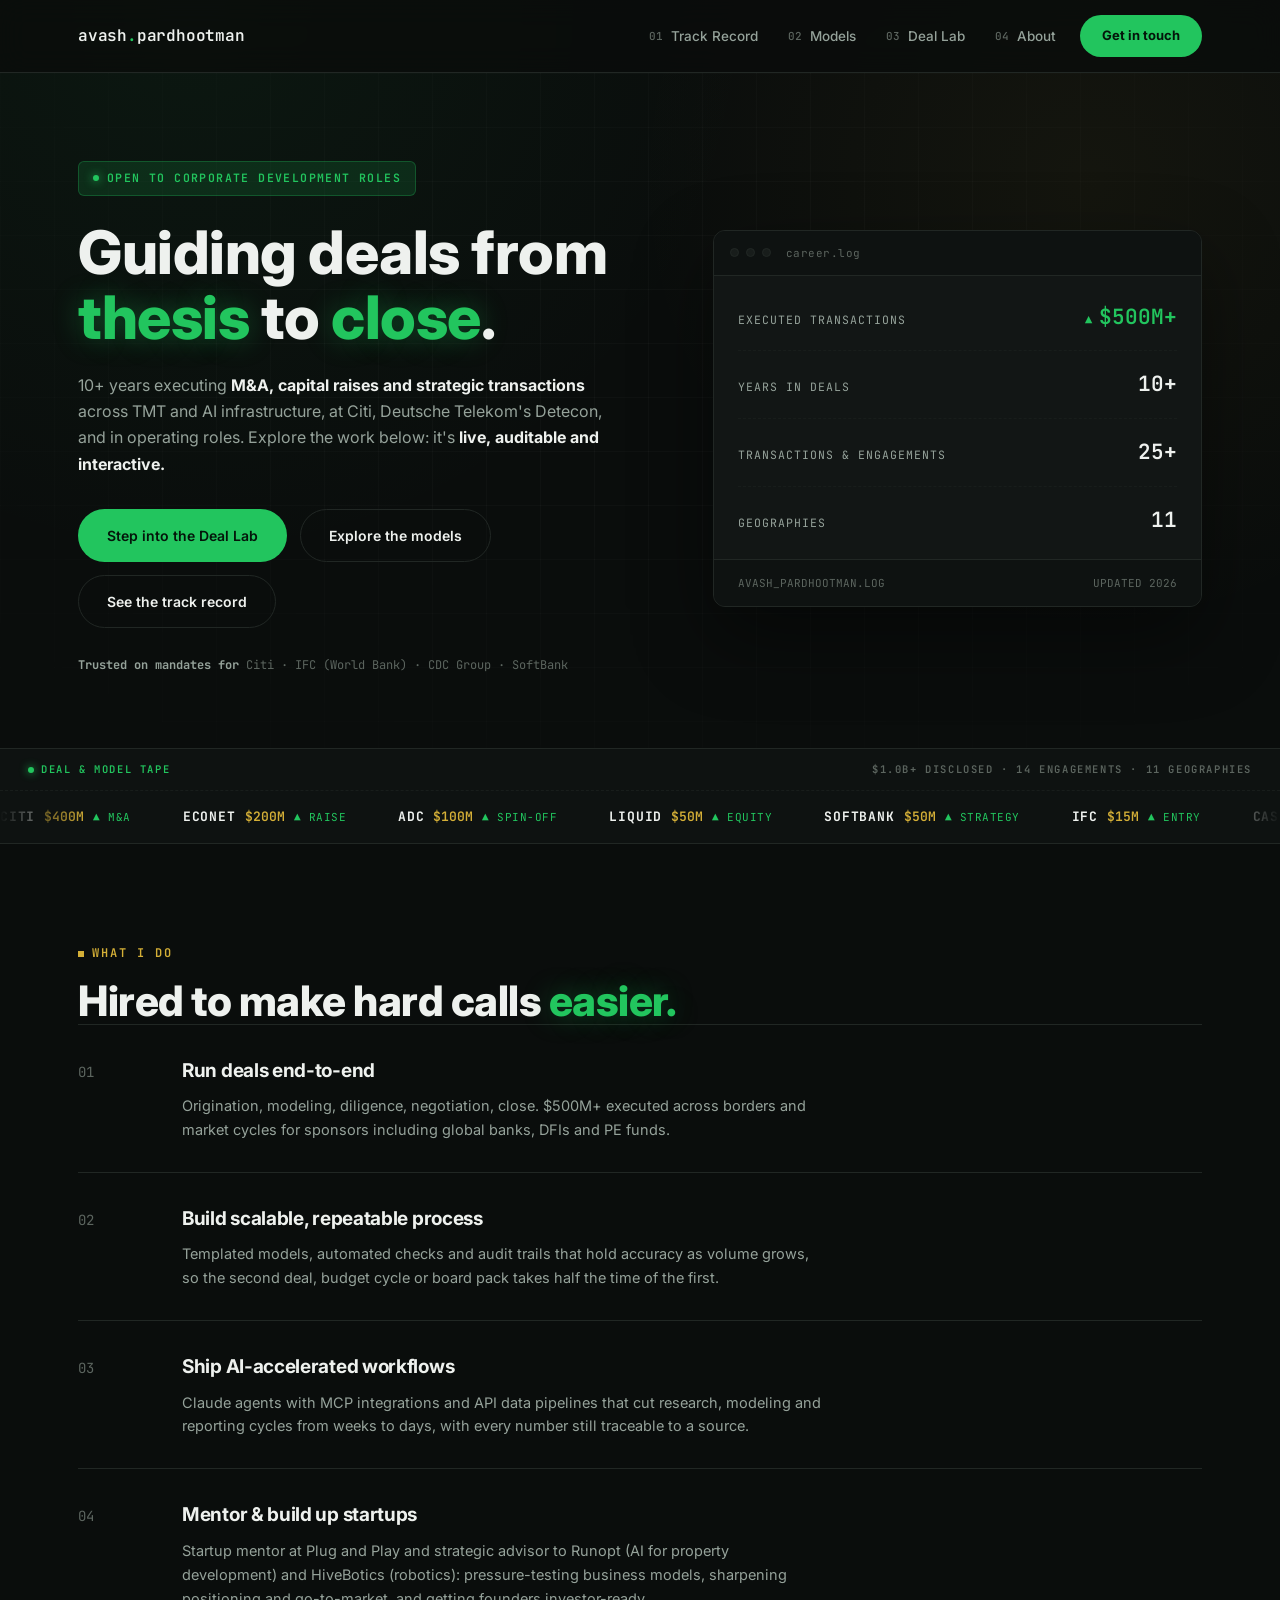
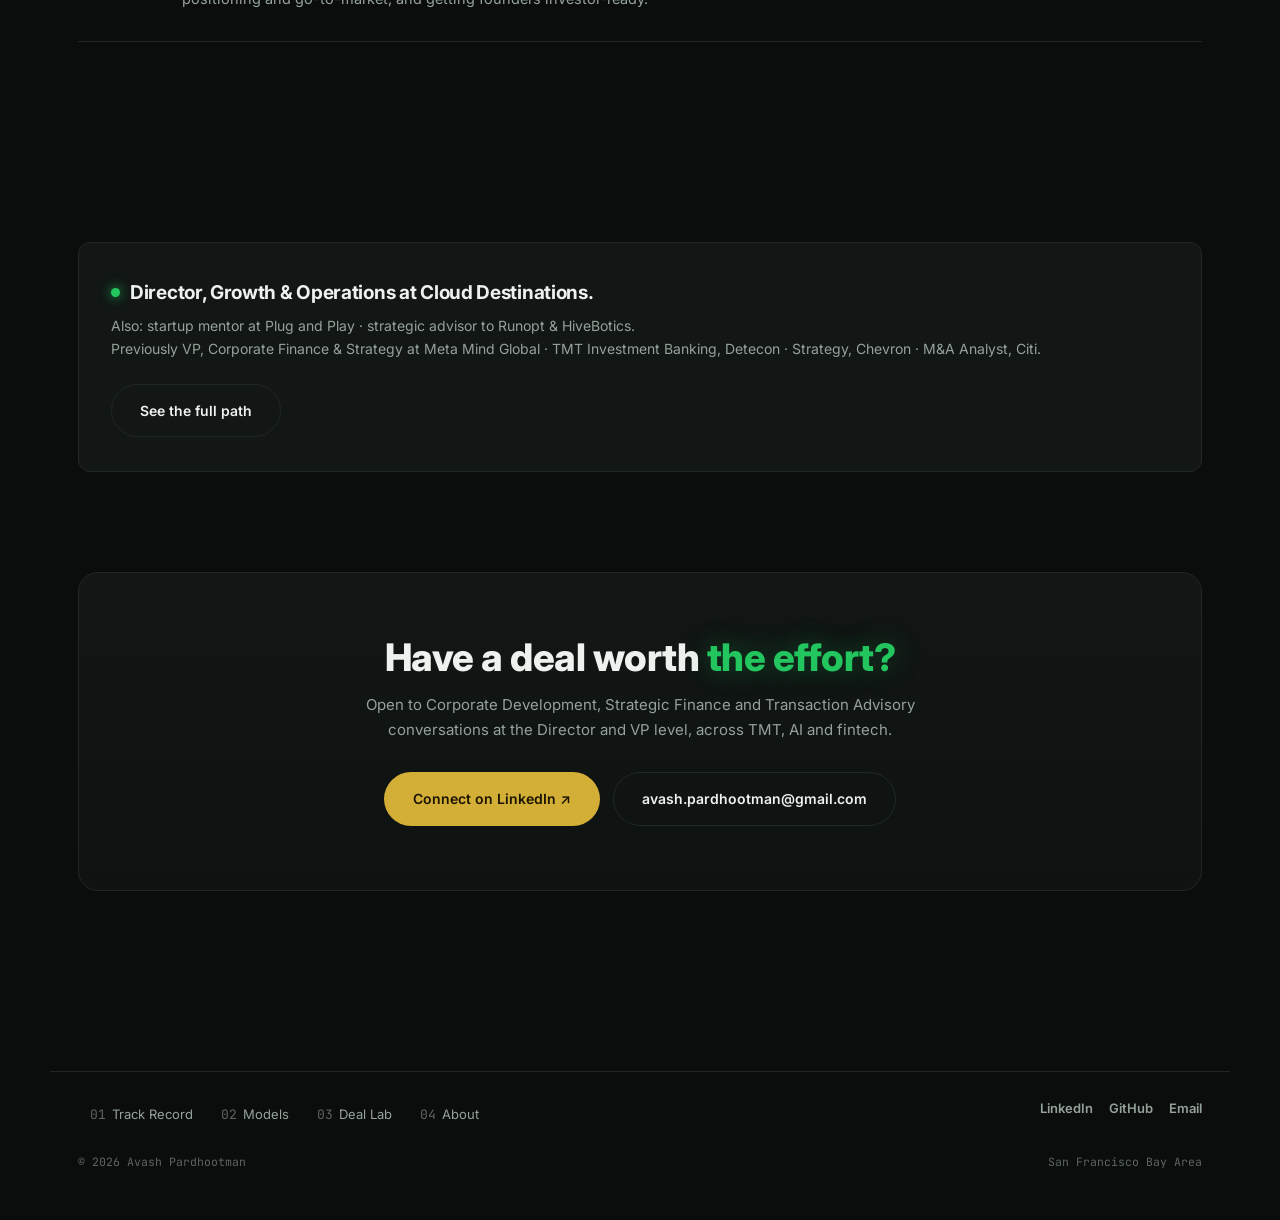
==== commit 0dc2a4ee: "Enhance index.html with new buttons and content Added new buttons for model exploration and updated " ====
--- a/index.html
+++ b/index.html
@@ -31,6 +31,7 @@
       Explore the work below: it's <b>live, auditable and interactive.</b></p>
       <div class="cta rv" style="transition-delay:.15s">
         <a class="btn solid" href="deal-lab.html">Step into the Deal Lab</a>
+        <a class="btn line" href="models.html">Explore the models</a>
         <a class="btn line" href="track-record.html">See the track record</a>
       </div>
       <p class="trust rv" style="transition-delay:.2s"><b>Trusted on mandates for</b> Citi &middot; IFC (World Bank) &middot; CDC Group &middot; SoftBank</p>
@@ -69,6 +70,9 @@
     <span class="tick"><span class="sym">PLTR</span><span class="val">LIVE</span><span class="chg">▲ MODEL</span></span>
     <span class="tick"><span class="sym">HUBS</span><span class="val">LIVE</span><span class="chg">▲ MODEL</span></span>
     <span class="tick"><span class="sym">SOFI</span><span class="val">LIVE</span><span class="chg">▲ MODEL</span></span>
+    <span class="tick"><span class="sym">PLUG&amp;PLAY</span><span class="val">MENTOR</span><span class="chg">▲ STARTUPS</span></span>
+    <span class="tick"><span class="sym">RUNOPT</span><span class="val">ADVISOR</span><span class="chg">▲ PROPTECH AI</span></span>
+    <span class="tick"><span class="sym">HIVEBOTICS</span><span class="val">ADVISOR</span><span class="chg">▲ ROBOTICS</span></span>
     <span class="tick"><span class="sym">CITI</span><span class="val">$400M</span><span class="chg">▲ M&amp;A</span></span>
     <span class="tick"><span class="sym">ECONET</span><span class="val">$200M</span><span class="chg">▲ RAISE</span></span>
     <span class="tick"><span class="sym">ADC</span><span class="val">$100M</span><span class="chg">▲ SPIN-OFF</span></span>
@@ -81,37 +85,13 @@
     <span class="tick"><span class="sym">PLTR</span><span class="val">LIVE</span><span class="chg">▲ MODEL</span></span>
     <span class="tick"><span class="sym">HUBS</span><span class="val">LIVE</span><span class="chg">▲ MODEL</span></span>
     <span class="tick"><span class="sym">SOFI</span><span class="val">LIVE</span><span class="chg">▲ MODEL</span></span>
+    <span class="tick"><span class="sym">PLUG&amp;PLAY</span><span class="val">MENTOR</span><span class="chg">▲ STARTUPS</span></span>
+    <span class="tick"><span class="sym">RUNOPT</span><span class="val">ADVISOR</span><span class="chg">▲ PROPTECH AI</span></span>
+    <span class="tick"><span class="sym">HIVEBOTICS</span><span class="val">ADVISOR</span><span class="chg">▲ ROBOTICS</span></span>
   </div>
 </div>
 
-<section id="explore"><div class="wrap">
-  <div class="kick rv">Explore</div>
-  <h2 class="rv">Where the work <em>lives.</em></h2>
-  <p class="lead rv">Three places to dig in: the transaction record, the models themselves, and the live tool that
-  drives them. More gets added here over time.</p>
-  <div class="grid-3">
-    <a class="panel rv" href="track-record.html">
-      <div class="ico"><svg viewBox="0 0 24 24"><rect x="4" y="8" width="16" height="11" rx="2"/><path d="M9 8V6a2 2 0 0 1 2-2h2a2 2 0 0 1 2 2v2M4 13h16"/></svg></div>
-      <div class="tagline">01 &middot; Track Record</div>
-      <h3>Deal Experience</h3>
-      <p>$1.0B+ disclosed value across 14 engagements and 11 geographies. Capital raises, M&amp;A diligence, market entry and restructuring, filterable by type.</p>
-      <span class="go">See the track record&nbsp;→</span></a>
-    <a class="panel rv" style="transition-delay:.08s" href="models.html">
-      <div class="ico"><svg viewBox="0 0 24 24"><rect x="4" y="4" width="16" height="16" rx="2"/><path d="M4 10h16M10 10v10"/></svg></div>
-      <div class="tagline">02 &middot; Models</div>
-      <h3>Models &amp; Code</h3>
-      <p>Three Excel models (12 tabs each, fully tied, source-cited, version-logged): AI (Palantir), SaaS (HubSpot), fintech (SoFi).</p>
-      <span class="go">Download the models&nbsp;→</span></a>
-    <a class="panel rv" style="transition-delay:.16s" href="deal-lab.html">
-      <div class="ico"><svg viewBox="0 0 24 24"><path d="M4 19h16M7 15v-4m5 4V7m5 8v-6"/></svg></div>
-      <div class="tagline">03 &middot; Deal Lab</div>
-      <h3>Live Dashboard</h3>
-      <p>The three models running live in the browser. Flip scenarios, filter regions, read the auto-synopsis, export a board memo.</p>
-      <span class="go">Open the Deal Lab&nbsp;→</span></a>
-  </div>
-</div></section>
-
-<section id="value" style="background:var(--bg-elev);border-top:1px solid var(--line);border-bottom:1px solid var(--line)"><div class="wrap">
+<section id="value"><div class="wrap">
   <div class="kick rv">What I do</div>
   <h2 class="rv">Hired to make hard calls <em>easier.</em></h2>
   <div class="wid">
@@ -124,6 +104,9 @@
     <div class="wid-row rv" style="transition-delay:.12s"><span class="num">03</span>
       <div><h4>Ship AI-accelerated workflows</h4>
       <p>Claude agents with MCP integrations and API data pipelines that cut research, modeling and reporting cycles from weeks to days, with every number still traceable to a source.</p></div></div>
+    <div class="wid-row rv" style="transition-delay:.18s"><span class="num">04</span>
+      <div><h4>Mentor &amp; build up startups</h4>
+      <p>Startup mentor at Plug and Play and strategic advisor to Runopt (AI for property development) and HiveBotics (robotics): pressure-testing business models, sharpening positioning and go-to-market, and getting founders investor-ready.</p></div></div>
   </div>
 </div></section>
 
@@ -131,7 +114,8 @@
   <div class="currently rv">
     <div>
       <h3><span class="dot"></span>Director, Growth &amp; Operations at Cloud Destinations.</h3>
-      <p>Previously VP, Corporate Finance &amp; Strategy at Meta Mind Global &middot; TMT Investment Banking, Detecon &middot; Strategy, Chevron &middot; M&amp;A Analyst, Citi.</p>
+      <p>Also: startup mentor at Plug and Play &middot; strategic advisor to Runopt &amp; HiveBotics.<br>
+      Previously VP, Corporate Finance &amp; Strategy at Meta Mind Global &middot; TMT Investment Banking, Detecon &middot; Strategy, Chevron &middot; M&amp;A Analyst, Citi.</p>
     </div>
     <a class="btn line" href="about.html">See the full path</a>
   </div>
--- a/assets/style.css
+++ b/assets/style.css
@@ -220,13 +220,20 @@
 
 /* ---------- models / downloads ---------- */
 .dl{display:grid;grid-template-columns:repeat(3,1fr);gap:16px}
-.dl a{background:var(--panel);border:1px solid var(--line);border-radius:var(--radius);padding:26px 24px;
-  text-decoration:none;transition:.2s;display:block}
-.dl a:hover{transform:translateY(-4px);border-color:rgba(34,197,94,.4)}
-.dl b{color:var(--ink);font-size:15px;font-weight:700}
-.dl span{display:block;color:var(--mut);font-size:13px;margin-top:8px}
-.dl .dtag{display:inline-block;font-family:var(--mono);font-size:10.5px;font-weight:700;letter-spacing:.6px;
-  text-transform:uppercase;color:var(--gold);margin:6px 0 2px}
+.dl a{background:var(--panel);border:1px solid var(--line);border-radius:var(--radius);padding:28px 26px;
+  text-decoration:none;transition:.2s;display:flex;flex-direction:column}
+.dl a:hover{transform:translateY(-4px);border-color:rgba(34,197,94,.4);box-shadow:0 18px 44px rgba(34,197,94,.08)}
+.dl .dtag{display:block;font-family:var(--mono);font-size:10.5px;font-weight:700;letter-spacing:1.2px;
+  text-transform:uppercase;color:var(--gold);margin:0 0 10px}
+.dl b{display:block;color:var(--ink);font-size:19px;font-weight:800;letter-spacing:-.3px;margin-bottom:10px}
+.dl span{display:block;color:var(--mut);font-size:13.5px;line-height:1.6}
+.dl .why{flex:1;margin-top:14px;padding-top:14px;border-top:1px dashed var(--line-soft);font-size:13px}
+.dl .wlbl{font-family:var(--mono);font-size:10px;font-weight:700;letter-spacing:1.2px;text-transform:uppercase;
+  color:var(--accent);margin-bottom:6px}
+.dl .dlbtn{display:inline-flex;flex:none;align-items:center;gap:8px;align-self:flex-start;margin-top:22px;
+  background:var(--accent);color:#04150a;font-family:var(--sans);font-size:13px;font-weight:700;
+  border-radius:999px;padding:11px 24px;transition:.2s}
+.dl a:hover .dlbtn{background:#3ddc73;box-shadow:0 10px 26px rgba(34,197,94,.25)}
 .ghrow{display:flex;flex-wrap:wrap;gap:16px;align-items:center;margin-top:28px;background:var(--panel);
   border:1px solid var(--line);border-radius:var(--radius);padding:26px 28px}
 .ghrow p{flex:1;min-width:260px;font-size:14.5px;color:var(--mut)}
@@ -294,6 +301,8 @@
   .contact{padding:44px 24px}
   .currently{padding:26px 22px}
   .ghrow{padding:22px 20px}
+  .dl a{padding:24px 22px}
+  .dl .dlbtn{align-self:stretch;justify-content:center}
   .ticker::before,.ticker::after{width:40px}
   .ticker-hd{padding:10px 16px;font-size:9.5px;letter-spacing:1.2px}
   .ticker-track{gap:36px;padding:12px 0;animation-duration:32s}
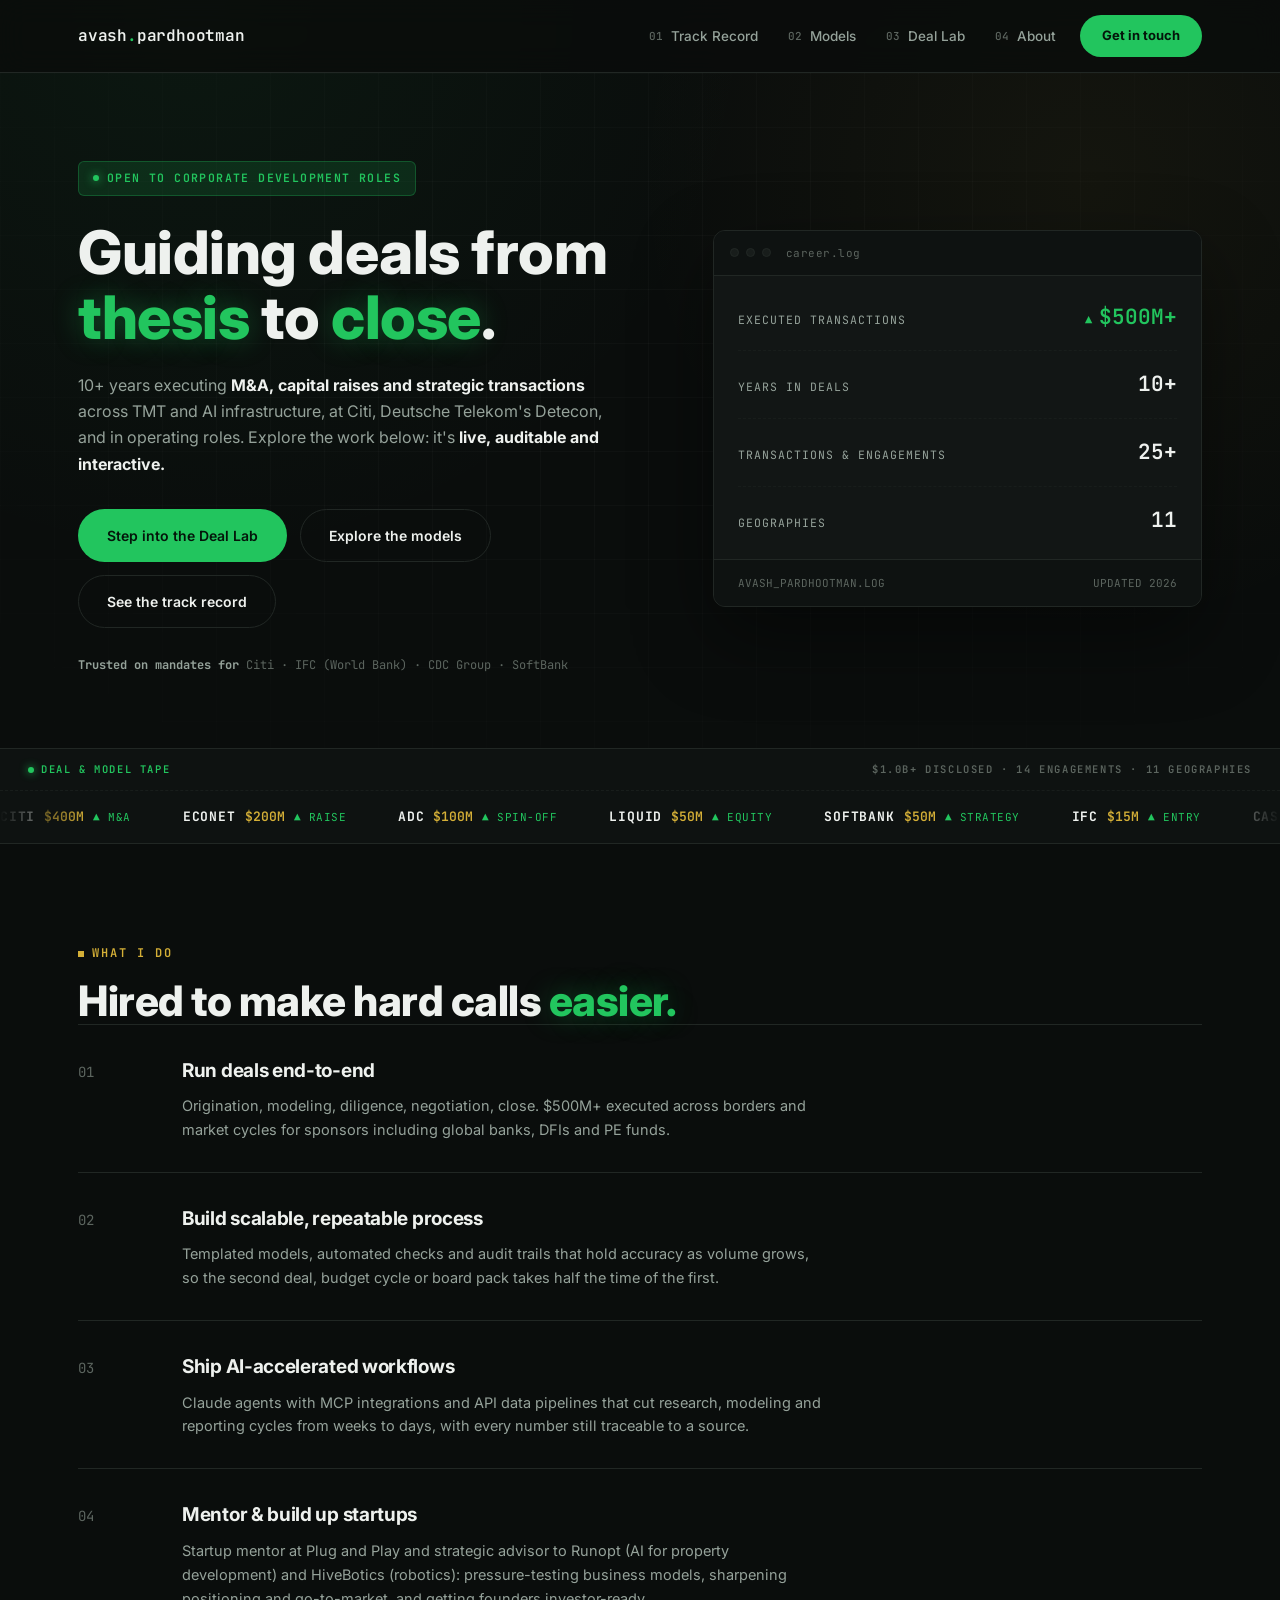
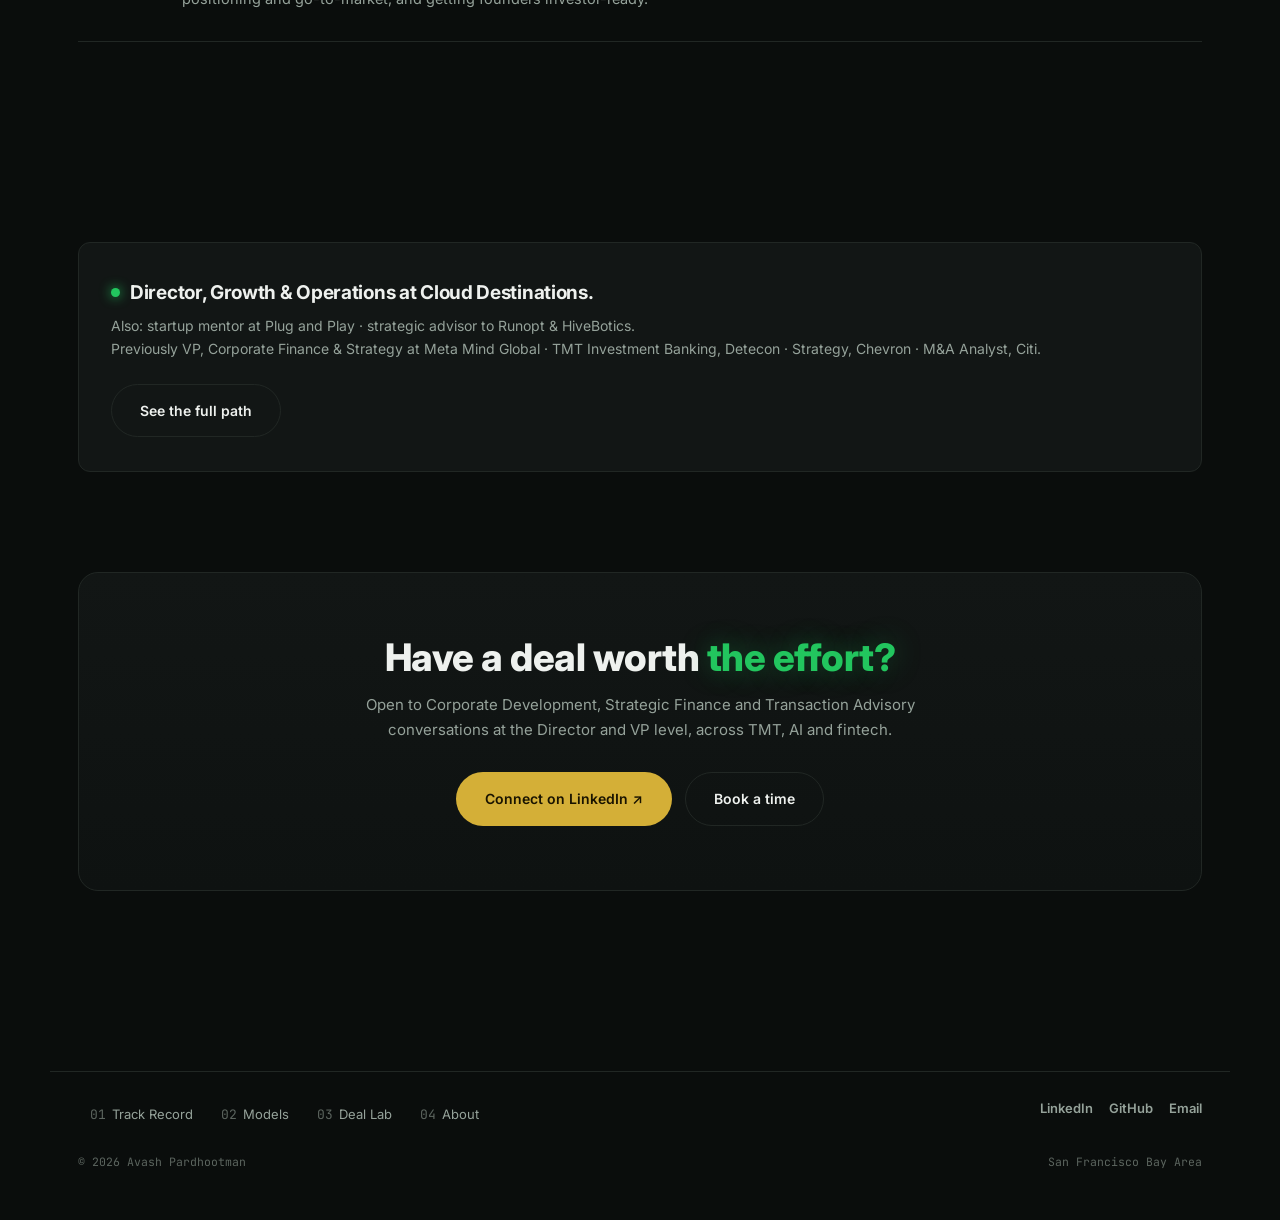
==== commit 846ae862: "Update contact links in index.html" ====
--- a/index.html
+++ b/index.html
@@ -17,7 +17,7 @@
   <button class="burger" id="burger" aria-label="Menu"><span></span><span></span><span></span></button>
   <div class="nl">
     <span id="site-nav"></span>
-    <a class="cta" href="https://www.linkedin.com/in/avashpardhootman/" target="_blank" rel="noopener">Get in touch</a>
+    <a class="cta" href="https://linktr.ee/avashpardhootman" target="_blank" rel="noopener">Get in touch</a>
   </div>
 </div></nav>
 
@@ -127,7 +127,7 @@
     <p>Open to Corporate Development, Strategic Finance and Transaction Advisory conversations at the Director and VP level, across TMT, AI and fintech.</p>
     <div class="cta">
       <a class="btn gold" href="https://www.linkedin.com/in/avashpardhootman/" target="_blank" rel="noopener">Connect on LinkedIn ↗</a>
-      <a class="btn line" href="mailto:avash.pardhootman@gmail.com">avash.pardhootman@gmail.com</a>
+      <a class="btn line" href="https://calendly.com/avashpardhootman" target="_blank" rel="noopener">Book a time</a>
     </div>
   </div>
 </div></section>
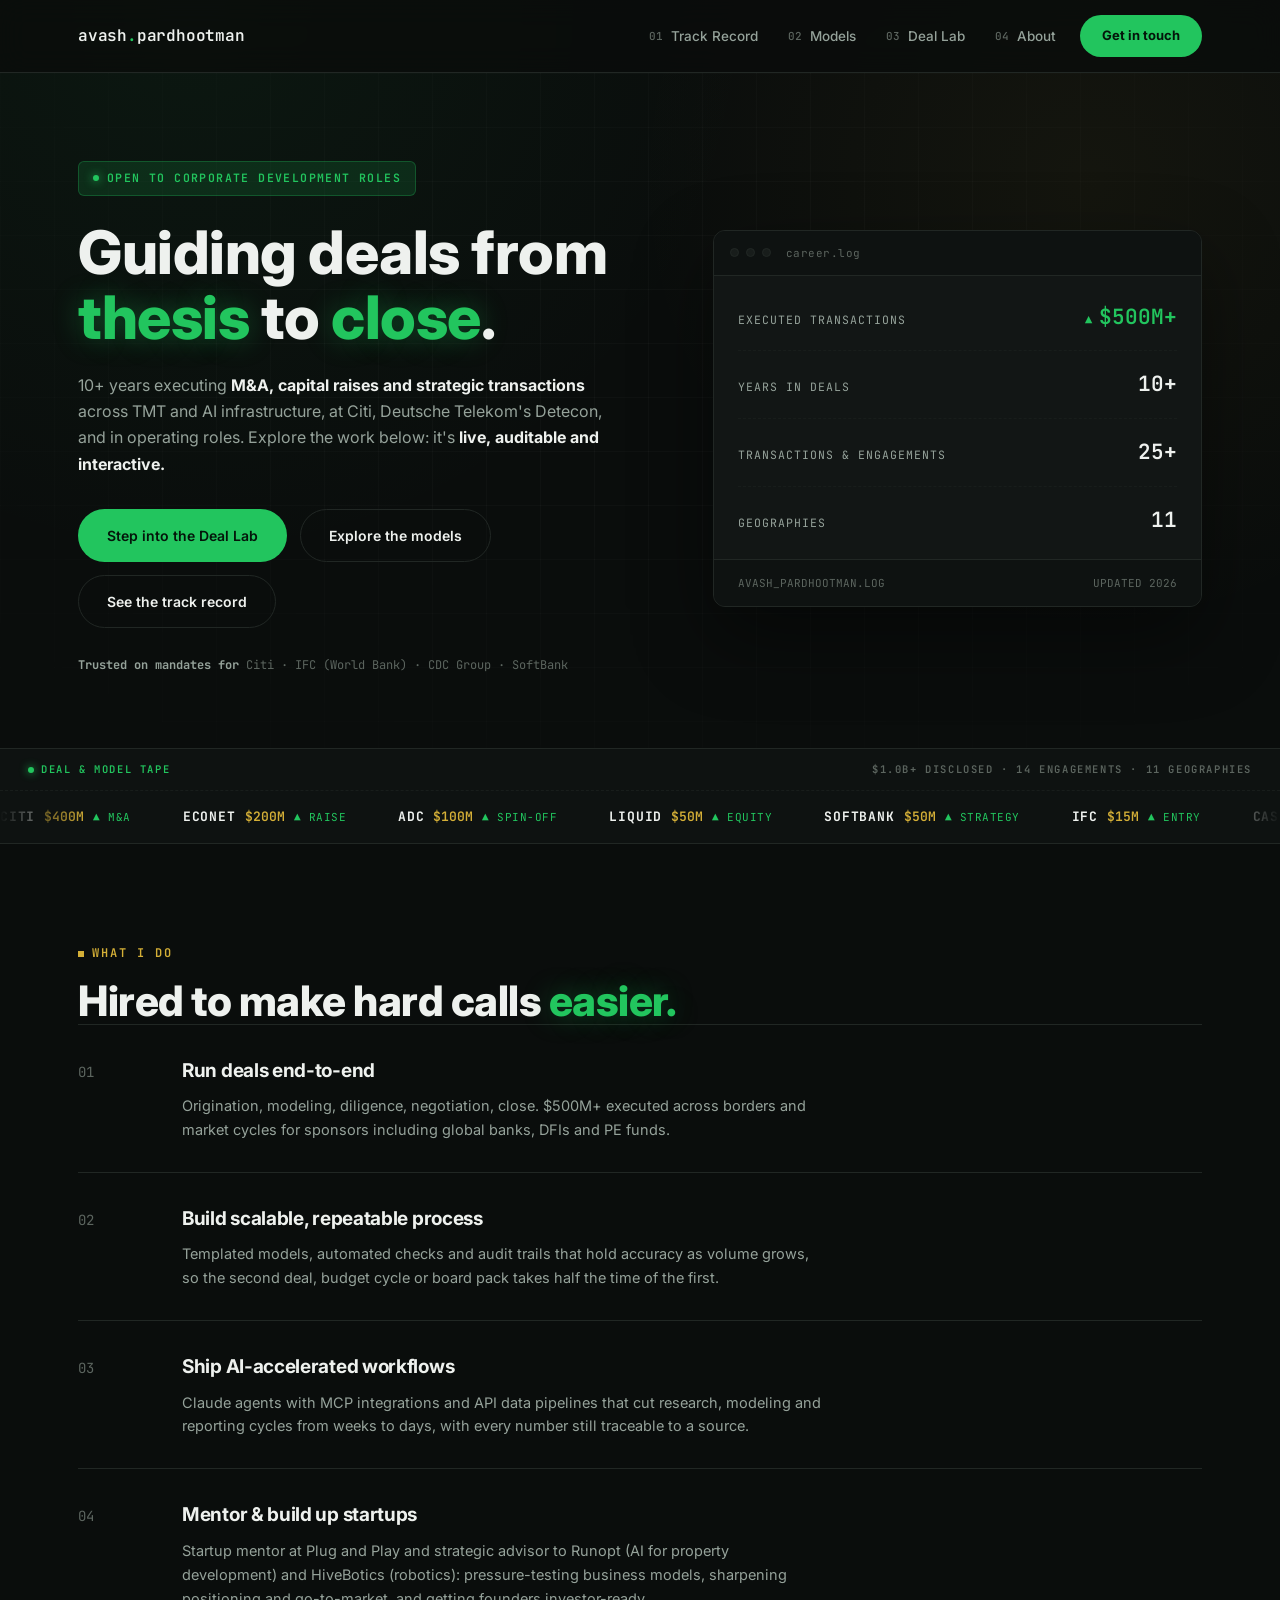
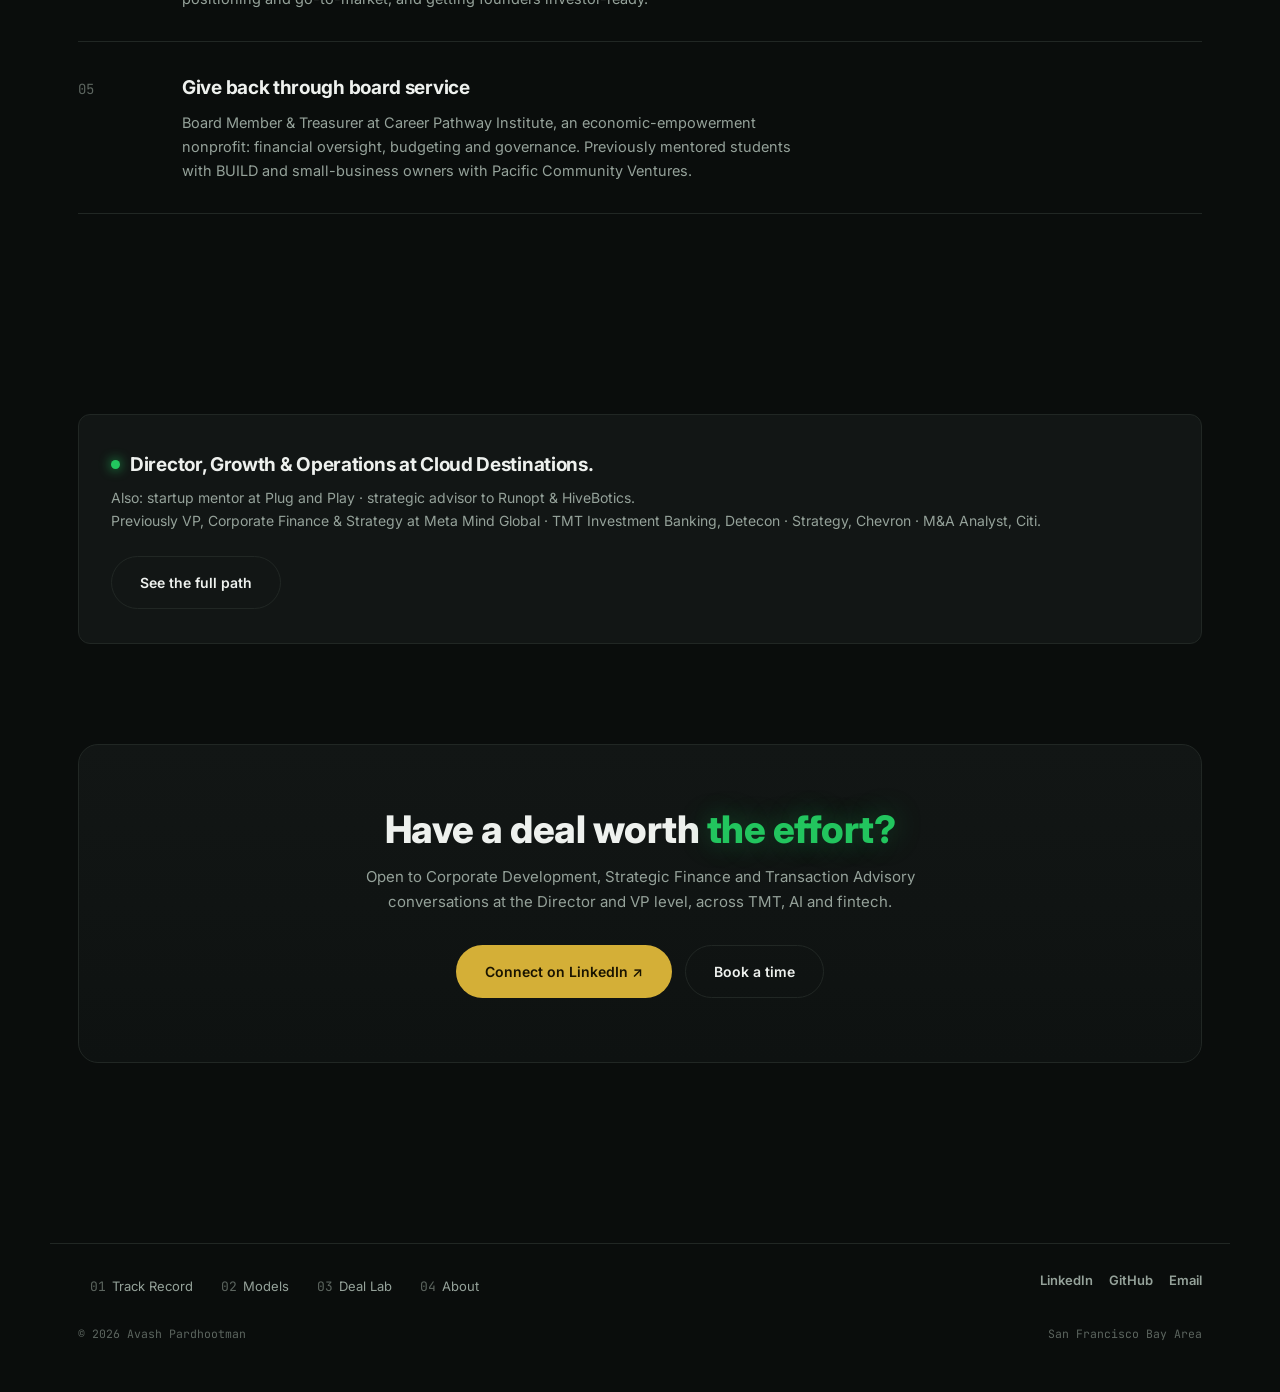
==== commit a3c08d49: "Add board service and mentorship information Added a new section highlighting board service and ment" ====
--- a/index.html
+++ b/index.html
@@ -107,6 +107,9 @@
     <div class="wid-row rv" style="transition-delay:.18s"><span class="num">04</span>
       <div><h4>Mentor &amp; build up startups</h4>
       <p>Startup mentor at Plug and Play and strategic advisor to Runopt (AI for property development) and HiveBotics (robotics): pressure-testing business models, sharpening positioning and go-to-market, and getting founders investor-ready.</p></div></div>
+    <div class="wid-row rv" style="transition-delay:.24s"><span class="num">05</span>
+      <div><h4>Give back through board service</h4>
+      <p>Board Member &amp; Treasurer at Career Pathway Institute, an economic-empowerment nonprofit: financial oversight, budgeting and governance. Previously mentored students with BUILD and small-business owners with Pacific Community Ventures.</p></div></div>
   </div>
 </div></section>
 
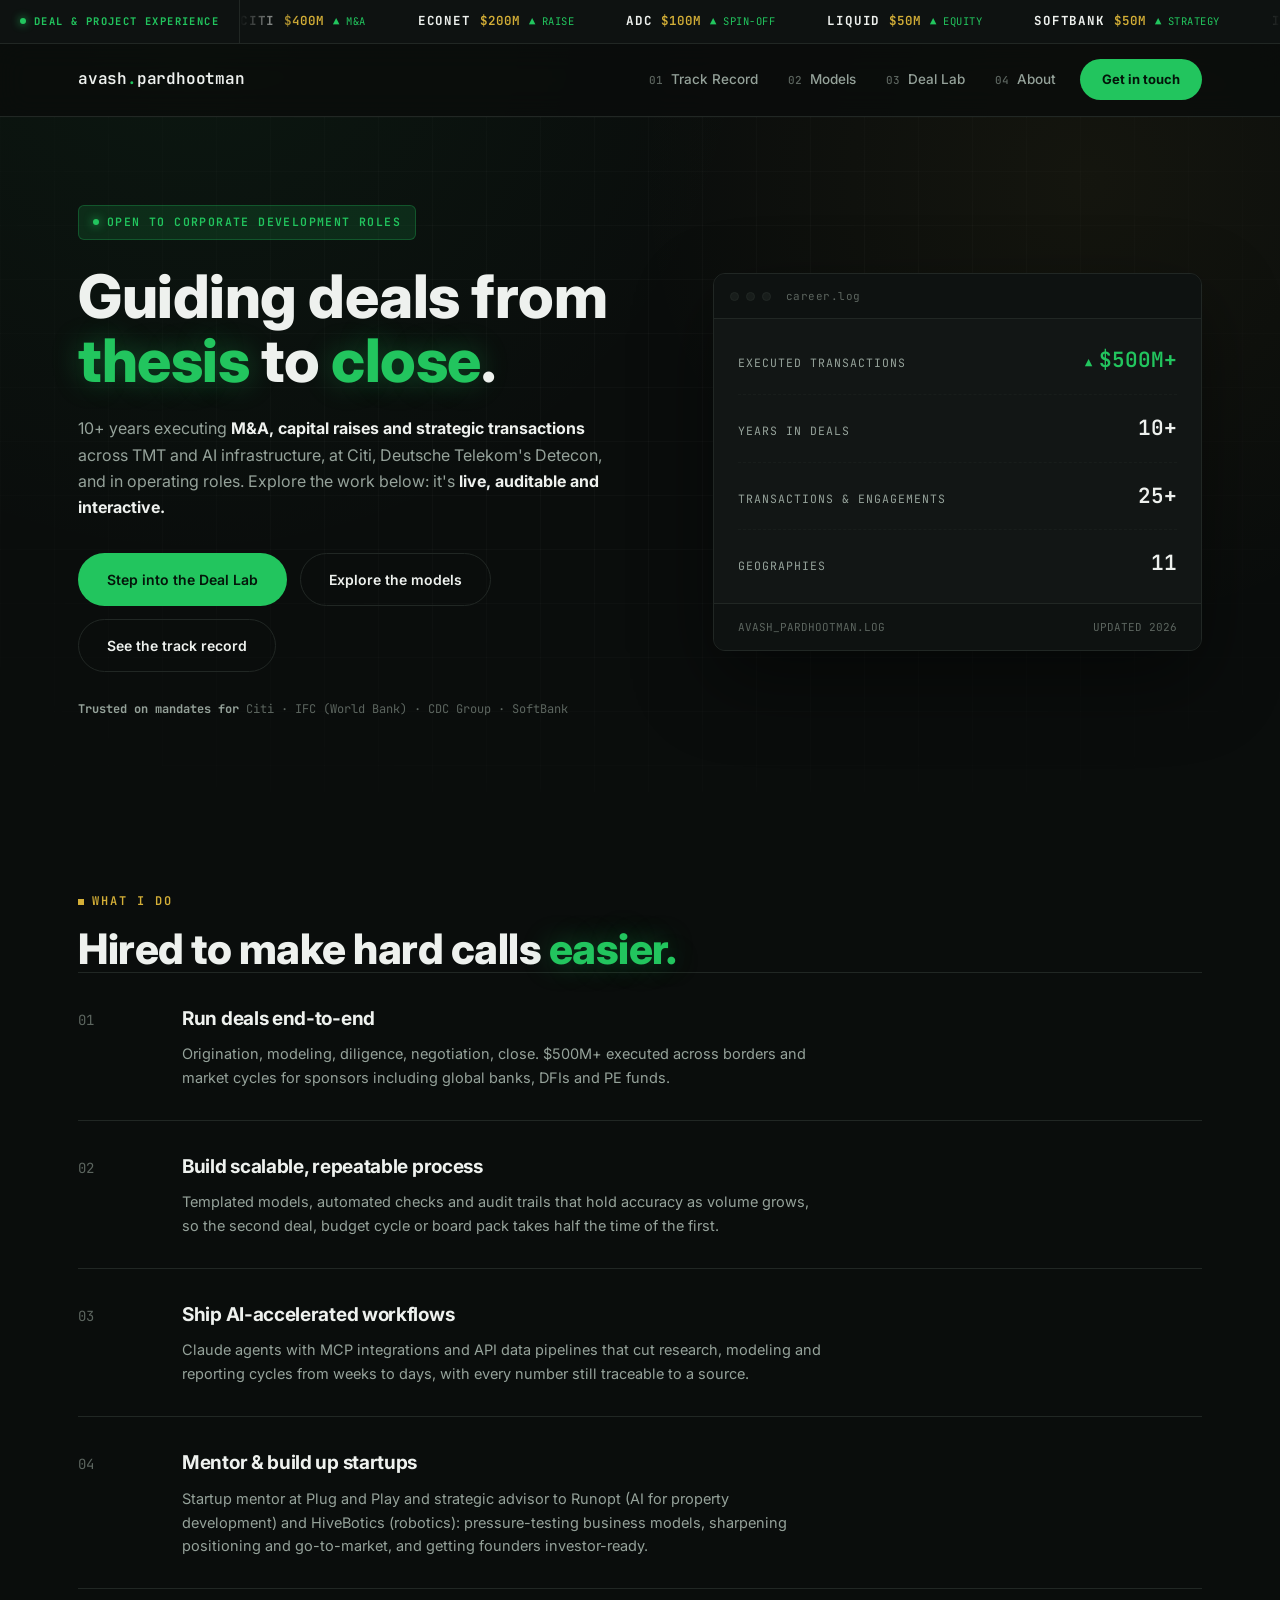
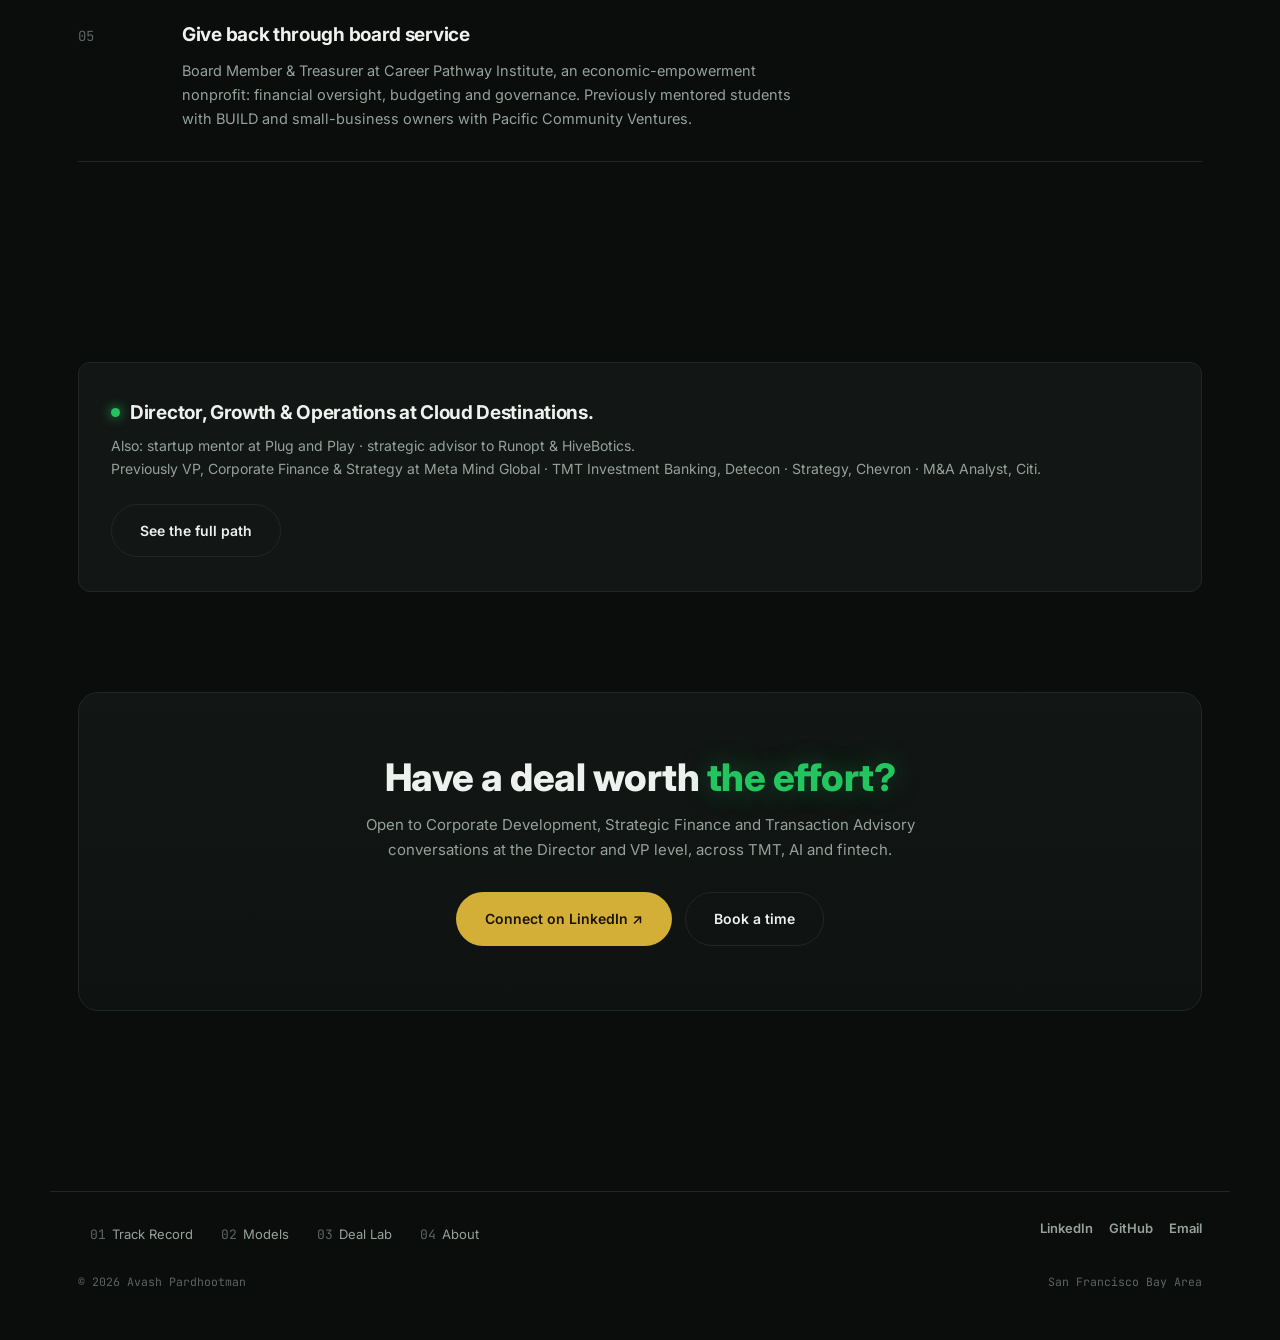
==== commit 691f896c: "Add deal and project experience ticker Added a ticker displaying deal and project experience with va" ====
--- a/index.html
+++ b/index.html
@@ -11,6 +11,42 @@
 <link rel="stylesheet" href="assets/style.css">
 </head>
 <body>
+
+<div class="ticker" aria-label="Deal and project experience ticker">
+  <span class="ticker-tag">Deal &amp; Project Experience</span>
+  <div class="ticker-tape"><div class="ticker-track">
+    <span class="tick"><span class="sym">CITI</span><span class="val">$400M</span><span class="chg">▲ M&amp;A</span></span>
+    <span class="tick"><span class="sym">ECONET</span><span class="val">$200M</span><span class="chg">▲ RAISE</span></span>
+    <span class="tick"><span class="sym">ADC</span><span class="val">$100M</span><span class="chg">▲ SPIN-OFF</span></span>
+    <span class="tick"><span class="sym">LIQUID</span><span class="val">$50M</span><span class="chg">▲ EQUITY</span></span>
+    <span class="tick"><span class="sym">SOFTBANK</span><span class="val">$50M</span><span class="chg">▲ STRATEGY</span></span>
+    <span class="tick"><span class="sym">IFC</span><span class="val">$15M</span><span class="chg">▲ ENTRY</span></span>
+    <span class="tick"><span class="sym">CASSAVA</span><span class="val">$8M</span><span class="chg">▲ RAISE</span></span>
+    <span class="tick"><span class="sym">VODAFONE</span><span class="val nd">N/D</span><span class="chg">▲ M&amp;A</span></span>
+    <span class="tick"><span class="sym">SMILE</span><span class="val nd">N/D</span><span class="chg">▲ RESTRUCT</span></span>
+    <span class="tick"><span class="sym">PLTR</span><span class="val">LIVE</span><span class="chg">▲ MODEL</span></span>
+    <span class="tick"><span class="sym">HUBS</span><span class="val">LIVE</span><span class="chg">▲ MODEL</span></span>
+    <span class="tick"><span class="sym">SOFI</span><span class="val">LIVE</span><span class="chg">▲ MODEL</span></span>
+    <span class="tick"><span class="sym">PLUG&amp;PLAY</span><span class="val">MENTOR</span><span class="chg">▲ STARTUPS</span></span>
+    <span class="tick"><span class="sym">RUNOPT</span><span class="val">ADVISOR</span><span class="chg">▲ PROPTECH AI</span></span>
+    <span class="tick"><span class="sym">HIVEBOTICS</span><span class="val">ADVISOR</span><span class="chg">▲ ROBOTICS</span></span>
+    <span class="tick"><span class="sym">CITI</span><span class="val">$400M</span><span class="chg">▲ M&amp;A</span></span>
+    <span class="tick"><span class="sym">ECONET</span><span class="val">$200M</span><span class="chg">▲ RAISE</span></span>
+    <span class="tick"><span class="sym">ADC</span><span class="val">$100M</span><span class="chg">▲ SPIN-OFF</span></span>
+    <span class="tick"><span class="sym">LIQUID</span><span class="val">$50M</span><span class="chg">▲ EQUITY</span></span>
+    <span class="tick"><span class="sym">SOFTBANK</span><span class="val">$50M</span><span class="chg">▲ STRATEGY</span></span>
+    <span class="tick"><span class="sym">IFC</span><span class="val">$15M</span><span class="chg">▲ ENTRY</span></span>
+    <span class="tick"><span class="sym">CASSAVA</span><span class="val">$8M</span><span class="chg">▲ RAISE</span></span>
+    <span class="tick"><span class="sym">VODAFONE</span><span class="val nd">N/D</span><span class="chg">▲ M&amp;A</span></span>
+    <span class="tick"><span class="sym">SMILE</span><span class="val nd">N/D</span><span class="chg">▲ RESTRUCT</span></span>
+    <span class="tick"><span class="sym">PLTR</span><span class="val">LIVE</span><span class="chg">▲ MODEL</span></span>
+    <span class="tick"><span class="sym">HUBS</span><span class="val">LIVE</span><span class="chg">▲ MODEL</span></span>
+    <span class="tick"><span class="sym">SOFI</span><span class="val">LIVE</span><span class="chg">▲ MODEL</span></span>
+    <span class="tick"><span class="sym">PLUG&amp;PLAY</span><span class="val">MENTOR</span><span class="chg">▲ STARTUPS</span></span>
+    <span class="tick"><span class="sym">RUNOPT</span><span class="val">ADVISOR</span><span class="chg">▲ PROPTECH AI</span></span>
+    <span class="tick"><span class="sym">HIVEBOTICS</span><span class="val">ADVISOR</span><span class="chg">▲ ROBOTICS</span></span>
+  </div></div>
+</div>
 
 <nav><div class="wrap">
   <a class="logo" href="index.html">avash<span>.</span>pardhootman</a>
@@ -51,45 +87,6 @@
     </div>
   </div>
 </div></header>
-
-<div class="ticker" aria-label="Deal and engagement ticker">
-  <div class="ticker-hd">
-    <span class="live">Deal &amp; model tape</span>
-    <span>$1.0B+ disclosed &middot; 14 engagements &middot; 11 geographies</span>
-  </div>
-  <div class="ticker-track">
-    <span class="tick"><span class="sym">CITI</span><span class="val">$400M</span><span class="chg">▲ M&amp;A</span></span>
-    <span class="tick"><span class="sym">ECONET</span><span class="val">$200M</span><span class="chg">▲ RAISE</span></span>
-    <span class="tick"><span class="sym">ADC</span><span class="val">$100M</span><span class="chg">▲ SPIN-OFF</span></span>
-    <span class="tick"><span class="sym">LIQUID</span><span class="val">$50M</span><span class="chg">▲ EQUITY</span></span>
-    <span class="tick"><span class="sym">SOFTBANK</span><span class="val">$50M</span><span class="chg">▲ STRATEGY</span></span>
-    <span class="tick"><span class="sym">IFC</span><span class="val">$15M</span><span class="chg">▲ ENTRY</span></span>
-    <span class="tick"><span class="sym">CASSAVA</span><span class="val">$8M</span><span class="chg">▲ RAISE</span></span>
-    <span class="tick"><span class="sym">VODAFONE</span><span class="val nd">N/D</span><span class="chg">▲ M&amp;A</span></span>
-    <span class="tick"><span class="sym">SMILE</span><span class="val nd">N/D</span><span class="chg">▲ RESTRUCT</span></span>
-    <span class="tick"><span class="sym">PLTR</span><span class="val">LIVE</span><span class="chg">▲ MODEL</span></span>
-    <span class="tick"><span class="sym">HUBS</span><span class="val">LIVE</span><span class="chg">▲ MODEL</span></span>
-    <span class="tick"><span class="sym">SOFI</span><span class="val">LIVE</span><span class="chg">▲ MODEL</span></span>
-    <span class="tick"><span class="sym">PLUG&amp;PLAY</span><span class="val">MENTOR</span><span class="chg">▲ STARTUPS</span></span>
-    <span class="tick"><span class="sym">RUNOPT</span><span class="val">ADVISOR</span><span class="chg">▲ PROPTECH AI</span></span>
-    <span class="tick"><span class="sym">HIVEBOTICS</span><span class="val">ADVISOR</span><span class="chg">▲ ROBOTICS</span></span>
-    <span class="tick"><span class="sym">CITI</span><span class="val">$400M</span><span class="chg">▲ M&amp;A</span></span>
-    <span class="tick"><span class="sym">ECONET</span><span class="val">$200M</span><span class="chg">▲ RAISE</span></span>
-    <span class="tick"><span class="sym">ADC</span><span class="val">$100M</span><span class="chg">▲ SPIN-OFF</span></span>
-    <span class="tick"><span class="sym">LIQUID</span><span class="val">$50M</span><span class="chg">▲ EQUITY</span></span>
-    <span class="tick"><span class="sym">SOFTBANK</span><span class="val">$50M</span><span class="chg">▲ STRATEGY</span></span>
-    <span class="tick"><span class="sym">IFC</span><span class="val">$15M</span><span class="chg">▲ ENTRY</span></span>
-    <span class="tick"><span class="sym">CASSAVA</span><span class="val">$8M</span><span class="chg">▲ RAISE</span></span>
-    <span class="tick"><span class="sym">VODAFONE</span><span class="val nd">N/D</span><span class="chg">▲ M&amp;A</span></span>
-    <span class="tick"><span class="sym">SMILE</span><span class="val nd">N/D</span><span class="chg">▲ RESTRUCT</span></span>
-    <span class="tick"><span class="sym">PLTR</span><span class="val">LIVE</span><span class="chg">▲ MODEL</span></span>
-    <span class="tick"><span class="sym">HUBS</span><span class="val">LIVE</span><span class="chg">▲ MODEL</span></span>
-    <span class="tick"><span class="sym">SOFI</span><span class="val">LIVE</span><span class="chg">▲ MODEL</span></span>
-    <span class="tick"><span class="sym">PLUG&amp;PLAY</span><span class="val">MENTOR</span><span class="chg">▲ STARTUPS</span></span>
-    <span class="tick"><span class="sym">RUNOPT</span><span class="val">ADVISOR</span><span class="chg">▲ PROPTECH AI</span></span>
-    <span class="tick"><span class="sym">HIVEBOTICS</span><span class="val">ADVISOR</span><span class="chg">▲ ROBOTICS</span></span>
-  </div>
-</div>
 
 <section id="value"><div class="wrap">
   <div class="kick rv">What I do</div>
--- a/assets/style.css
+++ b/assets/style.css
@@ -123,28 +123,27 @@
 .term-foot{padding:14px 24px;border-top:1px solid var(--line);background:var(--bg-elev);font-family:var(--mono);
   font-size:11px;color:var(--mut-dim);display:flex;justify-content:space-between}
 
-/* ---------- stock ticker strip ---------- */
-.ticker{position:relative;overflow:hidden;border-top:1px solid var(--line);border-bottom:1px solid var(--line);
-  background:var(--bg-elev)}
-.ticker-hd{display:flex;flex-wrap:wrap;justify-content:space-between;gap:8px 20px;font-family:var(--mono);
-  font-size:10.5px;font-weight:600;letter-spacing:1.6px;text-transform:uppercase;color:var(--mut-dim);
-  padding:12px 28px;border-bottom:1px dashed var(--line-soft);position:relative;z-index:3}
-.ticker-hd .live{color:var(--accent);display:inline-flex;align-items:center;gap:7px}
-.ticker-hd .live::before{content:'';width:6px;height:6px;border-radius:50%;background:var(--accent);
+/* ---------- stock ticker strip (site-wide, top of every page) ---------- */
+.ticker{display:flex;align-items:stretch;border-bottom:1px solid var(--line);background:var(--bg-elev)}
+.ticker-tag{display:inline-flex;align-items:center;gap:8px;padding:11px 20px;font-family:var(--mono);
+  font-size:10.5px;font-weight:700;letter-spacing:1.4px;text-transform:uppercase;color:var(--accent);
+  white-space:nowrap;border-right:1px solid var(--line);background:var(--bg-elev);position:relative;z-index:3}
+.ticker-tag::before{content:'';width:6px;height:6px;border-radius:50%;background:var(--accent);
   box-shadow:0 0 8px var(--accent);animation:pulse-dot 2.2s ease-in-out infinite}
-.ticker::before,.ticker::after{content:'';position:absolute;top:0;bottom:0;width:90px;z-index:2;pointer-events:none}
-.ticker::before{left:0;background:linear-gradient(90deg,var(--bg-elev),transparent)}
-.ticker::after{right:0;background:linear-gradient(270deg,var(--bg-elev),transparent)}
-.ticker-track{display:flex;align-items:baseline;gap:52px;width:max-content;padding:15px 0;
+.ticker-tape{position:relative;overflow:hidden;flex:1}
+.ticker-tape::before,.ticker-tape::after{content:'';position:absolute;top:0;bottom:0;width:60px;z-index:2;pointer-events:none}
+.ticker-tape::before{left:0;background:linear-gradient(90deg,var(--bg-elev),transparent)}
+.ticker-tape::after{right:0;background:linear-gradient(270deg,var(--bg-elev),transparent)}
+.ticker-track{display:flex;align-items:center;gap:52px;width:max-content;padding:11px 0;
   animation:ticker-scroll 45s linear infinite}
-.ticker:hover .ticker-track{animation-play-state:paused}
+.ticker-tape:hover .ticker-track{animation-play-state:paused}
 @keyframes ticker-scroll{from{transform:translateX(0)}to{transform:translateX(-50%)}}
 @media(prefers-reduced-motion:reduce){.ticker-track{animation:none}}
 .tick{display:inline-flex;align-items:baseline;gap:9px;font-family:var(--mono);white-space:nowrap}
-.tick .sym{font-weight:700;color:var(--ink);font-size:13px;letter-spacing:.8px}
-.tick .val{color:var(--gold);font-size:13px;font-weight:600}
+.tick .sym{font-weight:700;color:var(--ink);font-size:12.5px;letter-spacing:.8px}
+.tick .val{color:var(--gold);font-size:12.5px;font-weight:600}
 .tick .val.nd{color:var(--gold-dim)}
-.tick .chg{font-size:11px;color:var(--accent);letter-spacing:.5px}
+.tick .chg{font-size:10.5px;color:var(--accent);letter-spacing:.5px}
 
 /* ---------- logo strip ---------- */
 .logos{border-top:1px solid var(--line);border-bottom:1px solid var(--line);background:var(--bg-elev);padding:34px 0}
@@ -303,9 +302,10 @@
   .ghrow{padding:22px 20px}
   .dl a{padding:24px 22px}
   .dl .dlbtn{align-self:stretch;justify-content:center}
-  .ticker::before,.ticker::after{width:40px}
-  .ticker-hd{padding:10px 16px;font-size:9.5px;letter-spacing:1.2px}
-  .ticker-track{gap:36px;padding:12px 0;animation-duration:32s}
+  .ticker{flex-direction:column}
+  .ticker-tag{border-right:0;border-bottom:1px dashed var(--line-soft);padding:8px 16px;font-size:9.5px;letter-spacing:1.2px}
+  .ticker-tape::before,.ticker-tape::after{width:36px}
+  .ticker-track{gap:36px;padding:9px 0;animation-duration:32s}
   .tick .sym,.tick .val{font-size:12px}
   .tick .chg{font-size:10px}
 }
